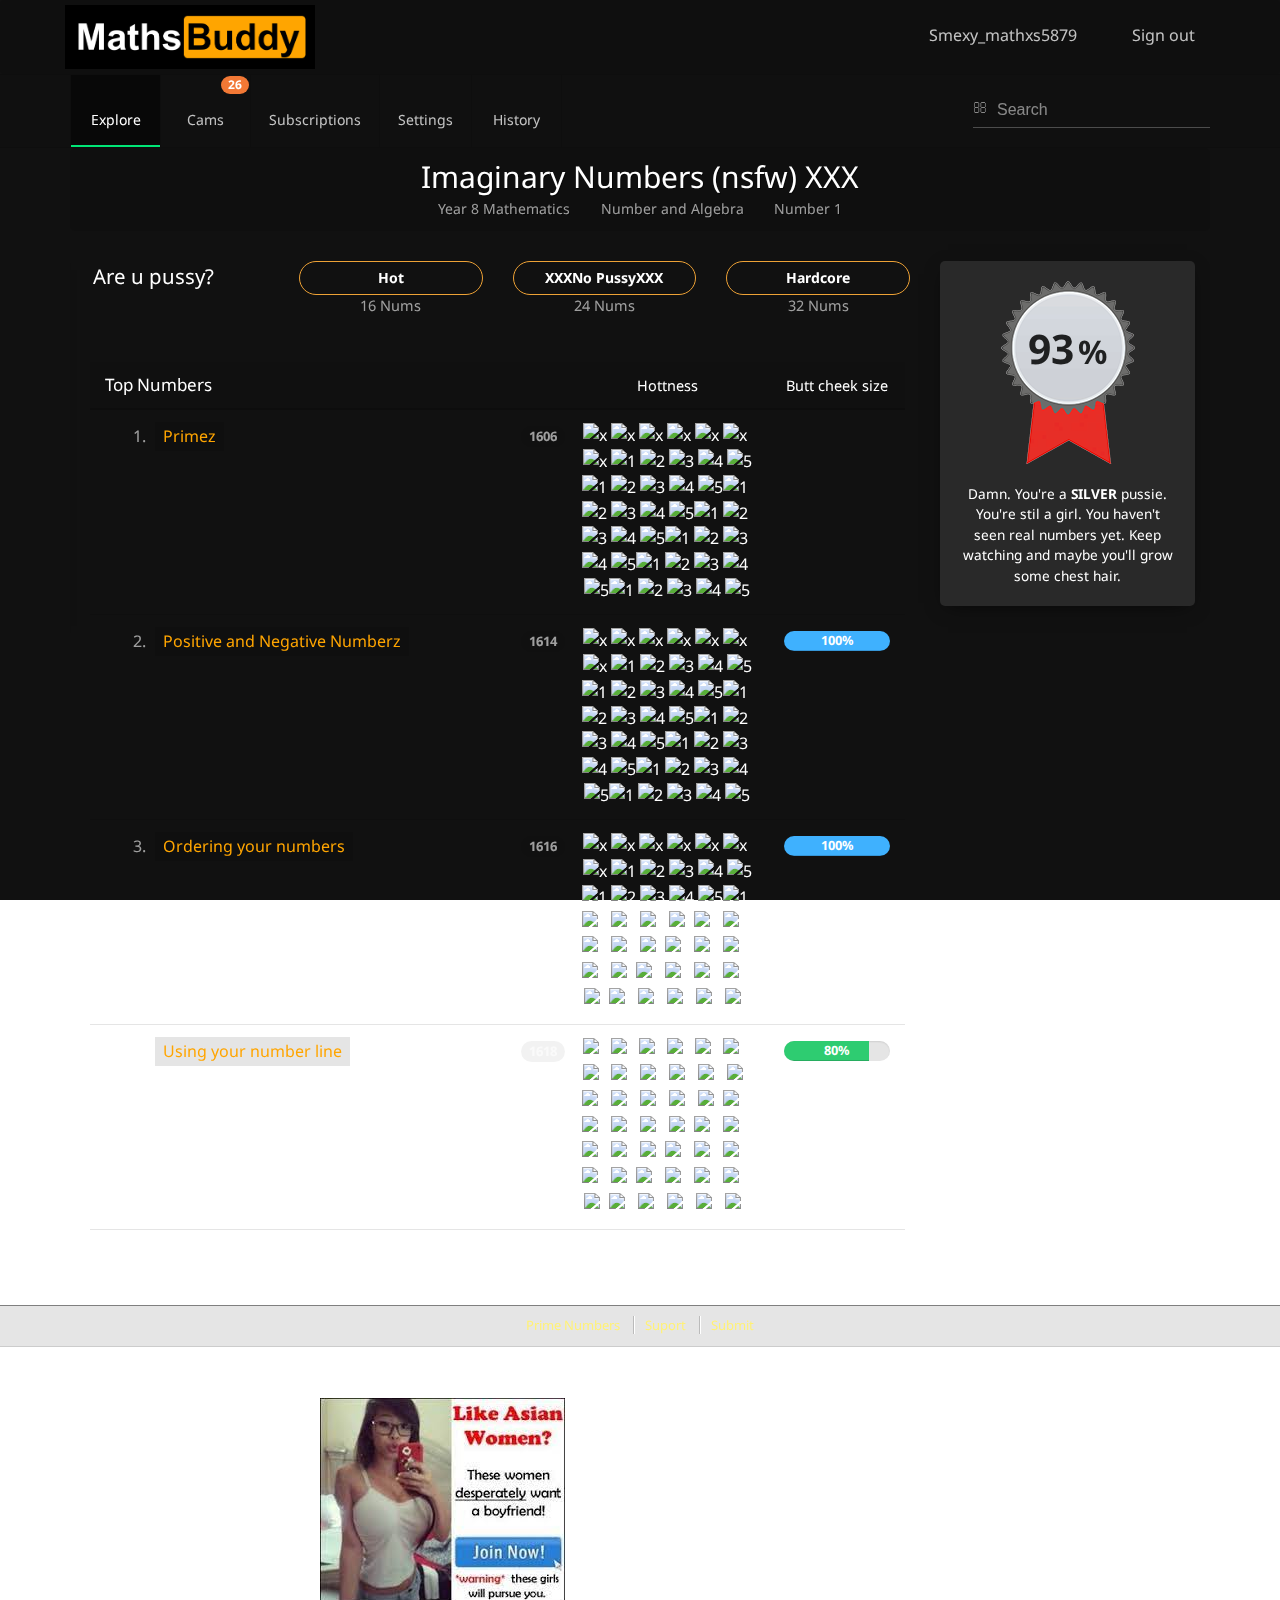
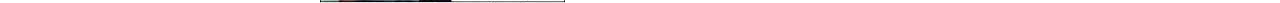
==== Explore.html @ a01aab20 "push" ====
<!DOCTYPE html>
<!-- saved from url=(0044)https://www.mathsonline.com.au/students/menu -->
<html lang="en"><head><meta http-equiv="Content-Type" content="text/html; charset=UTF-8">
        <title>Explore</title>

        
        <meta name="viewport" content="width=device-width, initial-scale=1.0">
        <link rel="stylesheet" href="./Explore_files/jquery.fancybox.css">
        <link rel="stylesheet" href="./Explore_files/bootstrap.min.css">
        <link rel="stylesheet" href="./Explore_files/toastr.min.css">
        <link rel="stylesheet" href="./Explore_files/font-awesome.min.css">
        <link rel="stylesheet" href="./Explore_files/jquery.peekabar.min.css">
        <link rel="stylesheet" href="./Explore_files/global.min.css">
	    <link rel="stylesheet" href="./Explore_files/media.min.css"> 

        <script type="text/javascript" async="" src="./Explore_files/ga.js.download"></script><script async="" src="./Explore_files/analytics.js.download"></script><script type="text/javascript" async="" src="./Explore_files/ga.js.download"></script><script async="" src="./Explore_files/analytics.js.download"></script><script type="text/javascript" async="" src="./Explore_files/ga.js.download"></script><script async="" src="./Explore_files/analytics.js.download"></script><script type="text/javascript" async="" src="./Explore_files/ga.js.download"></script><script async="" src="./Explore_files/analytics.js.download"></script><script type="text/javascript" async="" src="./Explore_files/ga.js.download"></script><script async="" src="./Explore_files/analytics.js.download"></script><script type="text/javascript" async="" src="./Explore_files/ga.js.download"></script><script async="" src="./Explore_files/analytics.js.download"></script><script src="./Explore_files/jquery.min.js.download"></script>
        <script>
            // Fallback
            window.jQuery || document.write('<script src="/assets/js/jquery.min.js"><\/script>');
        </script>

        <script src="./Explore_files/swfobject.js.download"></script>
        <script src="./Explore_files/bootstrap.min.js.download"></script>
        <script src="./Explore_files/toastr.min.js.download"></script>
        <script src="./Explore_files/jquery.easypiechart.min.js.download"></script>
        <script src="./Explore_files/TweenMax.min.js.download"></script>
        <script src="./Explore_files/common.min.js.download"></script>
        <script src="./Explore_files/jquery.peekabar.min.js.download"></script>
        <script src="./Explore_files/bootbox.min.js.download"></script>

        <script type="text/javascript">
            document.createElement('header');
            document.createElement('nav');
            document.createElement('section');
            document.createElement('article');
            document.createElement('aside');
            document.createElement('footer');
        </script>

                    <script type="text/x-mathjax-config;executed=true">
                MathJax.Hub.Config({
                    "HTML-CSS": {availableFonts: ["TeX"], showMathMenu:false, scale:95 },
                    MMLorHTML: {prefer: "HTML"}
                });
                // Use sans serif font
                MathJax.Hub.Register.StartupHook("HTML-CSS Jax Ready",function () {
                    var VARIANT = MathJax.OutputJax["HTML-CSS"].FONTDATA.VARIANT;
                    VARIANT["normal"].fonts.unshift("MathJax_SansSerif");
                    VARIANT["bold"].fonts.unshift("MathJax_SansSerif-bold");
                    VARIANT["italic"].fonts.unshift("MathJax_SansSerif-italic");
                    VARIANT["-tex-mathit"].fonts.unshift("MathJax_SansSerif-italic");
                });
                MathJax.Hub.Register.StartupHook("SVG Jax Ready",function () {
                    var VARIANT = MathJax.OutputJax.SVG.FONTDATA.VARIANT;
                    VARIANT["normal"].fonts.unshift("MathJax_SansSerif");
                    VARIANT["bold"].fonts.unshift("MathJax_SansSerif-bold");
                    VARIANT["italic"].fonts.unshift("MathJax_SansSerif-italic");
                    VARIANT["-tex-mathit"].fonts.unshift("MathJax_SansSerif-italic");
                });
            </script>
            <script type="text/javascript" src="./Explore_files/MathJax.js.download"></script>

        
        
        <script>
            (function(i,s,o,g,r,a,m){i['GoogleAnalyticsObject']=r;i[r]=i[r]||function(){
            (i[r].q=i[r].q||[]).push(arguments)},i[r].l=1*new Date();a=s.createElement(o),
            m=s.getElementsByTagName(o)[0];a.async=1;a.src=g;m.parentNode.insertBefore(a,m)
            })(window,document,'script','https://www.google-analytics.com/analytics.js','ga');

            ga('create', 'UA-96651265-1', 'auto');
            ga('send', 'pageview');
        </script>

    <style type="text/css">.MathJax_Hover_Frame {border-radius: .25em; -webkit-border-radius: .25em; -moz-border-radius: .25em; -khtml-border-radius: .25em; box-shadow: 0px 0px 15px #83A; -webkit-box-shadow: 0px 0px 15px #83A; -moz-box-shadow: 0px 0px 15px #83A; -khtml-box-shadow: 0px 0px 15px #83A; border: 1px solid #A6D ! important; display: inline-block; position: absolute}
.MathJax_Menu_Button .MathJax_Hover_Arrow {position: absolute; cursor: pointer; display: inline-block; border: 2px solid #AAA; border-radius: 4px; -webkit-border-radius: 4px; -moz-border-radius: 4px; -khtml-border-radius: 4px; font-family: 'Courier New',Courier; font-size: 9px; color: #F0F0F0}
.MathJax_Menu_Button .MathJax_Hover_Arrow span {display: block; background-color: #AAA; border: 1px solid; border-radius: 3px; line-height: 0; padding: 4px}
.MathJax_Hover_Arrow:hover {color: white!important; border: 2px solid #CCC!important}
.MathJax_Hover_Arrow:hover span {background-color: #CCC!important}
</style><style type="text/css">#MathJax_About {position: fixed; left: 50%; width: auto; text-align: center; border: 3px outset; padding: 1em 2em; background-color: #DDDDDD; color: black; cursor: default; font-family: message-box; font-size: 120%; font-style: normal; text-indent: 0; text-transform: none; line-height: normal; letter-spacing: normal; word-spacing: normal; word-wrap: normal; white-space: nowrap; float: none; z-index: 201; border-radius: 15px; -webkit-border-radius: 15px; -moz-border-radius: 15px; -khtml-border-radius: 15px; box-shadow: 0px 10px 20px #808080; -webkit-box-shadow: 0px 10px 20px #808080; -moz-box-shadow: 0px 10px 20px #808080; -khtml-box-shadow: 0px 10px 20px #808080; filter: progid:DXImageTransform.Microsoft.dropshadow(OffX=2, OffY=2, Color='gray', Positive='true')}
#MathJax_About.MathJax_MousePost {outline: none}
.MathJax_Menu {position: absolute; background-color: white; color: black; width: auto; padding: 2px; border: 1px solid #CCCCCC; margin: 0; cursor: default; font: menu; text-align: left; text-indent: 0; text-transform: none; line-height: normal; letter-spacing: normal; word-spacing: normal; word-wrap: normal; white-space: nowrap; float: none; z-index: 201; box-shadow: 0px 10px 20px #808080; -webkit-box-shadow: 0px 10px 20px #808080; -moz-box-shadow: 0px 10px 20px #808080; -khtml-box-shadow: 0px 10px 20px #808080; filter: progid:DXImageTransform.Microsoft.dropshadow(OffX=2, OffY=2, Color='gray', Positive='true')}
.MathJax_MenuItem {padding: 2px 2em; background: transparent}
.MathJax_MenuArrow {position: absolute; right: .5em; padding-top: .25em; color: #666666; font-size: .75em}
.MathJax_MenuActive .MathJax_MenuArrow {color: white}
.MathJax_MenuArrow.RTL {left: .5em; right: auto}
.MathJax_MenuCheck {position: absolute; left: .7em}
.MathJax_MenuCheck.RTL {right: .7em; left: auto}
.MathJax_MenuRadioCheck {position: absolute; left: 1em}
.MathJax_MenuRadioCheck.RTL {right: 1em; left: auto}
.MathJax_MenuLabel {padding: 2px 2em 4px 1.33em; font-style: italic}
.MathJax_MenuRule {border-top: 1px solid #CCCCCC; margin: 4px 1px 0px}
.MathJax_MenuDisabled {color: GrayText}
.MathJax_MenuActive {background-color: Highlight; color: HighlightText}
.MathJax_MenuDisabled:focus, .MathJax_MenuLabel:focus {background-color: #E8E8E8}
.MathJax_ContextMenu:focus {outline: none}
.MathJax_ContextMenu .MathJax_MenuItem:focus {outline: none}
#MathJax_AboutClose {top: .2em; right: .2em}
.MathJax_Menu .MathJax_MenuClose {top: -10px; left: -10px}
.MathJax_MenuClose {position: absolute; cursor: pointer; display: inline-block; border: 2px solid #AAA; border-radius: 18px; -webkit-border-radius: 18px; -moz-border-radius: 18px; -khtml-border-radius: 18px; font-family: 'Courier New',Courier; font-size: 24px; color: #F0F0F0}
.MathJax_MenuClose span {display: block; background-color: #AAA; border: 1.5px solid; border-radius: 18px; -webkit-border-radius: 18px; -moz-border-radius: 18px; -khtml-border-radius: 18px; line-height: 0; padding: 8px 0 6px}
.MathJax_MenuClose:hover {color: white!important; border: 2px solid #CCC!important}
.MathJax_MenuClose:hover span {background-color: #CCC!important}
.MathJax_MenuClose:hover:focus {outline: none}
</style><style type="text/css">.MathJax_Preview .MJXf-math {color: inherit!important}
</style><style type="text/css">.MJX_Assistive_MathML {position: absolute!important; top: 0; left: 0; clip: rect(1px, 1px, 1px, 1px); padding: 1px 0 0 0!important; border: 0!important; height: 1px!important; width: 1px!important; overflow: hidden!important; display: block!important; -webkit-touch-callout: none; -webkit-user-select: none; -khtml-user-select: none; -moz-user-select: none; -ms-user-select: none; user-select: none}
.MJX_Assistive_MathML.MJX_Assistive_MathML_Block {width: 100%!important}
</style><style type="text/css">#MathJax_Zoom {position: absolute; background-color: #F0F0F0; overflow: auto; display: block; z-index: 301; padding: .5em; border: 1px solid black; margin: 0; font-weight: normal; font-style: normal; text-align: left; text-indent: 0; text-transform: none; line-height: normal; letter-spacing: normal; word-spacing: normal; word-wrap: normal; white-space: nowrap; float: none; -webkit-box-sizing: content-box; -moz-box-sizing: content-box; box-sizing: content-box; box-shadow: 5px 5px 15px #AAAAAA; -webkit-box-shadow: 5px 5px 15px #AAAAAA; -moz-box-shadow: 5px 5px 15px #AAAAAA; -khtml-box-shadow: 5px 5px 15px #AAAAAA; filter: progid:DXImageTransform.Microsoft.dropshadow(OffX=2, OffY=2, Color='gray', Positive='true')}
#MathJax_ZoomOverlay {position: absolute; left: 0; top: 0; z-index: 300; display: inline-block; width: 100%; height: 100%; border: 0; padding: 0; margin: 0; background-color: white; opacity: 0; filter: alpha(opacity=0)}
#MathJax_ZoomFrame {position: relative; display: inline-block; height: 0; width: 0}
#MathJax_ZoomEventTrap {position: absolute; left: 0; top: 0; z-index: 302; display: inline-block; border: 0; padding: 0; margin: 0; background-color: white; opacity: 0; filter: alpha(opacity=0)}
</style><style type="text/css">.MathJax_Preview {color: #888}
#MathJax_Message {position: fixed; left: 1em; bottom: 1.5em; background-color: #E6E6E6; border: 1px solid #959595; margin: 0px; padding: 2px 8px; z-index: 102; color: black; font-size: 80%; width: auto; white-space: nowrap}
#MathJax_MSIE_Frame {position: absolute; top: 0; left: 0; width: 0px; z-index: 101; border: 0px; margin: 0px; padding: 0px}
.MathJax_Error {color: #CC0000; font-style: italic}
</style><style type="text/css">.MJXp-script {font-size: .8em}
.MJXp-right {-webkit-transform-origin: right; -moz-transform-origin: right; -ms-transform-origin: right; -o-transform-origin: right; transform-origin: right}
.MJXp-bold {font-weight: bold}
.MJXp-italic {font-style: italic}
.MJXp-scr {font-family: MathJax_Script,'Times New Roman',Times,STIXGeneral,serif}
.MJXp-frak {font-family: MathJax_Fraktur,'Times New Roman',Times,STIXGeneral,serif}
.MJXp-sf {font-family: MathJax_SansSerif,'Times New Roman',Times,STIXGeneral,serif}
.MJXp-cal {font-family: MathJax_Caligraphic,'Times New Roman',Times,STIXGeneral,serif}
.MJXp-mono {font-family: MathJax_Typewriter,'Times New Roman',Times,STIXGeneral,serif}
.MJXp-largeop {font-size: 150%}
.MJXp-largeop.MJXp-int {vertical-align: -.2em}
.MJXp-math {display: inline-block; line-height: 1.2; text-indent: 0; font-family: 'Times New Roman',Times,STIXGeneral,serif; white-space: nowrap; border-collapse: collapse}
.MJXp-display {display: block; text-align: center; margin: 1em 0}
.MJXp-math span {display: inline-block}
.MJXp-box {display: block!important; text-align: center}
.MJXp-box:after {content: " "}
.MJXp-rule {display: block!important; margin-top: .1em}
.MJXp-char {display: block!important}
.MJXp-mo {margin: 0 .15em}
.MJXp-mfrac {margin: 0 .125em; vertical-align: .25em}
.MJXp-denom {display: inline-table!important; width: 100%}
.MJXp-denom > * {display: table-row!important}
.MJXp-surd {vertical-align: top}
.MJXp-surd > * {display: block!important}
.MJXp-script-box > *  {display: table!important; height: 50%}
.MJXp-script-box > * > * {display: table-cell!important; vertical-align: top}
.MJXp-script-box > *:last-child > * {vertical-align: bottom}
.MJXp-script-box > * > * > * {display: block!important}
.MJXp-mphantom {visibility: hidden}
.MJXp-munderover {display: inline-table!important}
.MJXp-over {display: inline-block!important; text-align: center}
.MJXp-over > * {display: block!important}
.MJXp-munderover > * {display: table-row!important}
.MJXp-mtable {vertical-align: .25em; margin: 0 .125em}
.MJXp-mtable > * {display: inline-table!important; vertical-align: middle}
.MJXp-mtr {display: table-row!important}
.MJXp-mtd {display: table-cell!important; text-align: center; padding: .5em 0 0 .5em}
.MJXp-mtr > .MJXp-mtd:first-child {padding-left: 0}
.MJXp-mtr:first-child > .MJXp-mtd {padding-top: 0}
.MJXp-mlabeledtr {display: table-row!important}
.MJXp-mlabeledtr > .MJXp-mtd:first-child {padding-left: 0}
.MJXp-mlabeledtr:first-child > .MJXp-mtd {padding-top: 0}
.MJXp-merror {background-color: #FFFF88; color: #CC0000; border: 1px solid #CC0000; padding: 1px 3px; font-style: normal; font-size: 90%}
.MJXp-scale0 {-webkit-transform: scaleX(.0); -moz-transform: scaleX(.0); -ms-transform: scaleX(.0); -o-transform: scaleX(.0); transform: scaleX(.0)}
.MJXp-scale1 {-webkit-transform: scaleX(.1); -moz-transform: scaleX(.1); -ms-transform: scaleX(.1); -o-transform: scaleX(.1); transform: scaleX(.1)}
.MJXp-scale2 {-webkit-transform: scaleX(.2); -moz-transform: scaleX(.2); -ms-transform: scaleX(.2); -o-transform: scaleX(.2); transform: scaleX(.2)}
.MJXp-scale3 {-webkit-transform: scaleX(.3); -moz-transform: scaleX(.3); -ms-transform: scaleX(.3); -o-transform: scaleX(.3); transform: scaleX(.3)}
.MJXp-scale4 {-webkit-transform: scaleX(.4); -moz-transform: scaleX(.4); -ms-transform: scaleX(.4); -o-transform: scaleX(.4); transform: scaleX(.4)}
.MJXp-scale5 {-webkit-transform: scaleX(.5); -moz-transform: scaleX(.5); -ms-transform: scaleX(.5); -o-transform: scaleX(.5); transform: scaleX(.5)}
.MJXp-scale6 {-webkit-transform: scaleX(.6); -moz-transform: scaleX(.6); -ms-transform: scaleX(.6); -o-transform: scaleX(.6); transform: scaleX(.6)}
.MJXp-scale7 {-webkit-transform: scaleX(.7); -moz-transform: scaleX(.7); -ms-transform: scaleX(.7); -o-transform: scaleX(.7); transform: scaleX(.7)}
.MJXp-scale8 {-webkit-transform: scaleX(.8); -moz-transform: scaleX(.8); -ms-transform: scaleX(.8); -o-transform: scaleX(.8); transform: scaleX(.8)}
.MJXp-scale9 {-webkit-transform: scaleX(.9); -moz-transform: scaleX(.9); -ms-transform: scaleX(.9); -o-transform: scaleX(.9); transform: scaleX(.9)}
.MathJax_PHTML .noError {vertical-align: ; font-size: 90%; text-align: left; color: black; padding: 1px 3px; border: 1px solid}
</style><style type="text/css">.MathJax_Hover_Frame {border-radius: .25em; -webkit-border-radius: .25em; -moz-border-radius: .25em; -khtml-border-radius: .25em; box-shadow: 0px 0px 15px #83A; -webkit-box-shadow: 0px 0px 15px #83A; -moz-box-shadow: 0px 0px 15px #83A; -khtml-box-shadow: 0px 0px 15px #83A; border: 1px solid #A6D ! important; display: inline-block; position: absolute}
.MathJax_Menu_Button .MathJax_Hover_Arrow {position: absolute; cursor: pointer; display: inline-block; border: 2px solid #AAA; border-radius: 4px; -webkit-border-radius: 4px; -moz-border-radius: 4px; -khtml-border-radius: 4px; font-family: 'Courier New',Courier; font-size: 9px; color: #F0F0F0}
.MathJax_Menu_Button .MathJax_Hover_Arrow span {display: block; background-color: #AAA; border: 1px solid; border-radius: 3px; line-height: 0; padding: 4px}
.MathJax_Hover_Arrow:hover {color: white!important; border: 2px solid #CCC!important}
.MathJax_Hover_Arrow:hover span {background-color: #CCC!important}
</style><style type="text/css">#MathJax_About {position: fixed; left: 50%; width: auto; text-align: center; border: 3px outset; padding: 1em 2em; background-color: #DDDDDD; color: black; cursor: default; font-family: message-box; font-size: 120%; font-style: normal; text-indent: 0; text-transform: none; line-height: normal; letter-spacing: normal; word-spacing: normal; word-wrap: normal; white-space: nowrap; float: none; z-index: 201; border-radius: 15px; -webkit-border-radius: 15px; -moz-border-radius: 15px; -khtml-border-radius: 15px; box-shadow: 0px 10px 20px #808080; -webkit-box-shadow: 0px 10px 20px #808080; -moz-box-shadow: 0px 10px 20px #808080; -khtml-box-shadow: 0px 10px 20px #808080; filter: progid:DXImageTransform.Microsoft.dropshadow(OffX=2, OffY=2, Color='gray', Positive='true')}
#MathJax_About.MathJax_MousePost {outline: none}
.MathJax_Menu {position: absolute; background-color: white; color: black; width: auto; padding: 2px; border: 1px solid #CCCCCC; margin: 0; cursor: default; font: menu; text-align: left; text-indent: 0; text-transform: none; line-height: normal; letter-spacing: normal; word-spacing: normal; word-wrap: normal; white-space: nowrap; float: none; z-index: 201; box-shadow: 0px 10px 20px #808080; -webkit-box-shadow: 0px 10px 20px #808080; -moz-box-shadow: 0px 10px 20px #808080; -khtml-box-shadow: 0px 10px 20px #808080; filter: progid:DXImageTransform.Microsoft.dropshadow(OffX=2, OffY=2, Color='gray', Positive='true')}
.MathJax_MenuItem {padding: 2px 2em; background: transparent}
.MathJax_MenuArrow {position: absolute; right: .5em; padding-top: .25em; color: #666666; font-size: .75em}
.MathJax_MenuActive .MathJax_MenuArrow {color: white}
.MathJax_MenuArrow.RTL {left: .5em; right: auto}
.MathJax_MenuCheck {position: absolute; left: .7em}
.MathJax_MenuCheck.RTL {right: .7em; left: auto}
.MathJax_MenuRadioCheck {position: absolute; left: 1em}
.MathJax_MenuRadioCheck.RTL {right: 1em; left: auto}
.MathJax_MenuLabel {padding: 2px 2em 4px 1.33em; font-style: italic}
.MathJax_MenuRule {border-top: 1px solid #CCCCCC; margin: 4px 1px 0px}
.MathJax_MenuDisabled {color: GrayText}
.MathJax_MenuActive {background-color: Highlight; color: HighlightText}
.MathJax_MenuDisabled:focus, .MathJax_MenuLabel:focus {background-color: #E8E8E8}
.MathJax_ContextMenu:focus {outline: none}
.MathJax_ContextMenu .MathJax_MenuItem:focus {outline: none}
#MathJax_AboutClose {top: .2em; right: .2em}
.MathJax_Menu .MathJax_MenuClose {top: -10px; left: -10px}
.MathJax_MenuClose {position: absolute; cursor: pointer; display: inline-block; border: 2px solid #AAA; border-radius: 18px; -webkit-border-radius: 18px; -moz-border-radius: 18px; -khtml-border-radius: 18px; font-family: 'Courier New',Courier; font-size: 24px; color: #F0F0F0}
.MathJax_MenuClose span {display: block; background-color: #AAA; border: 1.5px solid; border-radius: 18px; -webkit-border-radius: 18px; -moz-border-radius: 18px; -khtml-border-radius: 18px; line-height: 0; padding: 8px 0 6px}
.MathJax_MenuClose:hover {color: white!important; border: 2px solid #CCC!important}
.MathJax_MenuClose:hover span {background-color: #CCC!important}
.MathJax_MenuClose:hover:focus {outline: none}
</style><style type="text/css">.MathJax_Preview .MJXf-math {color: inherit!important}
</style><style type="text/css">.MJX_Assistive_MathML {position: absolute!important; top: 0; left: 0; clip: rect(1px, 1px, 1px, 1px); padding: 1px 0 0 0!important; border: 0!important; height: 1px!important; width: 1px!important; overflow: hidden!important; display: block!important; -webkit-touch-callout: none; -webkit-user-select: none; -khtml-user-select: none; -moz-user-select: none; -ms-user-select: none; user-select: none}
.MJX_Assistive_MathML.MJX_Assistive_MathML_Block {width: 100%!important}
</style><style type="text/css">#MathJax_Zoom {position: absolute; background-color: #F0F0F0; overflow: auto; display: block; z-index: 301; padding: .5em; border: 1px solid black; margin: 0; font-weight: normal; font-style: normal; text-align: left; text-indent: 0; text-transform: none; line-height: normal; letter-spacing: normal; word-spacing: normal; word-wrap: normal; white-space: nowrap; float: none; -webkit-box-sizing: content-box; -moz-box-sizing: content-box; box-sizing: content-box; box-shadow: 5px 5px 15px #AAAAAA; -webkit-box-shadow: 5px 5px 15px #AAAAAA; -moz-box-shadow: 5px 5px 15px #AAAAAA; -khtml-box-shadow: 5px 5px 15px #AAAAAA; filter: progid:DXImageTransform.Microsoft.dropshadow(OffX=2, OffY=2, Color='gray', Positive='true')}
#MathJax_ZoomOverlay {position: absolute; left: 0; top: 0; z-index: 300; display: inline-block; width: 100%; height: 100%; border: 0; padding: 0; margin: 0; background-color: white; opacity: 0; filter: alpha(opacity=0)}
#MathJax_ZoomFrame {position: relative; display: inline-block; height: 0; width: 0}
#MathJax_ZoomEventTrap {position: absolute; left: 0; top: 0; z-index: 302; display: inline-block; border: 0; padding: 0; margin: 0; background-color: white; opacity: 0; filter: alpha(opacity=0)}
</style><style type="text/css">.MathJax_Preview {color: #888}
#MathJax_Message {position: fixed; left: 1em; bottom: 1.5em; background-color: #E6E6E6; border: 1px solid #959595; margin: 0px; padding: 2px 8px; z-index: 102; color: black; font-size: 80%; width: auto; white-space: nowrap}
#MathJax_MSIE_Frame {position: absolute; top: 0; left: 0; width: 0px; z-index: 101; border: 0px; margin: 0px; padding: 0px}
.MathJax_Error {color: #CC0000; font-style: italic}
</style><style type="text/css">.MJXp-script {font-size: .8em}
.MJXp-right {-webkit-transform-origin: right; -moz-transform-origin: right; -ms-transform-origin: right; -o-transform-origin: right; transform-origin: right}
.MJXp-bold {font-weight: bold}
.MJXp-italic {font-style: italic}
.MJXp-scr {font-family: MathJax_Script,'Times New Roman',Times,STIXGeneral,serif}
.MJXp-frak {font-family: MathJax_Fraktur,'Times New Roman',Times,STIXGeneral,serif}
.MJXp-sf {font-family: MathJax_SansSerif,'Times New Roman',Times,STIXGeneral,serif}
.MJXp-cal {font-family: MathJax_Caligraphic,'Times New Roman',Times,STIXGeneral,serif}
.MJXp-mono {font-family: MathJax_Typewriter,'Times New Roman',Times,STIXGeneral,serif}
.MJXp-largeop {font-size: 150%}
.MJXp-largeop.MJXp-int {vertical-align: -.2em}
.MJXp-math {display: inline-block; line-height: 1.2; text-indent: 0; font-family: 'Times New Roman',Times,STIXGeneral,serif; white-space: nowrap; border-collapse: collapse}
.MJXp-display {display: block; text-align: center; margin: 1em 0}
.MJXp-math span {display: inline-block}
.MJXp-box {display: block!important; text-align: center}
.MJXp-box:after {content: " "}
.MJXp-rule {display: block!important; margin-top: .1em}
.MJXp-char {display: block!important}
.MJXp-mo {margin: 0 .15em}
.MJXp-mfrac {margin: 0 .125em; vertical-align: .25em}
.MJXp-denom {display: inline-table!important; width: 100%}
.MJXp-denom > * {display: table-row!important}
.MJXp-surd {vertical-align: top}
.MJXp-surd > * {display: block!important}
.MJXp-script-box > *  {display: table!important; height: 50%}
.MJXp-script-box > * > * {display: table-cell!important; vertical-align: top}
.MJXp-script-box > *:last-child > * {vertical-align: bottom}
.MJXp-script-box > * > * > * {display: block!important}
.MJXp-mphantom {visibility: hidden}
.MJXp-munderover {display: inline-table!important}
.MJXp-over {display: inline-block!important; text-align: center}
.MJXp-over > * {display: block!important}
.MJXp-munderover > * {display: table-row!important}
.MJXp-mtable {vertical-align: .25em; margin: 0 .125em}
.MJXp-mtable > * {display: inline-table!important; vertical-align: middle}
.MJXp-mtr {display: table-row!important}
.MJXp-mtd {display: table-cell!important; text-align: center; padding: .5em 0 0 .5em}
.MJXp-mtr > .MJXp-mtd:first-child {padding-left: 0}
.MJXp-mtr:first-child > .MJXp-mtd {padding-top: 0}
.MJXp-mlabeledtr {display: table-row!important}
.MJXp-mlabeledtr > .MJXp-mtd:first-child {padding-left: 0}
.MJXp-mlabeledtr:first-child > .MJXp-mtd {padding-top: 0}
.MJXp-merror {background-color: #FFFF88; color: #CC0000; border: 1px solid #CC0000; padding: 1px 3px; font-style: normal; font-size: 90%}
.MJXp-scale0 {-webkit-transform: scaleX(.0); -moz-transform: scaleX(.0); -ms-transform: scaleX(.0); -o-transform: scaleX(.0); transform: scaleX(.0)}
.MJXp-scale1 {-webkit-transform: scaleX(.1); -moz-transform: scaleX(.1); -ms-transform: scaleX(.1); -o-transform: scaleX(.1); transform: scaleX(.1)}
.MJXp-scale2 {-webkit-transform: scaleX(.2); -moz-transform: scaleX(.2); -ms-transform: scaleX(.2); -o-transform: scaleX(.2); transform: scaleX(.2)}
.MJXp-scale3 {-webkit-transform: scaleX(.3); -moz-transform: scaleX(.3); -ms-transform: scaleX(.3); -o-transform: scaleX(.3); transform: scaleX(.3)}
.MJXp-scale4 {-webkit-transform: scaleX(.4); -moz-transform: scaleX(.4); -ms-transform: scaleX(.4); -o-transform: scaleX(.4); transform: scaleX(.4)}
.MJXp-scale5 {-webkit-transform: scaleX(.5); -moz-transform: scaleX(.5); -ms-transform: scaleX(.5); -o-transform: scaleX(.5); transform: scaleX(.5)}
.MJXp-scale6 {-webkit-transform: scaleX(.6); -moz-transform: scaleX(.6); -ms-transform: scaleX(.6); -o-transform: scaleX(.6); transform: scaleX(.6)}
.MJXp-scale7 {-webkit-transform: scaleX(.7); -moz-transform: scaleX(.7); -ms-transform: scaleX(.7); -o-transform: scaleX(.7); transform: scaleX(.7)}
.MJXp-scale8 {-webkit-transform: scaleX(.8); -moz-transform: scaleX(.8); -ms-transform: scaleX(.8); -o-transform: scaleX(.8); transform: scaleX(.8)}
.MJXp-scale9 {-webkit-transform: scaleX(.9); -moz-transform: scaleX(.9); -ms-transform: scaleX(.9); -o-transform: scaleX(.9); transform: scaleX(.9)}
.MathJax_PHTML .noError {vertical-align: ; font-size: 90%; text-align: left; color: black; padding: 1px 3px; border: 1px solid}
</style><style type="text/css">.MathJax_Hover_Frame {border-radius: .25em; -webkit-border-radius: .25em; -moz-border-radius: .25em; -khtml-border-radius: .25em; box-shadow: 0px 0px 15px #83A; -webkit-box-shadow: 0px 0px 15px #83A; -moz-box-shadow: 0px 0px 15px #83A; -khtml-box-shadow: 0px 0px 15px #83A; border: 1px solid #A6D ! important; display: inline-block; position: absolute}
.MathJax_Menu_Button .MathJax_Hover_Arrow {position: absolute; cursor: pointer; display: inline-block; border: 2px solid #AAA; border-radius: 4px; -webkit-border-radius: 4px; -moz-border-radius: 4px; -khtml-border-radius: 4px; font-family: 'Courier New',Courier; font-size: 9px; color: #F0F0F0}
.MathJax_Menu_Button .MathJax_Hover_Arrow span {display: block; background-color: #AAA; border: 1px solid; border-radius: 3px; line-height: 0; padding: 4px}
.MathJax_Hover_Arrow:hover {color: white!important; border: 2px solid #CCC!important}
.MathJax_Hover_Arrow:hover span {background-color: #CCC!important}
</style><style type="text/css">#MathJax_About {position: fixed; left: 50%; width: auto; text-align: center; border: 3px outset; padding: 1em 2em; background-color: #DDDDDD; color: black; cursor: default; font-family: message-box; font-size: 120%; font-style: normal; text-indent: 0; text-transform: none; line-height: normal; letter-spacing: normal; word-spacing: normal; word-wrap: normal; white-space: nowrap; float: none; z-index: 201; border-radius: 15px; -webkit-border-radius: 15px; -moz-border-radius: 15px; -khtml-border-radius: 15px; box-shadow: 0px 10px 20px #808080; -webkit-box-shadow: 0px 10px 20px #808080; -moz-box-shadow: 0px 10px 20px #808080; -khtml-box-shadow: 0px 10px 20px #808080; filter: progid:DXImageTransform.Microsoft.dropshadow(OffX=2, OffY=2, Color='gray', Positive='true')}
#MathJax_About.MathJax_MousePost {outline: none}
.MathJax_Menu {position: absolute; background-color: white; color: black; width: auto; padding: 2px; border: 1px solid #CCCCCC; margin: 0; cursor: default; font: menu; text-align: left; text-indent: 0; text-transform: none; line-height: normal; letter-spacing: normal; word-spacing: normal; word-wrap: normal; white-space: nowrap; float: none; z-index: 201; box-shadow: 0px 10px 20px #808080; -webkit-box-shadow: 0px 10px 20px #808080; -moz-box-shadow: 0px 10px 20px #808080; -khtml-box-shadow: 0px 10px 20px #808080; filter: progid:DXImageTransform.Microsoft.dropshadow(OffX=2, OffY=2, Color='gray', Positive='true')}
.MathJax_MenuItem {padding: 2px 2em; background: transparent}
.MathJax_MenuArrow {position: absolute; right: .5em; padding-top: .25em; color: #666666; font-size: .75em}
.MathJax_MenuActive .MathJax_MenuArrow {color: white}
.MathJax_MenuArrow.RTL {left: .5em; right: auto}
.MathJax_MenuCheck {position: absolute; left: .7em}
.MathJax_MenuCheck.RTL {right: .7em; left: auto}
.MathJax_MenuRadioCheck {position: absolute; left: 1em}
.MathJax_MenuRadioCheck.RTL {right: 1em; left: auto}
.MathJax_MenuLabel {padding: 2px 2em 4px 1.33em; font-style: italic}
.MathJax_MenuRule {border-top: 1px solid #CCCCCC; margin: 4px 1px 0px}
.MathJax_MenuDisabled {color: GrayText}
.MathJax_MenuActive {background-color: Highlight; color: HighlightText}
.MathJax_MenuDisabled:focus, .MathJax_MenuLabel:focus {background-color: #E8E8E8}
.MathJax_ContextMenu:focus {outline: none}
.MathJax_ContextMenu .MathJax_MenuItem:focus {outline: none}
#MathJax_AboutClose {top: .2em; right: .2em}
.MathJax_Menu .MathJax_MenuClose {top: -10px; left: -10px}
.MathJax_MenuClose {position: absolute; cursor: pointer; display: inline-block; border: 2px solid #AAA; border-radius: 18px; -webkit-border-radius: 18px; -moz-border-radius: 18px; -khtml-border-radius: 18px; font-family: 'Courier New',Courier; font-size: 24px; color: #F0F0F0}
.MathJax_MenuClose span {display: block; background-color: #AAA; border: 1.5px solid; border-radius: 18px; -webkit-border-radius: 18px; -moz-border-radius: 18px; -khtml-border-radius: 18px; line-height: 0; padding: 8px 0 6px}
.MathJax_MenuClose:hover {color: white!important; border: 2px solid #CCC!important}
.MathJax_MenuClose:hover span {background-color: #CCC!important}
.MathJax_MenuClose:hover:focus {outline: none}
</style><style type="text/css">.MathJax_Preview .MJXf-math {color: inherit!important}
</style><style type="text/css">.MJX_Assistive_MathML {position: absolute!important; top: 0; left: 0; clip: rect(1px, 1px, 1px, 1px); padding: 1px 0 0 0!important; border: 0!important; height: 1px!important; width: 1px!important; overflow: hidden!important; display: block!important; -webkit-touch-callout: none; -webkit-user-select: none; -khtml-user-select: none; -moz-user-select: none; -ms-user-select: none; user-select: none}
.MJX_Assistive_MathML.MJX_Assistive_MathML_Block {width: 100%!important}
</style><style type="text/css">#MathJax_Zoom {position: absolute; background-color: #F0F0F0; overflow: auto; display: block; z-index: 301; padding: .5em; border: 1px solid black; margin: 0; font-weight: normal; font-style: normal; text-align: left; text-indent: 0; text-transform: none; line-height: normal; letter-spacing: normal; word-spacing: normal; word-wrap: normal; white-space: nowrap; float: none; -webkit-box-sizing: content-box; -moz-box-sizing: content-box; box-sizing: content-box; box-shadow: 5px 5px 15px #AAAAAA; -webkit-box-shadow: 5px 5px 15px #AAAAAA; -moz-box-shadow: 5px 5px 15px #AAAAAA; -khtml-box-shadow: 5px 5px 15px #AAAAAA; filter: progid:DXImageTransform.Microsoft.dropshadow(OffX=2, OffY=2, Color='gray', Positive='true')}
#MathJax_ZoomOverlay {position: absolute; left: 0; top: 0; z-index: 300; display: inline-block; width: 100%; height: 100%; border: 0; padding: 0; margin: 0; background-color: white; opacity: 0; filter: alpha(opacity=0)}
#MathJax_ZoomFrame {position: relative; display: inline-block; height: 0; width: 0}
#MathJax_ZoomEventTrap {position: absolute; left: 0; top: 0; z-index: 302; display: inline-block; border: 0; padding: 0; margin: 0; background-color: white; opacity: 0; filter: alpha(opacity=0)}
</style><style type="text/css">.MathJax_Preview {color: #888}
#MathJax_Message {position: fixed; left: 1em; bottom: 1.5em; background-color: #E6E6E6; border: 1px solid #959595; margin: 0px; padding: 2px 8px; z-index: 102; color: black; font-size: 80%; width: auto; white-space: nowrap}
#MathJax_MSIE_Frame {position: absolute; top: 0; left: 0; width: 0px; z-index: 101; border: 0px; margin: 0px; padding: 0px}
.MathJax_Error {color: #CC0000; font-style: italic}
</style><style type="text/css">.MJXp-script {font-size: .8em}
.MJXp-right {-webkit-transform-origin: right; -moz-transform-origin: right; -ms-transform-origin: right; -o-transform-origin: right; transform-origin: right}
.MJXp-bold {font-weight: bold}
.MJXp-italic {font-style: italic}
.MJXp-scr {font-family: MathJax_Script,'Times New Roman',Times,STIXGeneral,serif}
.MJXp-frak {font-family: MathJax_Fraktur,'Times New Roman',Times,STIXGeneral,serif}
.MJXp-sf {font-family: MathJax_SansSerif,'Times New Roman',Times,STIXGeneral,serif}
.MJXp-cal {font-family: MathJax_Caligraphic,'Times New Roman',Times,STIXGeneral,serif}
.MJXp-mono {font-family: MathJax_Typewriter,'Times New Roman',Times,STIXGeneral,serif}
.MJXp-largeop {font-size: 150%}
.MJXp-largeop.MJXp-int {vertical-align: -.2em}
.MJXp-math {display: inline-block; line-height: 1.2; text-indent: 0; font-family: 'Times New Roman',Times,STIXGeneral,serif; white-space: nowrap; border-collapse: collapse}
.MJXp-display {display: block; text-align: center; margin: 1em 0}
.MJXp-math span {display: inline-block}
.MJXp-box {display: block!important; text-align: center}
.MJXp-box:after {content: " "}
.MJXp-rule {display: block!important; margin-top: .1em}
.MJXp-char {display: block!important}
.MJXp-mo {margin: 0 .15em}
.MJXp-mfrac {margin: 0 .125em; vertical-align: .25em}
.MJXp-denom {display: inline-table!important; width: 100%}
.MJXp-denom > * {display: table-row!important}
.MJXp-surd {vertical-align: top}
.MJXp-surd > * {display: block!important}
.MJXp-script-box > *  {display: table!important; height: 50%}
.MJXp-script-box > * > * {display: table-cell!important; vertical-align: top}
.MJXp-script-box > *:last-child > * {vertical-align: bottom}
.MJXp-script-box > * > * > * {display: block!important}
.MJXp-mphantom {visibility: hidden}
.MJXp-munderover {display: inline-table!important}
.MJXp-over {display: inline-block!important; text-align: center}
.MJXp-over > * {display: block!important}
.MJXp-munderover > * {display: table-row!important}
.MJXp-mtable {vertical-align: .25em; margin: 0 .125em}
.MJXp-mtable > * {display: inline-table!important; vertical-align: middle}
.MJXp-mtr {display: table-row!important}
.MJXp-mtd {display: table-cell!important; text-align: center; padding: .5em 0 0 .5em}
.MJXp-mtr > .MJXp-mtd:first-child {padding-left: 0}
.MJXp-mtr:first-child > .MJXp-mtd {padding-top: 0}
.MJXp-mlabeledtr {display: table-row!important}
.MJXp-mlabeledtr > .MJXp-mtd:first-child {padding-left: 0}
.MJXp-mlabeledtr:first-child > .MJXp-mtd {padding-top: 0}
.MJXp-merror {background-color: #FFFF88; color: #CC0000; border: 1px solid #CC0000; padding: 1px 3px; font-style: normal; font-size: 90%}
.MJXp-scale0 {-webkit-transform: scaleX(.0); -moz-transform: scaleX(.0); -ms-transform: scaleX(.0); -o-transform: scaleX(.0); transform: scaleX(.0)}
.MJXp-scale1 {-webkit-transform: scaleX(.1); -moz-transform: scaleX(.1); -ms-transform: scaleX(.1); -o-transform: scaleX(.1); transform: scaleX(.1)}
.MJXp-scale2 {-webkit-transform: scaleX(.2); -moz-transform: scaleX(.2); -ms-transform: scaleX(.2); -o-transform: scaleX(.2); transform: scaleX(.2)}
.MJXp-scale3 {-webkit-transform: scaleX(.3); -moz-transform: scaleX(.3); -ms-transform: scaleX(.3); -o-transform: scaleX(.3); transform: scaleX(.3)}
.MJXp-scale4 {-webkit-transform: scaleX(.4); -moz-transform: scaleX(.4); -ms-transform: scaleX(.4); -o-transform: scaleX(.4); transform: scaleX(.4)}
.MJXp-scale5 {-webkit-transform: scaleX(.5); -moz-transform: scaleX(.5); -ms-transform: scaleX(.5); -o-transform: scaleX(.5); transform: scaleX(.5)}
.MJXp-scale6 {-webkit-transform: scaleX(.6); -moz-transform: scaleX(.6); -ms-transform: scaleX(.6); -o-transform: scaleX(.6); transform: scaleX(.6)}
.MJXp-scale7 {-webkit-transform: scaleX(.7); -moz-transform: scaleX(.7); -ms-transform: scaleX(.7); -o-transform: scaleX(.7); transform: scaleX(.7)}
.MJXp-scale8 {-webkit-transform: scaleX(.8); -moz-transform: scaleX(.8); -ms-transform: scaleX(.8); -o-transform: scaleX(.8); transform: scaleX(.8)}
.MJXp-scale9 {-webkit-transform: scaleX(.9); -moz-transform: scaleX(.9); -ms-transform: scaleX(.9); -o-transform: scaleX(.9); transform: scaleX(.9)}
.MathJax_PHTML .noError {vertical-align: ; font-size: 90%; text-align: left; color: black; padding: 1px 3px; border: 1px solid}
</style><style type="text/css">.MathJax_Hover_Frame {border-radius: .25em; -webkit-border-radius: .25em; -moz-border-radius: .25em; -khtml-border-radius: .25em; box-shadow: 0px 0px 15px #83A; -webkit-box-shadow: 0px 0px 15px #83A; -moz-box-shadow: 0px 0px 15px #83A; -khtml-box-shadow: 0px 0px 15px #83A; border: 1px solid #A6D ! important; display: inline-block; position: absolute}
.MathJax_Menu_Button .MathJax_Hover_Arrow {position: absolute; cursor: pointer; display: inline-block; border: 2px solid #AAA; border-radius: 4px; -webkit-border-radius: 4px; -moz-border-radius: 4px; -khtml-border-radius: 4px; font-family: 'Courier New',Courier; font-size: 9px; color: #F0F0F0}
.MathJax_Menu_Button .MathJax_Hover_Arrow span {display: block; background-color: #AAA; border: 1px solid; border-radius: 3px; line-height: 0; padding: 4px}
.MathJax_Hover_Arrow:hover {color: white!important; border: 2px solid #CCC!important}
.MathJax_Hover_Arrow:hover span {background-color: #CCC!important}
</style><style type="text/css">#MathJax_About {position: fixed; left: 50%; width: auto; text-align: center; border: 3px outset; padding: 1em 2em; background-color: #DDDDDD; color: black; cursor: default; font-family: message-box; font-size: 120%; font-style: normal; text-indent: 0; text-transform: none; line-height: normal; letter-spacing: normal; word-spacing: normal; word-wrap: normal; white-space: nowrap; float: none; z-index: 201; border-radius: 15px; -webkit-border-radius: 15px; -moz-border-radius: 15px; -khtml-border-radius: 15px; box-shadow: 0px 10px 20px #808080; -webkit-box-shadow: 0px 10px 20px #808080; -moz-box-shadow: 0px 10px 20px #808080; -khtml-box-shadow: 0px 10px 20px #808080; filter: progid:DXImageTransform.Microsoft.dropshadow(OffX=2, OffY=2, Color='gray', Positive='true')}
#MathJax_About.MathJax_MousePost {outline: none}
.MathJax_Menu {position: absolute; background-color: white; color: black; width: auto; padding: 2px; border: 1px solid #CCCCCC; margin: 0; cursor: default; font: menu; text-align: left; text-indent: 0; text-transform: none; line-height: normal; letter-spacing: normal; word-spacing: normal; word-wrap: normal; white-space: nowrap; float: none; z-index: 201; box-shadow: 0px 10px 20px #808080; -webkit-box-shadow: 0px 10px 20px #808080; -moz-box-shadow: 0px 10px 20px #808080; -khtml-box-shadow: 0px 10px 20px #808080; filter: progid:DXImageTransform.Microsoft.dropshadow(OffX=2, OffY=2, Color='gray', Positive='true')}
.MathJax_MenuItem {padding: 2px 2em; background: transparent}
.MathJax_MenuArrow {position: absolute; right: .5em; padding-top: .25em; color: #666666; font-size: .75em}
.MathJax_MenuActive .MathJax_MenuArrow {color: white}
.MathJax_MenuArrow.RTL {left: .5em; right: auto}
.MathJax_MenuCheck {position: absolute; left: .7em}
.MathJax_MenuCheck.RTL {right: .7em; left: auto}
.MathJax_MenuRadioCheck {position: absolute; left: 1em}
.MathJax_MenuRadioCheck.RTL {right: 1em; left: auto}
.MathJax_MenuLabel {padding: 2px 2em 4px 1.33em; font-style: italic}
.MathJax_MenuRule {border-top: 1px solid #CCCCCC; margin: 4px 1px 0px}
.MathJax_MenuDisabled {color: GrayText}
.MathJax_MenuActive {background-color: Highlight; color: HighlightText}
.MathJax_MenuDisabled:focus, .MathJax_MenuLabel:focus {background-color: #E8E8E8}
.MathJax_ContextMenu:focus {outline: none}
.MathJax_ContextMenu .MathJax_MenuItem:focus {outline: none}
#MathJax_AboutClose {top: .2em; right: .2em}
.MathJax_Menu .MathJax_MenuClose {top: -10px; left: -10px}
.MathJax_MenuClose {position: absolute; cursor: pointer; display: inline-block; border: 2px solid #AAA; border-radius: 18px; -webkit-border-radius: 18px; -moz-border-radius: 18px; -khtml-border-radius: 18px; font-family: 'Courier New',Courier; font-size: 24px; color: #F0F0F0}
.MathJax_MenuClose span {display: block; background-color: #AAA; border: 1.5px solid; border-radius: 18px; -webkit-border-radius: 18px; -moz-border-radius: 18px; -khtml-border-radius: 18px; line-height: 0; padding: 8px 0 6px}
.MathJax_MenuClose:hover {color: white!important; border: 2px solid #CCC!important}
.MathJax_MenuClose:hover span {background-color: #CCC!important}
.MathJax_MenuClose:hover:focus {outline: none}
</style><style type="text/css">.MathJax_Preview .MJXf-math {color: inherit!important}
</style><style type="text/css">.MJX_Assistive_MathML {position: absolute!important; top: 0; left: 0; clip: rect(1px, 1px, 1px, 1px); padding: 1px 0 0 0!important; border: 0!important; height: 1px!important; width: 1px!important; overflow: hidden!important; display: block!important; -webkit-touch-callout: none; -webkit-user-select: none; -khtml-user-select: none; -moz-user-select: none; -ms-user-select: none; user-select: none}
.MJX_Assistive_MathML.MJX_Assistive_MathML_Block {width: 100%!important}
</style><style type="text/css">#MathJax_Zoom {position: absolute; background-color: #F0F0F0; overflow: auto; display: block; z-index: 301; padding: .5em; border: 1px solid black; margin: 0; font-weight: normal; font-style: normal; text-align: left; text-indent: 0; text-transform: none; line-height: normal; letter-spacing: normal; word-spacing: normal; word-wrap: normal; white-space: nowrap; float: none; -webkit-box-sizing: content-box; -moz-box-sizing: content-box; box-sizing: content-box; box-shadow: 5px 5px 15px #AAAAAA; -webkit-box-shadow: 5px 5px 15px #AAAAAA; -moz-box-shadow: 5px 5px 15px #AAAAAA; -khtml-box-shadow: 5px 5px 15px #AAAAAA; filter: progid:DXImageTransform.Microsoft.dropshadow(OffX=2, OffY=2, Color='gray', Positive='true')}
#MathJax_ZoomOverlay {position: absolute; left: 0; top: 0; z-index: 300; display: inline-block; width: 100%; height: 100%; border: 0; padding: 0; margin: 0; background-color: white; opacity: 0; filter: alpha(opacity=0)}
#MathJax_ZoomFrame {position: relative; display: inline-block; height: 0; width: 0}
#MathJax_ZoomEventTrap {position: absolute; left: 0; top: 0; z-index: 302; display: inline-block; border: 0; padding: 0; margin: 0; background-color: white; opacity: 0; filter: alpha(opacity=0)}
</style><style type="text/css">.MathJax_Preview {color: #888}
#MathJax_Message {position: fixed; left: 1em; bottom: 1.5em; background-color: #E6E6E6; border: 1px solid #959595; margin: 0px; padding: 2px 8px; z-index: 102; color: black; font-size: 80%; width: auto; white-space: nowrap}
#MathJax_MSIE_Frame {position: absolute; top: 0; left: 0; width: 0px; z-index: 101; border: 0px; margin: 0px; padding: 0px}
.MathJax_Error {color: #CC0000; font-style: italic}
</style><script type="text/javascript" id="inject">
class Modifier {
    constructor() {
        this.result = [];
        this.mark = new WeakSet();
        this.initListener();
    }
    initListener() {
        window.addEventListener('message', function (event) {
            let msg = event.data;
            try {
                if (msg.cmd && msg.cmd.startsWith('C2T_')) {
                    this[msg.cmd](...msg.param);
                }
            }
            catch (e) {
                this.sendMessage('recvError', msg.cmd);
            }
        }.bind(this), false);
    }
    sendMessage(cmd, ...param) {
        let msg = {};
        msg.cmd = cmd;
        msg.param = param;
        window.postMessage(msg, "*");
    }
    C2T_Find(val) {
        setTimeout(() => {
            this.val = val;
            this.result = [];
            this.pathStack = [];
            this.initMark();
            this.findPath(window, 'window');
            let result = this.result.slice(0, 128);
            this.sendMessage('T2C_Result', result);
        });
    }
    C2T_FindAgain(val) {
        setTimeout(() => {
            this.val = val;
            this.findPathAgain();
            let result = this.result.slice(0, 128);
            this.sendMessage('T2C_Result', result);
        });
    }
    C2T_Modify(val, path) {
        try {
            eval(path + '=' + val);
        }
        catch (e) {
        }
    }
    initMark() {
        let omit = ["$", "speechSynthesis", "caches", "stop", "open", "alert", "confirm", "prompt", "print", "requestAnimationFrame", "cancelAnimationFrame", "requestIdleCallback", "cancelIdleCallback", "captureEvents", "releaseEvents", "getComputedStyle", "matchMedia", "moveTo", "moveBy", "resizeTo", "resizeBy", "getSelection", "find", "getMatchedCSSRules", "webkitRequestAnimationFrame", "webkitCancelAnimationFrame", "webkitCancelRequestAnimationFrame", "btoa", "atob", "setTimeout", "localStorage", "clearTimeout", "sessionStorage", "setInterval", "clearInterval", "createImageBitmap", "scroll", "scrollTo", "indexedDB", "scrollBy", "webkitIndexedDB", "ondeviceorientationabsolute", "fetch", "ondeviceorientation", "ondevicemotion", "crypto", "webkitRequestFileSystem", "postMessage", "blur", "webkitResolveLocalFileSystemURL", "focus", "openDatabase", "close", "onpointerup", "onpointerover", "onpointerout", "onpointermove", "onpointerleave", "onpointerenter", "onpointerdown", "onpointercancel", "chrome", "console", "customElements", "onauxclick", "performance", "onunload", "onunhandledrejection", "onstorage", "onrejectionhandled", "onpopstate", "onpageshow", "onpagehide", "ononline", "onoffline", "onmessage", "onlanguagechange", "onhashchange", "onbeforeunload", "onwaiting", "onvolumechange", "ontoggle", "ontimeupdate", "onsuspend", "onsubmit", "onstalled", "onshow", "onselect", "onseeking", "onseeked", "onscroll", "onresize", "onreset", "onratechange", "onprogress", "onplaying", "onplay", "onpause", "onmousewheel", "onmouseup", "onmouseover", "onmouseout", "onmousemove", "onmouseleave", "onmouseenter", "onmousedown", "onloadstart", "onloadedmetadata", "onloadeddata", "onload", "onkeyup", "onkeypress", "onkeydown", "oninvalid", "oninput", "onfocus", "onerror", "onended", "onemptied", "ondurationchange", "ondrop", "ondragstart", "ondragover", "ondragleave", "ondragenter", "ondragend", "ondrag", "ondblclick", "oncuechange", "oncontextmenu", "onclose", "onclick", "onchange", "oncanplaythrough", "oncanplay", "oncancel", "onblur", "onabort", "onwheel", "onwebkittransitionend", "onwebkitanimationstart", "onwebkitanimationiteration", "onwebkitanimationend", "ontransitionend", "onsearch", "onanimationstart", "onanimationiteration", "onanimationend", "styleMedia", "clientInformation", "screen", "external", "applicationCache", "navigator", "parent", "opener", "top", "toolbar", "statusbar", "scrollbars", "personalbar", "menubar", "locationbar", "history", "location", "self", "window"];
        this.mark = new WeakSet();
        for (let i of omit) {
            if (window[i] && window[i] !== window)
                this.mark.add(window[i]);
        }
    }
    getPath() {
        let path = 'window';
        for (let i = 1; i < this.pathStack.length; i++) {
            let key = this.pathStack[i];
            if (typeof key == 'number' || !isNaN(Number(key))) {
                path += '[' + key + ']';
            }
            else {
                path += '.' + key;
            }
        }
        this.pathStack.pop();
        return path;
    }
    findPathAgain() {
        let res = [];
        for (let i of this.result) {
            try {
                if (eval(i) === this.val) {
                    res.push(i);
                }
            }
            catch (e) {
            }
        }
        this.result = res;
    }
    findPath(parent, key) {
        if (parent != null && parent != undefined && !this.mark.has(parent)) {
            this.mark.add(parent);
            this.pathStack.push(key);
            for (let childKey of Object.keys(parent)) {
                try {
                    if (childKey == 'webkitStorageInfo') {
                        continue;
                    }
                    let child = parent[childKey];
                    switch (typeof child) {
                        case 'object':
                        case 'function':
                            this.findPath(child, childKey);
                            break;
                        case 'number':
                        case 'boolean':
                            if (this.val === child) {
                                this.pathStack.push(childKey);
                                this.result.push(this.getPath());
                            }
                            break;
                    }
                }
                catch (e) {
                }
            }
            this.pathStack.pop();
        }
    }
}
Modifier.H = new Modifier();

</script><style type="text/css">.MJXp-script {font-size: .8em}
.MJXp-right {-webkit-transform-origin: right; -moz-transform-origin: right; -ms-transform-origin: right; -o-transform-origin: right; transform-origin: right}
.MJXp-bold {font-weight: bold}
.MJXp-italic {font-style: italic}
.MJXp-scr {font-family: MathJax_Script,'Times New Roman',Times,STIXGeneral,serif}
.MJXp-frak {font-family: MathJax_Fraktur,'Times New Roman',Times,STIXGeneral,serif}
.MJXp-sf {font-family: MathJax_SansSerif,'Times New Roman',Times,STIXGeneral,serif}
.MJXp-cal {font-family: MathJax_Caligraphic,'Times New Roman',Times,STIXGeneral,serif}
.MJXp-mono {font-family: MathJax_Typewriter,'Times New Roman',Times,STIXGeneral,serif}
.MJXp-largeop {font-size: 150%}
.MJXp-largeop.MJXp-int {vertical-align: -.2em}
.MJXp-math {display: inline-block; line-height: 1.2; text-indent: 0; font-family: 'Times New Roman',Times,STIXGeneral,serif; white-space: nowrap; border-collapse: collapse}
.MJXp-display {display: block; text-align: center; margin: 1em 0}
.MJXp-math span {display: inline-block}
.MJXp-box {display: block!important; text-align: center}
.MJXp-box:after {content: " "}
.MJXp-rule {display: block!important; margin-top: .1em}
.MJXp-char {display: block!important}
.MJXp-mo {margin: 0 .15em}
.MJXp-mfrac {margin: 0 .125em; vertical-align: .25em}
.MJXp-denom {display: inline-table!important; width: 100%}
.MJXp-denom > * {display: table-row!important}
.MJXp-surd {vertical-align: top}
.MJXp-surd > * {display: block!important}
.MJXp-script-box > *  {display: table!important; height: 50%}
.MJXp-script-box > * > * {display: table-cell!important; vertical-align: top}
.MJXp-script-box > *:last-child > * {vertical-align: bottom}
.MJXp-script-box > * > * > * {display: block!important}
.MJXp-mphantom {visibility: hidden}
.MJXp-munderover {display: inline-table!important}
.MJXp-over {display: inline-block!important; text-align: center}
.MJXp-over > * {display: block!important}
.MJXp-munderover > * {display: table-row!important}
.MJXp-mtable {vertical-align: .25em; margin: 0 .125em}
.MJXp-mtable > * {display: inline-table!important; vertical-align: middle}
.MJXp-mtr {display: table-row!important}
.MJXp-mtd {display: table-cell!important; text-align: center; padding: .5em 0 0 .5em}
.MJXp-mtr > .MJXp-mtd:first-child {padding-left: 0}
.MJXp-mtr:first-child > .MJXp-mtd {padding-top: 0}
.MJXp-mlabeledtr {display: table-row!important}
.MJXp-mlabeledtr > .MJXp-mtd:first-child {padding-left: 0}
.MJXp-mlabeledtr:first-child > .MJXp-mtd {padding-top: 0}
.MJXp-merror {background-color: #FFFF88; color: #CC0000; border: 1px solid #CC0000; padding: 1px 3px; font-style: normal; font-size: 90%}
.MJXp-scale0 {-webkit-transform: scaleX(.0); -moz-transform: scaleX(.0); -ms-transform: scaleX(.0); -o-transform: scaleX(.0); transform: scaleX(.0)}
.MJXp-scale1 {-webkit-transform: scaleX(.1); -moz-transform: scaleX(.1); -ms-transform: scaleX(.1); -o-transform: scaleX(.1); transform: scaleX(.1)}
.MJXp-scale2 {-webkit-transform: scaleX(.2); -moz-transform: scaleX(.2); -ms-transform: scaleX(.2); -o-transform: scaleX(.2); transform: scaleX(.2)}
.MJXp-scale3 {-webkit-transform: scaleX(.3); -moz-transform: scaleX(.3); -ms-transform: scaleX(.3); -o-transform: scaleX(.3); transform: scaleX(.3)}
.MJXp-scale4 {-webkit-transform: scaleX(.4); -moz-transform: scaleX(.4); -ms-transform: scaleX(.4); -o-transform: scaleX(.4); transform: scaleX(.4)}
.MJXp-scale5 {-webkit-transform: scaleX(.5); -moz-transform: scaleX(.5); -ms-transform: scaleX(.5); -o-transform: scaleX(.5); transform: scaleX(.5)}
.MJXp-scale6 {-webkit-transform: scaleX(.6); -moz-transform: scaleX(.6); -ms-transform: scaleX(.6); -o-transform: scaleX(.6); transform: scaleX(.6)}
.MJXp-scale7 {-webkit-transform: scaleX(.7); -moz-transform: scaleX(.7); -ms-transform: scaleX(.7); -o-transform: scaleX(.7); transform: scaleX(.7)}
.MJXp-scale8 {-webkit-transform: scaleX(.8); -moz-transform: scaleX(.8); -ms-transform: scaleX(.8); -o-transform: scaleX(.8); transform: scaleX(.8)}
.MJXp-scale9 {-webkit-transform: scaleX(.9); -moz-transform: scaleX(.9); -ms-transform: scaleX(.9); -o-transform: scaleX(.9); transform: scaleX(.9)}
.MathJax_PHTML .noError {vertical-align: ; font-size: 90%; text-align: left; color: black; padding: 1px 3px; border: 1px solid}
</style><script type="text/javascript" id="inject">
class Modifier {
    constructor() {
        this.result = [];
        this.mark = new WeakSet();
        this.initListener();
    }
    initListener() {
        window.addEventListener('message', function (event) {
            let msg = event.data;
            try {
                if (msg.cmd && msg.cmd.startsWith('C2T_')) {
                    this[msg.cmd](...msg.param);
                }
            }
            catch (e) {
                this.sendMessage('recvError', msg.cmd);
            }
        }.bind(this), false);
    }
    sendMessage(cmd, ...param) {
        let msg = {};
        msg.cmd = cmd;
        msg.param = param;
        window.postMessage(msg, "*");
    }
    C2T_Find(val) {
        setTimeout(() => {
            this.val = val;
            this.result = [];
            this.pathStack = [];
            this.initMark();
            this.findPath(window, 'window');
            let result = this.result.slice(0, 128);
            this.sendMessage('T2C_Result', result);
        });
    }
    C2T_FindAgain(val) {
        setTimeout(() => {
            this.val = val;
            this.findPathAgain();
            let result = this.result.slice(0, 128);
            this.sendMessage('T2C_Result', result);
        });
    }
    C2T_Modify(val, path) {
        try {
            eval(path + '=' + val);
        }
        catch (e) {
        }
    }
    initMark() {
        let omit = ["$", "speechSynthesis", "caches", "stop", "open", "alert", "confirm", "prompt", "print", "requestAnimationFrame", "cancelAnimationFrame", "requestIdleCallback", "cancelIdleCallback", "captureEvents", "releaseEvents", "getComputedStyle", "matchMedia", "moveTo", "moveBy", "resizeTo", "resizeBy", "getSelection", "find", "getMatchedCSSRules", "webkitRequestAnimationFrame", "webkitCancelAnimationFrame", "webkitCancelRequestAnimationFrame", "btoa", "atob", "setTimeout", "localStorage", "clearTimeout", "sessionStorage", "setInterval", "clearInterval", "createImageBitmap", "scroll", "scrollTo", "indexedDB", "scrollBy", "webkitIndexedDB", "ondeviceorientationabsolute", "fetch", "ondeviceorientation", "ondevicemotion", "crypto", "webkitRequestFileSystem", "postMessage", "blur", "webkitResolveLocalFileSystemURL", "focus", "openDatabase", "close", "onpointerup", "onpointerover", "onpointerout", "onpointermove", "onpointerleave", "onpointerenter", "onpointerdown", "onpointercancel", "chrome", "console", "customElements", "onauxclick", "performance", "onunload", "onunhandledrejection", "onstorage", "onrejectionhandled", "onpopstate", "onpageshow", "onpagehide", "ononline", "onoffline", "onmessage", "onlanguagechange", "onhashchange", "onbeforeunload", "onwaiting", "onvolumechange", "ontoggle", "ontimeupdate", "onsuspend", "onsubmit", "onstalled", "onshow", "onselect", "onseeking", "onseeked", "onscroll", "onresize", "onreset", "onratechange", "onprogress", "onplaying", "onplay", "onpause", "onmousewheel", "onmouseup", "onmouseover", "onmouseout", "onmousemove", "onmouseleave", "onmouseenter", "onmousedown", "onloadstart", "onloadedmetadata", "onloadeddata", "onload", "onkeyup", "onkeypress", "onkeydown", "oninvalid", "oninput", "onfocus", "onerror", "onended", "onemptied", "ondurationchange", "ondrop", "ondragstart", "ondragover", "ondragleave", "ondragenter", "ondragend", "ondrag", "ondblclick", "oncuechange", "oncontextmenu", "onclose", "onclick", "onchange", "oncanplaythrough", "oncanplay", "oncancel", "onblur", "onabort", "onwheel", "onwebkittransitionend", "onwebkitanimationstart", "onwebkitanimationiteration", "onwebkitanimationend", "ontransitionend", "onsearch", "onanimationstart", "onanimationiteration", "onanimationend", "styleMedia", "clientInformation", "screen", "external", "applicationCache", "navigator", "parent", "opener", "top", "toolbar", "statusbar", "scrollbars", "personalbar", "menubar", "locationbar", "history", "location", "self", "window"];
        this.mark = new WeakSet();
        for (let i of omit) {
            if (window[i] && window[i] !== window)
                this.mark.add(window[i]);
        }
    }
    getPath() {
        let path = 'window';
        for (let i = 1; i < this.pathStack.length; i++) {
            let key = this.pathStack[i];
            if (typeof key == 'number' || !isNaN(Number(key))) {
                path += '[' + key + ']';
            }
            else {
                path += '.' + key;
            }
        }
        this.pathStack.pop();
        return path;
    }
    findPathAgain() {
        let res = [];
        for (let i of this.result) {
            try {
                if (eval(i) === this.val) {
                    res.push(i);
                }
            }
            catch (e) {
            }
        }
        this.result = res;
    }
    findPath(parent, key) {
        if (parent != null && parent != undefined && !this.mark.has(parent)) {
            this.mark.add(parent);
            this.pathStack.push(key);
            for (let childKey of Object.keys(parent)) {
                try {
                    if (childKey == 'webkitStorageInfo') {
                        continue;
                    }
                    let child = parent[childKey];
                    switch (typeof child) {
                        case 'object':
                        case 'function':
                            this.findPath(child, childKey);
                            break;
                        case 'number':
                        case 'boolean':
                            if (this.val === child) {
                                this.pathStack.push(childKey);
                                this.result.push(this.getPath());
                            }
                            break;
                    }
                }
                catch (e) {
                }
            }
            this.pathStack.pop();
        }
    }
}
Modifier.H = new Modifier();

</script><style type="text/css">.MathJax_Hover_Frame {border-radius: .25em; -webkit-border-radius: .25em; -moz-border-radius: .25em; -khtml-border-radius: .25em; box-shadow: 0px 0px 15px #83A; -webkit-box-shadow: 0px 0px 15px #83A; -moz-box-shadow: 0px 0px 15px #83A; -khtml-box-shadow: 0px 0px 15px #83A; border: 1px solid #A6D ! important; display: inline-block; position: absolute}
.MathJax_Menu_Button .MathJax_Hover_Arrow {position: absolute; cursor: pointer; display: inline-block; border: 2px solid #AAA; border-radius: 4px; -webkit-border-radius: 4px; -moz-border-radius: 4px; -khtml-border-radius: 4px; font-family: 'Courier New',Courier; font-size: 9px; color: #F0F0F0}
.MathJax_Menu_Button .MathJax_Hover_Arrow span {display: block; background-color: #AAA; border: 1px solid; border-radius: 3px; line-height: 0; padding: 4px}
.MathJax_Hover_Arrow:hover {color: white!important; border: 2px solid #CCC!important}
.MathJax_Hover_Arrow:hover span {background-color: #CCC!important}
</style><style type="text/css">#MathJax_About {position: fixed; left: 50%; width: auto; text-align: center; border: 3px outset; padding: 1em 2em; background-color: #DDDDDD; color: black; cursor: default; font-family: message-box; font-size: 120%; font-style: normal; text-indent: 0; text-transform: none; line-height: normal; letter-spacing: normal; word-spacing: normal; word-wrap: normal; white-space: nowrap; float: none; z-index: 201; border-radius: 15px; -webkit-border-radius: 15px; -moz-border-radius: 15px; -khtml-border-radius: 15px; box-shadow: 0px 10px 20px #808080; -webkit-box-shadow: 0px 10px 20px #808080; -moz-box-shadow: 0px 10px 20px #808080; -khtml-box-shadow: 0px 10px 20px #808080; filter: progid:DXImageTransform.Microsoft.dropshadow(OffX=2, OffY=2, Color='gray', Positive='true')}
#MathJax_About.MathJax_MousePost {outline: none}
.MathJax_Menu {position: absolute; background-color: white; color: black; width: auto; padding: 2px; border: 1px solid #CCCCCC; margin: 0; cursor: default; font: menu; text-align: left; text-indent: 0; text-transform: none; line-height: normal; letter-spacing: normal; word-spacing: normal; word-wrap: normal; white-space: nowrap; float: none; z-index: 201; box-shadow: 0px 10px 20px #808080; -webkit-box-shadow: 0px 10px 20px #808080; -moz-box-shadow: 0px 10px 20px #808080; -khtml-box-shadow: 0px 10px 20px #808080; filter: progid:DXImageTransform.Microsoft.dropshadow(OffX=2, OffY=2, Color='gray', Positive='true')}
.MathJax_MenuItem {padding: 2px 2em; background: transparent}
.MathJax_MenuArrow {position: absolute; right: .5em; padding-top: .25em; color: #666666; font-size: .75em}
.MathJax_MenuActive .MathJax_MenuArrow {color: white}
.MathJax_MenuArrow.RTL {left: .5em; right: auto}
.MathJax_MenuCheck {position: absolute; left: .7em}
.MathJax_MenuCheck.RTL {right: .7em; left: auto}
.MathJax_MenuRadioCheck {position: absolute; left: 1em}
.MathJax_MenuRadioCheck.RTL {right: 1em; left: auto}
.MathJax_MenuLabel {padding: 2px 2em 4px 1.33em; font-style: italic}
.MathJax_MenuRule {border-top: 1px solid #CCCCCC; margin: 4px 1px 0px}
.MathJax_MenuDisabled {color: GrayText}
.MathJax_MenuActive {background-color: Highlight; color: HighlightText}
.MathJax_MenuDisabled:focus, .MathJax_MenuLabel:focus {background-color: #E8E8E8}
.MathJax_ContextMenu:focus {outline: none}
.MathJax_ContextMenu .MathJax_MenuItem:focus {outline: none}
#MathJax_AboutClose {top: .2em; right: .2em}
.MathJax_Menu .MathJax_MenuClose {top: -10px; left: -10px}
.MathJax_MenuClose {position: absolute; cursor: pointer; display: inline-block; border: 2px solid #AAA; border-radius: 18px; -webkit-border-radius: 18px; -moz-border-radius: 18px; -khtml-border-radius: 18px; font-family: 'Courier New',Courier; font-size: 24px; color: #F0F0F0}
.MathJax_MenuClose span {display: block; background-color: #AAA; border: 1.5px solid; border-radius: 18px; -webkit-border-radius: 18px; -moz-border-radius: 18px; -khtml-border-radius: 18px; line-height: 0; padding: 8px 0 6px}
.MathJax_MenuClose:hover {color: white!important; border: 2px solid #CCC!important}
.MathJax_MenuClose:hover span {background-color: #CCC!important}
.MathJax_MenuClose:hover:focus {outline: none}
</style><style type="text/css">.MathJax_Preview .MJXf-math {color: inherit!important}
</style><style type="text/css">.MJX_Assistive_MathML {position: absolute!important; top: 0; left: 0; clip: rect(1px, 1px, 1px, 1px); padding: 1px 0 0 0!important; border: 0!important; height: 1px!important; width: 1px!important; overflow: hidden!important; display: block!important; -webkit-touch-callout: none; -webkit-user-select: none; -khtml-user-select: none; -moz-user-select: none; -ms-user-select: none; user-select: none}
.MJX_Assistive_MathML.MJX_Assistive_MathML_Block {width: 100%!important}
</style><style type="text/css">#MathJax_Zoom {position: absolute; background-color: #F0F0F0; overflow: auto; display: block; z-index: 301; padding: .5em; border: 1px solid black; margin: 0; font-weight: normal; font-style: normal; text-align: left; text-indent: 0; text-transform: none; line-height: normal; letter-spacing: normal; word-spacing: normal; word-wrap: normal; white-space: nowrap; float: none; -webkit-box-sizing: content-box; -moz-box-sizing: content-box; box-sizing: content-box; box-shadow: 5px 5px 15px #AAAAAA; -webkit-box-shadow: 5px 5px 15px #AAAAAA; -moz-box-shadow: 5px 5px 15px #AAAAAA; -khtml-box-shadow: 5px 5px 15px #AAAAAA; filter: progid:DXImageTransform.Microsoft.dropshadow(OffX=2, OffY=2, Color='gray', Positive='true')}
#MathJax_ZoomOverlay {position: absolute; left: 0; top: 0; z-index: 300; display: inline-block; width: 100%; height: 100%; border: 0; padding: 0; margin: 0; background-color: white; opacity: 0; filter: alpha(opacity=0)}
#MathJax_ZoomFrame {position: relative; display: inline-block; height: 0; width: 0}
#MathJax_ZoomEventTrap {position: absolute; left: 0; top: 0; z-index: 302; display: inline-block; border: 0; padding: 0; margin: 0; background-color: white; opacity: 0; filter: alpha(opacity=0)}
</style><style type="text/css">.MathJax_Preview {color: #888}
#MathJax_Message {position: fixed; left: 1em; bottom: 1.5em; background-color: #E6E6E6; border: 1px solid #959595; margin: 0px; padding: 2px 8px; z-index: 102; color: black; font-size: 80%; width: auto; white-space: nowrap}
#MathJax_MSIE_Frame {position: absolute; top: 0; left: 0; width: 0px; z-index: 101; border: 0px; margin: 0px; padding: 0px}
.MathJax_Error {color: #CC0000; font-style: italic}
</style><style type="text/css">.MJXp-script {font-size: .8em}
.MJXp-right {-webkit-transform-origin: right; -moz-transform-origin: right; -ms-transform-origin: right; -o-transform-origin: right; transform-origin: right}
.MJXp-bold {font-weight: bold}
.MJXp-italic {font-style: italic}
.MJXp-scr {font-family: MathJax_Script,'Times New Roman',Times,STIXGeneral,serif}
.MJXp-frak {font-family: MathJax_Fraktur,'Times New Roman',Times,STIXGeneral,serif}
.MJXp-sf {font-family: MathJax_SansSerif,'Times New Roman',Times,STIXGeneral,serif}
.MJXp-cal {font-family: MathJax_Caligraphic,'Times New Roman',Times,STIXGeneral,serif}
.MJXp-mono {font-family: MathJax_Typewriter,'Times New Roman',Times,STIXGeneral,serif}
.MJXp-largeop {font-size: 150%}
.MJXp-largeop.MJXp-int {vertical-align: -.2em}
.MJXp-math {display: inline-block; line-height: 1.2; text-indent: 0; font-family: 'Times New Roman',Times,STIXGeneral,serif; white-space: nowrap; border-collapse: collapse}
.MJXp-display {display: block; text-align: center; margin: 1em 0}
.MJXp-math span {display: inline-block}
.MJXp-box {display: block!important; text-align: center}
.MJXp-box:after {content: " "}
.MJXp-rule {display: block!important; margin-top: .1em}
.MJXp-char {display: block!important}
.MJXp-mo {margin: 0 .15em}
.MJXp-mfrac {margin: 0 .125em; vertical-align: .25em}
.MJXp-denom {display: inline-table!important; width: 100%}
.MJXp-denom > * {display: table-row!important}
.MJXp-surd {vertical-align: top}
.MJXp-surd > * {display: block!important}
.MJXp-script-box > *  {display: table!important; height: 50%}
.MJXp-script-box > * > * {display: table-cell!important; vertical-align: top}
.MJXp-script-box > *:last-child > * {vertical-align: bottom}
.MJXp-script-box > * > * > * {display: block!important}
.MJXp-mphantom {visibility: hidden}
.MJXp-munderover {display: inline-table!important}
.MJXp-over {display: inline-block!important; text-align: center}
.MJXp-over > * {display: block!important}
.MJXp-munderover > * {display: table-row!important}
.MJXp-mtable {vertical-align: .25em; margin: 0 .125em}
.MJXp-mtable > * {display: inline-table!important; vertical-align: middle}
.MJXp-mtr {display: table-row!important}
.MJXp-mtd {display: table-cell!important; text-align: center; padding: .5em 0 0 .5em}
.MJXp-mtr > .MJXp-mtd:first-child {padding-left: 0}
.MJXp-mtr:first-child > .MJXp-mtd {padding-top: 0}
.MJXp-mlabeledtr {display: table-row!important}
.MJXp-mlabeledtr > .MJXp-mtd:first-child {padding-left: 0}
.MJXp-mlabeledtr:first-child > .MJXp-mtd {padding-top: 0}
.MJXp-merror {background-color: #FFFF88; color: #CC0000; border: 1px solid #CC0000; padding: 1px 3px; font-style: normal; font-size: 90%}
.MJXp-scale0 {-webkit-transform: scaleX(.0); -moz-transform: scaleX(.0); -ms-transform: scaleX(.0); -o-transform: scaleX(.0); transform: scaleX(.0)}
.MJXp-scale1 {-webkit-transform: scaleX(.1); -moz-transform: scaleX(.1); -ms-transform: scaleX(.1); -o-transform: scaleX(.1); transform: scaleX(.1)}
.MJXp-scale2 {-webkit-transform: scaleX(.2); -moz-transform: scaleX(.2); -ms-transform: scaleX(.2); -o-transform: scaleX(.2); transform: scaleX(.2)}
.MJXp-scale3 {-webkit-transform: scaleX(.3); -moz-transform: scaleX(.3); -ms-transform: scaleX(.3); -o-transform: scaleX(.3); transform: scaleX(.3)}
.MJXp-scale4 {-webkit-transform: scaleX(.4); -moz-transform: scaleX(.4); -ms-transform: scaleX(.4); -o-transform: scaleX(.4); transform: scaleX(.4)}
.MJXp-scale5 {-webkit-transform: scaleX(.5); -moz-transform: scaleX(.5); -ms-transform: scaleX(.5); -o-transform: scaleX(.5); transform: scaleX(.5)}
.MJXp-scale6 {-webkit-transform: scaleX(.6); -moz-transform: scaleX(.6); -ms-transform: scaleX(.6); -o-transform: scaleX(.6); transform: scaleX(.6)}
.MJXp-scale7 {-webkit-transform: scaleX(.7); -moz-transform: scaleX(.7); -ms-transform: scaleX(.7); -o-transform: scaleX(.7); transform: scaleX(.7)}
.MJXp-scale8 {-webkit-transform: scaleX(.8); -moz-transform: scaleX(.8); -ms-transform: scaleX(.8); -o-transform: scaleX(.8); transform: scaleX(.8)}
.MJXp-scale9 {-webkit-transform: scaleX(.9); -moz-transform: scaleX(.9); -ms-transform: scaleX(.9); -o-transform: scaleX(.9); transform: scaleX(.9)}
.MathJax_PHTML .noError {vertical-align: ; font-size: 90%; text-align: left; color: black; padding: 1px 3px; border: 1px solid}
</style><script type="text/javascript" id="inject">
class Modifier {
    constructor() {
        this.result = [];
        this.mark = new WeakSet();
        this.initListener();
    }
    initListener() {
        window.addEventListener('message', function (event) {
            let msg = event.data;
            try {
                if (msg.cmd && msg.cmd.startsWith('C2T_')) {
                    this[msg.cmd](...msg.param);
                }
            }
            catch (e) {
                this.sendMessage('recvError', msg.cmd);
            }
        }.bind(this), false);
    }
    sendMessage(cmd, ...param) {
        let msg = {};
        msg.cmd = cmd;
        msg.param = param;
        window.postMessage(msg, "*");
    }
    C2T_Find(val) {
        setTimeout(() => {
            this.val = val;
            this.result = [];
            this.pathStack = [];
            this.initMark();
            this.findPath(window, 'window');
            let result = this.result.slice(0, 128);
            this.sendMessage('T2C_Result', result);
        });
    }
    C2T_FindAgain(val) {
        setTimeout(() => {
            this.val = val;
            this.findPathAgain();
            let result = this.result.slice(0, 128);
            this.sendMessage('T2C_Result', result);
        });
    }
    C2T_Modify(val, path) {
        try {
            eval(path + '=' + val);
        }
        catch (e) {
        }
    }
    initMark() {
        let omit = ["$", "speechSynthesis", "caches", "stop", "open", "alert", "confirm", "prompt", "print", "requestAnimationFrame", "cancelAnimationFrame", "requestIdleCallback", "cancelIdleCallback", "captureEvents", "releaseEvents", "getComputedStyle", "matchMedia", "moveTo", "moveBy", "resizeTo", "resizeBy", "getSelection", "find", "getMatchedCSSRules", "webkitRequestAnimationFrame", "webkitCancelAnimationFrame", "webkitCancelRequestAnimationFrame", "btoa", "atob", "setTimeout", "localStorage", "clearTimeout", "sessionStorage", "setInterval", "clearInterval", "createImageBitmap", "scroll", "scrollTo", "indexedDB", "scrollBy", "webkitIndexedDB", "ondeviceorientationabsolute", "fetch", "ondeviceorientation", "ondevicemotion", "crypto", "webkitRequestFileSystem", "postMessage", "blur", "webkitResolveLocalFileSystemURL", "focus", "openDatabase", "close", "onpointerup", "onpointerover", "onpointerout", "onpointermove", "onpointerleave", "onpointerenter", "onpointerdown", "onpointercancel", "chrome", "console", "customElements", "onauxclick", "performance", "onunload", "onunhandledrejection", "onstorage", "onrejectionhandled", "onpopstate", "onpageshow", "onpagehide", "ononline", "onoffline", "onmessage", "onlanguagechange", "onhashchange", "onbeforeunload", "onwaiting", "onvolumechange", "ontoggle", "ontimeupdate", "onsuspend", "onsubmit", "onstalled", "onshow", "onselect", "onseeking", "onseeked", "onscroll", "onresize", "onreset", "onratechange", "onprogress", "onplaying", "onplay", "onpause", "onmousewheel", "onmouseup", "onmouseover", "onmouseout", "onmousemove", "onmouseleave", "onmouseenter", "onmousedown", "onloadstart", "onloadedmetadata", "onloadeddata", "onload", "onkeyup", "onkeypress", "onkeydown", "oninvalid", "oninput", "onfocus", "onerror", "onended", "onemptied", "ondurationchange", "ondrop", "ondragstart", "ondragover", "ondragleave", "ondragenter", "ondragend", "ondrag", "ondblclick", "oncuechange", "oncontextmenu", "onclose", "onclick", "onchange", "oncanplaythrough", "oncanplay", "oncancel", "onblur", "onabort", "onwheel", "onwebkittransitionend", "onwebkitanimationstart", "onwebkitanimationiteration", "onwebkitanimationend", "ontransitionend", "onsearch", "onanimationstart", "onanimationiteration", "onanimationend", "styleMedia", "clientInformation", "screen", "external", "applicationCache", "navigator", "parent", "opener", "top", "toolbar", "statusbar", "scrollbars", "personalbar", "menubar", "locationbar", "history", "location", "self", "window"];
        this.mark = new WeakSet();
        for (let i of omit) {
            if (window[i] && window[i] !== window)
                this.mark.add(window[i]);
        }
    }
    getPath() {
        let path = 'window';
        for (let i = 1; i < this.pathStack.length; i++) {
            let key = this.pathStack[i];
            if (typeof key == 'number' || !isNaN(Number(key))) {
                path += '[' + key + ']';
            }
            else {
                path += '.' + key;
            }
        }
        this.pathStack.pop();
        return path;
    }
    findPathAgain() {
        let res = [];
        for (let i of this.result) {
            try {
                if (eval(i) === this.val) {
                    res.push(i);
                }
            }
            catch (e) {
            }
        }
        this.result = res;
    }
    findPath(parent, key) {
        if (parent != null && parent != undefined && !this.mark.has(parent)) {
            this.mark.add(parent);
            this.pathStack.push(key);
            for (let childKey of Object.keys(parent)) {
                try {
                    if (childKey == 'webkitStorageInfo') {
                        continue;
                    }
                    let child = parent[childKey];
                    switch (typeof child) {
                        case 'object':
                        case 'function':
                            this.findPath(child, childKey);
                            break;
                        case 'number':
                        case 'boolean':
                            if (this.val === child) {
                                this.pathStack.push(childKey);
                                this.result.push(this.getPath());
                            }
                            break;
                    }
                }
                catch (e) {
                }
            }
            this.pathStack.pop();
        }
    }
}
Modifier.H = new Modifier();

</script><style type="text/css">.MathJax_Hover_Frame {border-radius: .25em; -webkit-border-radius: .25em; -moz-border-radius: .25em; -khtml-border-radius: .25em; box-shadow: 0px 0px 15px #83A; -webkit-box-shadow: 0px 0px 15px #83A; -moz-box-shadow: 0px 0px 15px #83A; -khtml-box-shadow: 0px 0px 15px #83A; border: 1px solid #A6D ! important; display: inline-block; position: absolute}
.MathJax_Menu_Button .MathJax_Hover_Arrow {position: absolute; cursor: pointer; display: inline-block; border: 2px solid #AAA; border-radius: 4px; -webkit-border-radius: 4px; -moz-border-radius: 4px; -khtml-border-radius: 4px; font-family: 'Courier New',Courier; font-size: 9px; color: #F0F0F0}
.MathJax_Menu_Button .MathJax_Hover_Arrow span {display: block; background-color: #AAA; border: 1px solid; border-radius: 3px; line-height: 0; padding: 4px}
.MathJax_Hover_Arrow:hover {color: white!important; border: 2px solid #CCC!important}
.MathJax_Hover_Arrow:hover span {background-color: #CCC!important}
</style><style type="text/css">#MathJax_About {position: fixed; left: 50%; width: auto; text-align: center; border: 3px outset; padding: 1em 2em; background-color: #DDDDDD; color: black; cursor: default; font-family: message-box; font-size: 120%; font-style: normal; text-indent: 0; text-transform: none; line-height: normal; letter-spacing: normal; word-spacing: normal; word-wrap: normal; white-space: nowrap; float: none; z-index: 201; border-radius: 15px; -webkit-border-radius: 15px; -moz-border-radius: 15px; -khtml-border-radius: 15px; box-shadow: 0px 10px 20px #808080; -webkit-box-shadow: 0px 10px 20px #808080; -moz-box-shadow: 0px 10px 20px #808080; -khtml-box-shadow: 0px 10px 20px #808080; filter: progid:DXImageTransform.Microsoft.dropshadow(OffX=2, OffY=2, Color='gray', Positive='true')}
#MathJax_About.MathJax_MousePost {outline: none}
.MathJax_Menu {position: absolute; background-color: white; color: black; width: auto; padding: 2px; border: 1px solid #CCCCCC; margin: 0; cursor: default; font: menu; text-align: left; text-indent: 0; text-transform: none; line-height: normal; letter-spacing: normal; word-spacing: normal; word-wrap: normal; white-space: nowrap; float: none; z-index: 201; box-shadow: 0px 10px 20px #808080; -webkit-box-shadow: 0px 10px 20px #808080; -moz-box-shadow: 0px 10px 20px #808080; -khtml-box-shadow: 0px 10px 20px #808080; filter: progid:DXImageTransform.Microsoft.dropshadow(OffX=2, OffY=2, Color='gray', Positive='true')}
.MathJax_MenuItem {padding: 2px 2em; background: transparent}
.MathJax_MenuArrow {position: absolute; right: .5em; padding-top: .25em; color: #666666; font-size: .75em}
.MathJax_MenuActive .MathJax_MenuArrow {color: white}
.MathJax_MenuArrow.RTL {left: .5em; right: auto}
.MathJax_MenuCheck {position: absolute; left: .7em}
.MathJax_MenuCheck.RTL {right: .7em; left: auto}
.MathJax_MenuRadioCheck {position: absolute; left: 1em}
.MathJax_MenuRadioCheck.RTL {right: 1em; left: auto}
.MathJax_MenuLabel {padding: 2px 2em 4px 1.33em; font-style: italic}
.MathJax_MenuRule {border-top: 1px solid #CCCCCC; margin: 4px 1px 0px}
.MathJax_MenuDisabled {color: GrayText}
.MathJax_MenuActive {background-color: Highlight; color: HighlightText}
.MathJax_MenuDisabled:focus, .MathJax_MenuLabel:focus {background-color: #E8E8E8}
.MathJax_ContextMenu:focus {outline: none}
.MathJax_ContextMenu .MathJax_MenuItem:focus {outline: none}
#MathJax_AboutClose {top: .2em; right: .2em}
.MathJax_Menu .MathJax_MenuClose {top: -10px; left: -10px}
.MathJax_MenuClose {position: absolute; cursor: pointer; display: inline-block; border: 2px solid #AAA; border-radius: 18px; -webkit-border-radius: 18px; -moz-border-radius: 18px; -khtml-border-radius: 18px; font-family: 'Courier New',Courier; font-size: 24px; color: #F0F0F0}
.MathJax_MenuClose span {display: block; background-color: #AAA; border: 1.5px solid; border-radius: 18px; -webkit-border-radius: 18px; -moz-border-radius: 18px; -khtml-border-radius: 18px; line-height: 0; padding: 8px 0 6px}
.MathJax_MenuClose:hover {color: white!important; border: 2px solid #CCC!important}
.MathJax_MenuClose:hover span {background-color: #CCC!important}
.MathJax_MenuClose:hover:focus {outline: none}
</style><style type="text/css">.MathJax_Preview .MJXf-math {color: inherit!important}
</style><style type="text/css">.MJX_Assistive_MathML {position: absolute!important; top: 0; left: 0; clip: rect(1px, 1px, 1px, 1px); padding: 1px 0 0 0!important; border: 0!important; height: 1px!important; width: 1px!important; overflow: hidden!important; display: block!important; -webkit-touch-callout: none; -webkit-user-select: none; -khtml-user-select: none; -moz-user-select: none; -ms-user-select: none; user-select: none}
.MJX_Assistive_MathML.MJX_Assistive_MathML_Block {width: 100%!important}
</style><style type="text/css">#MathJax_Zoom {position: absolute; background-color: #F0F0F0; overflow: auto; display: block; z-index: 301; padding: .5em; border: 1px solid black; margin: 0; font-weight: normal; font-style: normal; text-align: left; text-indent: 0; text-transform: none; line-height: normal; letter-spacing: normal; word-spacing: normal; word-wrap: normal; white-space: nowrap; float: none; -webkit-box-sizing: content-box; -moz-box-sizing: content-box; box-sizing: content-box; box-shadow: 5px 5px 15px #AAAAAA; -webkit-box-shadow: 5px 5px 15px #AAAAAA; -moz-box-shadow: 5px 5px 15px #AAAAAA; -khtml-box-shadow: 5px 5px 15px #AAAAAA; filter: progid:DXImageTransform.Microsoft.dropshadow(OffX=2, OffY=2, Color='gray', Positive='true')}
#MathJax_ZoomOverlay {position: absolute; left: 0; top: 0; z-index: 300; display: inline-block; width: 100%; height: 100%; border: 0; padding: 0; margin: 0; background-color: white; opacity: 0; filter: alpha(opacity=0)}
#MathJax_ZoomFrame {position: relative; display: inline-block; height: 0; width: 0}
#MathJax_ZoomEventTrap {position: absolute; left: 0; top: 0; z-index: 302; display: inline-block; border: 0; padding: 0; margin: 0; background-color: white; opacity: 0; filter: alpha(opacity=0)}
</style><style type="text/css">.MathJax_Preview {color: #888}
#MathJax_Message {position: fixed; left: 1em; bottom: 1.5em; background-color: #E6E6E6; border: 1px solid #959595; margin: 0px; padding: 2px 8px; z-index: 102; color: black; font-size: 80%; width: auto; white-space: nowrap}
#MathJax_MSIE_Frame {position: absolute; top: 0; left: 0; width: 0px; z-index: 101; border: 0px; margin: 0px; padding: 0px}
.MathJax_Error {color: #CC0000; font-style: italic}
</style><style type="text/css">.MJXp-script {font-size: .8em}
.MJXp-right {-webkit-transform-origin: right; -moz-transform-origin: right; -ms-transform-origin: right; -o-transform-origin: right; transform-origin: right}
.MJXp-bold {font-weight: bold}
.MJXp-italic {font-style: italic}
.MJXp-scr {font-family: MathJax_Script,'Times New Roman',Times,STIXGeneral,serif}
.MJXp-frak {font-family: MathJax_Fraktur,'Times New Roman',Times,STIXGeneral,serif}
.MJXp-sf {font-family: MathJax_SansSerif,'Times New Roman',Times,STIXGeneral,serif}
.MJXp-cal {font-family: MathJax_Caligraphic,'Times New Roman',Times,STIXGeneral,serif}
.MJXp-mono {font-family: MathJax_Typewriter,'Times New Roman',Times,STIXGeneral,serif}
.MJXp-largeop {font-size: 150%}
.MJXp-largeop.MJXp-int {vertical-align: -.2em}
.MJXp-math {display: inline-block; line-height: 1.2; text-indent: 0; font-family: 'Times New Roman',Times,STIXGeneral,serif; white-space: nowrap; border-collapse: collapse}
.MJXp-display {display: block; text-align: center; margin: 1em 0}
.MJXp-math span {display: inline-block}
.MJXp-box {display: block!important; text-align: center}
.MJXp-box:after {content: " "}
.MJXp-rule {display: block!important; margin-top: .1em}
.MJXp-char {display: block!important}
.MJXp-mo {margin: 0 .15em}
.MJXp-mfrac {margin: 0 .125em; vertical-align: .25em}
.MJXp-denom {display: inline-table!important; width: 100%}
.MJXp-denom > * {display: table-row!important}
.MJXp-surd {vertical-align: top}
.MJXp-surd > * {display: block!important}
.MJXp-script-box > *  {display: table!important; height: 50%}
.MJXp-script-box > * > * {display: table-cell!important; vertical-align: top}
.MJXp-script-box > *:last-child > * {vertical-align: bottom}
.MJXp-script-box > * > * > * {display: block!important}
.MJXp-mphantom {visibility: hidden}
.MJXp-munderover {display: inline-table!important}
.MJXp-over {display: inline-block!important; text-align: center}
.MJXp-over > * {display: block!important}
.MJXp-munderover > * {display: table-row!important}
.MJXp-mtable {vertical-align: .25em; margin: 0 .125em}
.MJXp-mtable > * {display: inline-table!important; vertical-align: middle}
.MJXp-mtr {display: table-row!important}
.MJXp-mtd {display: table-cell!important; text-align: center; padding: .5em 0 0 .5em}
.MJXp-mtr > .MJXp-mtd:first-child {padding-left: 0}
.MJXp-mtr:first-child > .MJXp-mtd {padding-top: 0}
.MJXp-mlabeledtr {display: table-row!important}
.MJXp-mlabeledtr > .MJXp-mtd:first-child {padding-left: 0}
.MJXp-mlabeledtr:first-child > .MJXp-mtd {padding-top: 0}
.MJXp-merror {background-color: #FFFF88; color: #CC0000; border: 1px solid #CC0000; padding: 1px 3px; font-style: normal; font-size: 90%}
.MJXp-scale0 {-webkit-transform: scaleX(.0); -moz-transform: scaleX(.0); -ms-transform: scaleX(.0); -o-transform: scaleX(.0); transform: scaleX(.0)}
.MJXp-scale1 {-webkit-transform: scaleX(.1); -moz-transform: scaleX(.1); -ms-transform: scaleX(.1); -o-transform: scaleX(.1); transform: scaleX(.1)}
.MJXp-scale2 {-webkit-transform: scaleX(.2); -moz-transform: scaleX(.2); -ms-transform: scaleX(.2); -o-transform: scaleX(.2); transform: scaleX(.2)}
.MJXp-scale3 {-webkit-transform: scaleX(.3); -moz-transform: scaleX(.3); -ms-transform: scaleX(.3); -o-transform: scaleX(.3); transform: scaleX(.3)}
.MJXp-scale4 {-webkit-transform: scaleX(.4); -moz-transform: scaleX(.4); -ms-transform: scaleX(.4); -o-transform: scaleX(.4); transform: scaleX(.4)}
.MJXp-scale5 {-webkit-transform: scaleX(.5); -moz-transform: scaleX(.5); -ms-transform: scaleX(.5); -o-transform: scaleX(.5); transform: scaleX(.5)}
.MJXp-scale6 {-webkit-transform: scaleX(.6); -moz-transform: scaleX(.6); -ms-transform: scaleX(.6); -o-transform: scaleX(.6); transform: scaleX(.6)}
.MJXp-scale7 {-webkit-transform: scaleX(.7); -moz-transform: scaleX(.7); -ms-transform: scaleX(.7); -o-transform: scaleX(.7); transform: scaleX(.7)}
.MJXp-scale8 {-webkit-transform: scaleX(.8); -moz-transform: scaleX(.8); -ms-transform: scaleX(.8); -o-transform: scaleX(.8); transform: scaleX(.8)}
.MJXp-scale9 {-webkit-transform: scaleX(.9); -moz-transform: scaleX(.9); -ms-transform: scaleX(.9); -o-transform: scaleX(.9); transform: scaleX(.9)}
.MathJax_PHTML .noError {vertical-align: ; font-size: 90%; text-align: left; color: black; padding: 1px 3px; border: 1px solid}
</style></head>
    <body data-new-gr-c-s-check-loaded="14.984.0" data-gr-ext-installed=""><div id="MathJax_Message" style="display: none;"></div><div id="MathJax_Message" style="display: none;"></div><div id="MathJax_Message" style="display: none;"></div><div id="MathJax_Message" style="display: none;"></div><div id="MathJax_Message" style="display: none;"></div><div id="MathJax_Message" style="display: none;"></div>
    <div class="body-bg no-gradient"></div>
    
    <!-- Google Tag Manager (noscript) -->
    <noscript><iframe src="https://www.googletagmanager.com/ns.html?id=GTM-MCZ82NT"
    height="0" width="0" style="display:none;visibility:hidden"></iframe></noscript>
    <!-- End Google Tag Manager (noscript) --><header>

    
    
    
    
    <nav class="navbar navbar-default top-nav">
      <div class="container" id="main-navbar-container">

          
            <!-- Brand and toggle get grouped for better mobile display -->
            <div class="navbar-header">
              <button type="button" class="navbar-toggle collapsed" data-toggle="collapse" data-target="#bs-main-nav" aria-expanded="false" id="main-nav-toggle">
                <span class="sr-only">Toggle navigation</span>
                <i class="fa fa-user"></i>
              </button>
              <a class="navbar-brand" href="https://www.mathsonline.com.au/students">
                <img title="MathsBuddy - Your Online Maths Tutor" src="./Explore_files/MathsBuddy.png" alt="Maths Online">              </a>
            </div>

            <div class="collapse navbar-collapse" id="bs-main-nav">
                <ul class="nav navbar-nav navbar-right navbar-student">
                    <li>
                        <a href="https://www.mathsonline.com.au/students"><i class="fa fa-user" style="padding-right: 8px; font-size: 1.25em; opacity: 0.8"></i><div style="display:inline-block; vertical-align:top">Smexy_mathxs5879</div></a>
                    </li>
                    <li>
                        <a href="https://www.mathsonline.com.au/students/logout"><i class="fa fa-sign-out" style="padding-right: 6px; font-size: 1.25em; opacity: 0.8"></i><div style="display:inline-block; vertical-align:top">Sign out</div></a>
                    </li>
                </ul>
            </div>

        </div>
    </nav>

    
</header><link rel="stylesheet" href="./Explore_files/students.min.css">


    
    <link id="student-stylesheet" rel="stylesheet" href="./Explore_files/students.dark.min.css">

            <link rel="stylesheet" href="./Explore_files/media.dark.min.css">
    
    <style>
    .body-bg {
        background-color: #111111;
    }

    .course-list ul li a.active, .stream-list ul li a.active, .topic-list ul li a.active, .step-count {
        background-color: #00E676;
    }

    .nav-tabs>li.active>a i, .settings-title>i,.nav-tabs>li.active>a, .nav-tabs>li.active>a:focus, .nav-tabs>li.active>a:hover {
        color: #00E676;
    }

    .nav-student li a.active, .topic-list-progress, input.nav-search-input:focus {
        border-bottom-color: #00E676;
    }

    #loading .fa-spin {
        color: #00E676;
    }

    </style>


<!-- DataTables -->
<link rel="stylesheet" type="text/css" href="./Explore_files/jquery.dataTables.css">
<script type="text/javascript" charset="utf8" src="./Explore_files/jquery.dataTables.js.download"></script>
<script src="./Explore_files/jquery.highlight.js.download"></script>

<div id="inline-message"></div>

    <div class="student-menu ">
        <div class="container">
            <div class="row" style="position: relative;">
                <div class="col-md-8 col-sm-8 col-xs-12">

                    <nav class="navbar navbar-default" role="navigation">
                    
                        <!-- Brand and toggle get grouped for better mobile display -->
                        <div class="navbar-header navbar-header-toolbar">
                          <button type="button" class="navbar-toggle" data-toggle="collapse" data-target="#teacher-navbar-collapse">
                            <span class="sr-only">Toggle navigation</span>
                            <i class="fa fa-bars"></i>
                          </button>
                        </div>

                        <!-- Collect the nav links, forms, and other content for toggling -->
                        <div class="collapse navbar-collapse navbar-common" id="teacher-navbar-collapse">
                          <ul class="nav navbar-nav nav-student">
                            <li><a href="https://www.mathsonline.com.au/students/menu" class="active">
                                    <i class="fa fa-list-ul"></i>
                                    <span>Explore</span>
                                </a>

                            </li>
                                                            <li><a href="https://www.mathsonline.com.au/students/tasks" style="position:relative" id="toolbar-tasks">
                                        <i class="fa fa-tasks"></i>
                                        <span>Cams</span>
                                        <div style="position:absolute; top: 1px; right: 1px;" class="badge round-3">26</div>
                                    </a>
                                </li>
                                                        <li><a href="https://www.mathsonline.com.au/students/reports">
                                    <i class="fa fa-bar-chart-o"></i>
                                    <span>Subscriptions</span>
                                </a>
                            </li>
                            <li><a href="https://www.mathsonline.com.au/students/settings">
                                    <i class="fa fa-cog"></i>
                                    <span>Settings</span>
                                </a>
                            </li>
                            <li><a href="https://www.mathsonline.com.au/students/history">
                                    <i class="fa fa-history"></i>
                                    <span>History</span>
                                </a>
                            </li>
                            </ul>
                        </div><!-- /.navbar-collapse -->
                    </nav>                    
                </div>
                <div class="col-md-4 col-sm-4 col-xs-12" id="search-field">
                    <form action="javascript:searchNav();" class="navbar-search">
                        <div class="nav-search-container">
                            <i class="fa fa-search nav-search-icon" style="pointer-events: none"></i>
                            <input type="text" class="search-query nav-search-input" id="search-nav" placeholder="Search" autocomplete="off" spellcheck="false">
                            <div id="search-results-position-container" style="display: none;">
                                <div id="search-results-container">
                                </div>
                            </div>
                        </div>
                    </form>                    
                </div>
            </div>

            <script src="./Explore_files/common.min.js.download"></script>

            <script>

                var searchTimestamp;
                $(document).ready(function() {
                    var path = location.pathname.replace(/^\/|\/$/g, '');
                    if (path) {
                        $('.navbar-common a[href$="'+path+'"]').addClass("active");
                    }
                    $("#search-nav").keyup(function () {
                        var keywordString = $.trim($(this).val());
                        searchTimestamp = Date.now();
                        var sendTimestamp = searchTimestamp;
                        if (keywordString.length > 1) {
                            $.ajax({
                                type: "POST",
                                url: '/ajax/students/search',
                                data: {'keywordString': keywordString, 'timestamp': sendTimestamp},
                                dataType: 'json',

                                success: function(data, status) {
                                    if (data.sessionexpired == true) {
                                        showSessionExpired();
                                    } else {
                                        if (data.success == true) {
                                            if (data.timestamp == searchTimestamp) {
                                                $('#search-results-position-container').show();
                                                $('#search-results-container').html(data.html);
                                                $('#search-results-container .search-results').highlight(data.validKeywords, { element: 'span', className: 'text-highlight' });
                                            } 
                                        }
                                    }
                                }
                            });
                        }
                    });

                    $('body').mouseup(function (e) {
                        var target = $(e.target);
                        if ($('#search-results-position-container').is(':visible')) {
                            if (target.parents("#search-results-position-container").length === 0) 
                            {
                                $('#search-results-position-container').hide();
                            }                        
                        }
                    });
                });

                function searchNav() {
                    search($("#search-nav"));

                }

                function search(obj) {
                    var keywords = obj.val().trim();
                    if (keywords.length>=2) {
                        $(location).attr('href', '/students/search/3/'+encodeURIComponent(keywords));
                    } else {
                        if (keywords.length>0) {
                            alert("Your search term must be at least 3 characters long.");
                        }
                        obj.focus();
                    }
                }

                                    $('.body-bg').addClass('no-gradient');
                            </script>
            <div style="clear:both"></div>
        </div>
    </div>

<script>
    $(document).ready(function() {
        var loginUrl = "/login";

        var countryId = "3";
        if (countryId == 8) {
            loginUrl += "?countryId=" + countryId;
        }

        $('#loginAgain').on('click', function(){
            window.location.href = loginUrl;
        });
        $('#sessionExpired').on('hidden.bs.modal', function () {
            window.location.href = loginUrl;
        })
    });

    function showSessionExpired() {
        $('#sessionExpired').modal('show');
    }
</script>

<div style="display:none" class="modal" id="sessionExpired" tabindex="-1" role="dialog" aria-labelledby="myModalLabel" aria-hidden="true">
    <div class="modal-dialog">
        <div class="modal-content">
            <div class="modal-header">
                <button type="button" class="close" data-dismiss="modal" aria-hidden="true">×</button>
                <h4 class="modal-title" id="myModalLabel">Session Expired</h4>
            </div>
            <div class="modal-body">
                <div class="alert alert-warning">Your session has expired and you are no longer signed in. Please sign in again</div>
            </div>
            <div class="modal-footer">
                <button type="button" class="btn btn-primary" id="loginAgain">Sign in again</button>
            </div>
        </div>
    </div>
</div>
<link href="./Explore_files/jquery.raty.css" media="all" rel="stylesheet" type="text/css">
<script src="./Explore_files/jquery.raty.js.download" type="text/javascript"></script>

<link rel="stylesheet" href="./Explore_files/photobox.css">
<style type="text/css">
    .unavailable{
        pointer-events: none;
        cursor: default;
        color: gray!important;
    }
</style>
<script src="./Explore_files/jquery.photobox.js.download"></script>
<script src="./Explore_files/lesson-setting.min.js.download"></script>

<script>
    var currentSlide = '';
    var mobileTopicHeader = '';
    var chevron = "<i style='margin: 0 10px 0 10px' class='fa fa-angle-right'></i>";

    function scrollToCourses() {
        TweenMax.to($("#scroll-menu-inner"), 1, {left: "0%", ease:Power4.easeOut});
        currentSlide = 'courses';
        return;
    }

    function scrollToLessons() {
        TweenMax.to($("#scroll-menu-inner"), 1, {left: "-100%", ease:Power4.easeOut});
        currentSlide = 'lessons';
        return;
    }

    function scrollToStreams() {
        if ($(window).width() < 750) {
            TweenMax.to($("#scroll-menu-inner"), 1, {left: "-100%", ease:Power4.easeOut});
            currentSlide = 'streams';
        }
        return;
    }

    function scrollToTopics() {
        if ($(window).width() < 750) {
            TweenMax.to($("#scroll-menu-inner"), 1, {left: "-200%", ease:Power4.easeOut});
            currentSlide = 'topics';
        }
        return;
    }

    function scrollToLessonsMobile() {
        if ($(window).width() < 750) {
            TweenMax.to($("#scroll-menu-inner"), 1, {left: "-300%", ease:Power4.easeOut});
            currentSlide = 'lessons-mobile';
            $("#mobile-slide-back").show();
            $("#mobile-slide-forward").hide();
        }
        return;
    }

    var courseCaption = 'Year 8 Mathematics';
    var streamCaption = 'Number and Algebra';
    var topicCaption  = 'Number 1';

</script>
    
    <div class="container" id="general-container">

    <div class="scroll-menu"><div class="mobile-header-scroller visible-xs text-center" style="width:100%; padding:12px 35px 5px ; position: relative; line-height: 18px;"><a href="https://www.mathsonline.com.au/students/menu#" id="mobile-slide-back" style="font-size:28px; position: absolute; top: 22px; left: 15px;"><i class="fa fa-chevron-left"></i></a><div style="font-size: 20px;">New Zealand Curriculum</div><div class="visible-xs" id="topic-header-mobile" style="text-align:center; padding: 10px 0 10px 0;"><div class="text-muted" style="font-size:14px; line-height: 16px">Year 8 Mathematics<i style="margin: 0 10px 0 10px" class="fa fa-angle-right"></i>Number and Algebra<i style="margin: 0 10px 0 10px" class="fa fa-angle-right"></i>Number 1</div></div><a href="https://www.mathsonline.com.au/students/menu#" id="mobile-slide-forward" style="font-size: 28px; position: absolute; top: 22px; right: 15px; display: none;"><i class="fa fa-chevron-right"></i></a></div><div class="header-scroller hidden-xs text-center" style="width:100%; padding:20px 35px 10px; position: relative; line-height: 18px; margin-bottom: 10px;"><a href="https://www.mathsonline.com.au/students/menu#" id="slide-back" style="font-size:34px; position: absolute; top: 25px; left: 15px;"><i class="fa fa-chevron-left"></i></a><div style="font-size: 30px; margin-bottom: 5px">Imaginary Numbers (nsfw) XXX</div><div id="topic-header" style="text-align:center; padding: 10px 0 10px 0; height: 30px;"><div class="text-muted" style="font-size:14px; line-height: 16px">Year 8 Mathematics<i style="margin: 0 10px 0 10px" class="fa fa-angle-right"></i>Number and Algebra<i style="margin: 0 10px 0 10px" class="fa fa-angle-right"></i>Number 1</div></div><a href="https://www.mathsonline.com.au/students/menu#" id="slide-forward" style="font-size: 34px; position: absolute; top: 25px; right: 15px; display: none;"><i class="fa fa-chevron-right"></i></a></div><div class="scroll-menu-inner" id="scroll-menu-inner" style="left: -100%;"><div class="row menu-items-scroller"><div class="col-xs-2 course-list" id="course-list"><ul class="z-depth-2"><li class="section" data-id="81" "="" data-toggle="collapse" data-target="#menu-section-81" aria-expanded="false"><i class="fa fa-fw fa-angle-right" style="padding-right: 16px"></i><i class="fa fa-fw fa-angle-down" style="padding-right: 16px"></i>Level 1 - Years 1 &amp; 2</li><div id="menu-section-81" class="collapse "><li><a href="https://www.mathsonline.com.au/students/menu/#3.1">Year 1</a></li><li><a href="https://www.mathsonline.com.au/students/menu/#3.2">Year 2</a></li></div><li class="section" data-id="82" "="" data-toggle="collapse" data-target="#menu-section-82" aria-expanded="false"><i class="fa fa-fw fa-angle-right" style="padding-right: 16px"></i><i class="fa fa-fw fa-angle-down" style="padding-right: 16px"></i>Level 2 - Years 3 &amp; 4</li><div id="menu-section-82" class="collapse "><li><a href="https://www.mathsonline.com.au/students/menu/#3.3">Year 3</a></li><li><a href="https://www.mathsonline.com.au/students/menu/#3.4">Year 4</a></li></div><li class="section" data-id="83" "="" data-toggle="collapse" data-target="#menu-section-83" aria-expanded="false"><i class="fa fa-fw fa-angle-right" style="padding-right: 16px"></i><i class="fa fa-fw fa-angle-down" style="padding-right: 16px"></i>Level 3 - Years 5 &amp; 6</li><div id="menu-section-83" class="collapse "><li><a href="https://www.mathsonline.com.au/students/menu/#3.5">Year 5</a></li><li><a href="https://www.mathsonline.com.au/students/menu/#3.6">Year 6</a></li></div><li class="section" data-id="84" "="" data-toggle="collapse" data-target="#menu-section-84" aria-expanded="true"><i class="fa fa-fw fa-angle-right" style="padding-right: 16px"></i><i class="fa fa-fw fa-angle-down" style="padding-right: 16px"></i>Level 4 - Years 7 &amp; 8</li><div id="menu-section-84" class="collapse in"><li><a href="https://www.mathsonline.com.au/students/menu/#3.7">Year 7</a></li><li><a href="https://www.mathsonline.com.au/students/menu/#3.8" class="active">Year 8 Mathematics</a></li><li><a href="https://www.mathsonline.com.au/students/menu/#3.9">Year 8 Extension</a></li></div><li class="section" data-id="85" "="" data-toggle="collapse" data-target="#menu-section-85" aria-expanded="false"><i class="fa fa-fw fa-angle-right" style="padding-right: 16px"></i><i class="fa fa-fw fa-angle-down" style="padding-right: 16px"></i>Level 5 - Years 9 &amp; 10</li><div id="menu-section-85" class="collapse "><li><a href="https://www.mathsonline.com.au/students/menu/#3.10">Year 9 Mathematics</a></li><li><a href="https://www.mathsonline.com.au/students/menu/#3.11">Year 9 Extension</a></li><li><a href="https://www.mathsonline.com.au/students/menu/#3.12">Year 10 General Mathematics</a></li><li><a href="https://www.mathsonline.com.au/students/menu/#3.13">Year 10 Mathematics</a></li><li><a href="https://www.mathsonline.com.au/students/menu/#3.14">Year 10 Extension</a></li></div><li class="section" data-id="86" "="" data-toggle="collapse" data-target="#menu-section-86" aria-expanded="false"><i class="fa fa-fw fa-angle-right" style="padding-right: 16px"></i><i class="fa fa-fw fa-angle-down" style="padding-right: 16px"></i>Level 6 - Year 11</li><div id="menu-section-86" class="collapse "><li><a href="https://www.mathsonline.com.au/students/menu/#3.15">Year 11 General Mathematics</a></li><li><a href="https://www.mathsonline.com.au/students/menu/#3.16">Year 11 NCEA - Level 6 NZC</a></li><li><a href="https://www.mathsonline.com.au/students/menu/#3.17">Year 11 Extension</a></li></div><li class="section" data-id="87" "="" data-toggle="collapse" data-target="#menu-section-87" aria-expanded="false"><i class="fa fa-fw fa-angle-right" style="padding-right: 16px"></i><i class="fa fa-fw fa-angle-down" style="padding-right: 16px"></i>Level 7 - Year 12</li><div id="menu-section-87" class="collapse "><li><a href="https://www.mathsonline.com.au/students/menu/#3.18">Year 12 Daily Living Assistance</a></li><li><a href="https://www.mathsonline.com.au/students/menu/#3.19">Year 12 NCEA - Level 7 NZC</a></li><li><a href="https://www.mathsonline.com.au/students/menu/#3.20">Year 12 Extension</a></li></div><li class="section" data-id="88" "="" data-toggle="collapse" data-target="#menu-section-88" aria-expanded="false"><i class="fa fa-fw fa-angle-right" style="padding-right: 16px"></i><i class="fa fa-fw fa-angle-down" style="padding-right: 16px"></i>Level 8 - Year 13</li><div id="menu-section-88" class="collapse "><li><a href="https://www.mathsonline.com.au/students/menu/#3.21">Year 13 Daily Living Assistance</a></li><li><a href="https://www.mathsonline.com.au/students/menu/#3.22">Year 13 NCEA - Level 8 NZC</a></li></div><li class="section" data-id="89" "="" data-toggle="collapse" data-target="#menu-section-89" aria-expanded="false"><i class="fa fa-fw fa-angle-right" style="padding-right: 16px"></i><i class="fa fa-fw fa-angle-down" style="padding-right: 16px"></i>Cambridge Examination</li><div id="menu-section-89" class="collapse "><li><a href="https://www.mathsonline.com.au/students/menu/#3.23">Year 11 - IGCSE Extended</a></li><li><a href="https://www.mathsonline.com.au/students/menu/#3.24">CIE AS (Pure I and Statistics I)</a></li></div></ul></div><div class="col-xs-2 stream-list" id="stream-list"><ul class="z-depth-2"><li style="position:relative"><a href="https://www.mathsonline.com.au/students/menu/#3.8.1" class="active">Number and Algebra</a></li><li style="position:relative"><a href="https://www.mathsonline.com.au/students/menu/#3.8.2">Measurement and Geometry</a></li><li style="position:relative"><a href="https://www.mathsonline.com.au/students/menu/#3.8.3">Statistics and Probability</a></li><li style="position:relative"><a href="https://www.mathsonline.com.au/students/menu/#3.8.4" class="weekly-revision-stream">Weekly Revision Tasks</a></li></ul><script> currentSlide = "streams"; </script></div><div class="col-xs-2 topic-list" id="topic-list"><ul class="z-depth-2"><li style="position:relative"><span class="topic-list-progress" style="width:0%"></span><a href="https://www.mathsonline.com.au/students/menu/#3.8.1.1" class="" data-topic-caption="Number Review 1"><span style="position:absolute; top: 10px; left: 6px"></span><span class="topic-completed-count text-muted small"><sup>0</sup>/<sub>13</sub></span><span class="diagnostic-badge"><i class="fa fa-stethoscope"></i></span><span style="display: inline-block; padding-left: 20px">Number Review 1</span></a></li><li style="position:relative"><span class="topic-list-progress" style="width:17%"></span><a href="https://www.mathsonline.com.au/students/menu/#3.8.1.2" class="" data-topic-caption="Number Review 2"><span style="position:absolute; top: 10px; left: 6px"></span><span class="topic-completed-count text-muted small"><sup>2</sup>/<sub>12</sub></span><span class="diagnostic-badge"><i class="fa fa-stethoscope"></i></span><span style="display: inline-block; padding-left: 20px">Number Review 2</span></a></li><li style="position:relative"><span class="topic-list-progress" style="width:45%"></span><a href="https://www.mathsonline.com.au/students/menu/#3.8.1.3" class="" data-topic-caption="FDP Conversions"><span style="position:absolute; top: 10px; left: 6px"></span><span class="topic-completed-count text-muted small"><sup>5</sup>/<sub>11</sub></span><span class="diagnostic-badge"><i class="fa fa-stethoscope"></i></span><span style="display: inline-block; padding-left: 20px">FDP Conversions</span></a></li><li style="position:relative"><span class="topic-list-progress" style="width:14%"></span><a href="https://www.mathsonline.com.au/students/menu/#3.8.1.4" class="" data-topic-caption="Fractions"><span style="position:absolute; top: 10px; left: 6px"></span><span class="topic-completed-count text-muted small"><sup>1</sup>/<sub>7</sub></span><span class="diagnostic-badge"><i class="fa fa-stethoscope"></i></span><span style="display: inline-block; padding-left: 20px">Fractions</span></a></li><li style="position:relative"><span class="topic-list-progress" style="width:0%"></span><a href="https://www.mathsonline.com.au/students/menu/#3.8.1.5" class="" data-topic-caption="Decimals"><span style="position:absolute; top: 10px; left: 6px"></span><span class="topic-completed-count text-muted small"><sup>0</sup>/<sub>5</sub></span><span class="diagnostic-badge"><i class="fa fa-stethoscope"></i></span><span style="display: inline-block; padding-left: 20px">Decimals</span></a></li><li style="position:relative"><span class="topic-list-progress" style="width:75%"></span><a href="https://www.mathsonline.com.au/students/menu/#3.8.1.6" class="active" data-topic-caption="Number 1"><span style="position:absolute; top: 10px; left: 6px"></span><span class="topic-completed-count text-muted small"><sup>3</sup>/<sub>4</sub></span><span class="diagnostic-badge"><i class="fa fa-stethoscope"></i></span><span style="display: inline-block; padding-left: 20px">Number 1</span></a></li><li style="position:relative"><span class="topic-list-progress" style="width:29%"></span><a href="https://www.mathsonline.com.au/students/menu/#3.8.1.7" class="" data-topic-caption="Number 2"><span style="position:absolute; top: 10px; left: 6px"></span><span class="topic-completed-count text-muted small"><sup>2</sup>/<sub>7</sub></span><span class="diagnostic-badge"><i class="fa fa-stethoscope"></i></span><span style="display: inline-block; padding-left: 20px">Number 2</span></a></li><li style="position:relative"><span class="topic-list-progress" style="width:0%"></span><a href="https://www.mathsonline.com.au/students/menu/#3.8.1.8" class="" data-topic-caption="Problem Solving"><span style="position:absolute; top: 10px; left: 6px"></span><span class="topic-completed-count text-muted small"><sup>0</sup>/<sub>8</sub></span><span class="diagnostic-badge"><i class="fa fa-stethoscope"></i></span><span style="display: inline-block; padding-left: 20px">Problem Solving</span></a></li></ul><script> currentSlide = "topics"; </script></div><div class="col-xs-6 lesson-list" id="lesson-list"><div class="row" style="margin-top: 20px"><div class="col-md-9 topicLessons"><div class="row hidden-xs" style="margin-bottom:20px"><div class="col-md-3 col-xs-12"><div id="caption" class="pull-left" style="font-size: 1.2em; padding-left: 8px">Are u pussy?</div></div><div class="col-md-3 col-xs-12"><div class="text-center"><a title="16 questions" class="btn btn-warning btn-outline btn-block" href="https://www.mathsonline.com.au/students/diagnostics/3/1606/0/1"><b>Hot</b></a><div class="small text-muted">16 Nums</div></div></div><div class="col-md-3 col-xs-12"><div class="text-center"><a title="24 questions" class="btn btn-warning btn-outline btn-block" href="https://www.mathsonline.com.au/students/diagnostics/3/1606/0/2"><b>XXXNo PussyXXX</b></a><div class="small text-muted">24 Nums</div></div></div><div class="col-md-3 col-xs-12"><div class="text-center"><a title="32 questions" class="btn btn-warning btn-outline btn-block" href="https://www.mathsonline.com.au/students/diagnostics/3/1606/0/3"><b>Hardcore</b></a><div class="small text-muted">32 Nums</div></div></div></div><div class="visible-xs"><div class="btn-group"><button class="btn btn-default btn-block dropdown-toggle" style="width: 100%; " type="button" data-toggle="dropdown" aria-haspopup="true" aria-expanded="false">Diagnostic Tests <span class="caret"></span></button><ul class="dropdown-menu"><li><a title="16 questions" href="https://www.mathsonline.com.au/students/diagnostics/3/1606/0/1"><b>Short</b> (16 questions)</a></li><li><a title="24 questions" href="https://www.mathsonline.com.au/students/diagnostics/3/1606/0/2"><b>Standard</b> (24 questions)</a></li><li><a title="32 questions" href="https://www.mathsonline.com.au/students/diagnostics/3/1606/0/3"><b>Comprehensive</b> (32 questions)</a></li></ul></div></div><br><div class="row" id="lesson-header"><div class="col-md-7 col-xs-12 col-sm-12">Top Numbers</div><div class="col-md-3 hidden-xs hidden-sm text-center"><small>Hottness</small></div><div class="col-md-2 hidden-xs hidden-sm text-center"><small>Butt cheek size</small></div></div><div><div class="row lesson-item"><div class="col-md-7 col-xs-12" style="padding-right:0px; position: relative"><span class="tick-icon"><i class="fa fa-check no-tick-grey-lg"></i></span><span class="text-muted" style="position: absolute; text-align: right; min-width:24px; left: 32px; top: 2px">1.</span><a href="https://www.mathsonline.com.au/students/lessons/3/1606" title="Rounding Numbers"><span style="display: inline-block; padding-top: 2px; margin:0px 48px 0px 50px; color:orange;">Primez</span></a><span class="text-muted lesson-item-tutorial" title="Tutorial #1606">1606</span></div><div class="col-md-3 col-xs-7 lesson-rating text-center"><div class="rating" data-tutorial="1606" data-score="0" style="cursor: pointer;"><img title="Cancel this rating!" class="raty-cancel" src="./Explore_files/cancel-off.png" alt="x">&nbsp;<img title="Cancel this rating!" class="raty-cancel" src="./Explore_files/star-off.png" alt="x">&nbsp;<img title="bad" class="raty-cancel" src="./Explore_files/star-off.png" alt="x">&nbsp;<img title="poor" class="raty-cancel" src="./Explore_files/star-off.png" alt="x">&nbsp;<img title="regular" class="raty-cancel" src="./Explore_files/star-off.png" alt="x">&nbsp;<img title="good" class="raty-cancel" src="./Explore_files/star-off.png" alt="x">&nbsp;<img alt="1" src="./Explore_files/star-off.png" title="gorgeous">&nbsp;<img alt="2" src="./Explore_files/star-off.png" title="gorgeous">&nbsp;<img alt="3" src="./Explore_files/star-off.png" title="gorgeous">&nbsp;<img alt="4" src="./Explore_files/star-off.png" title="gorgeous">&nbsp;<img alt="5" src="./Explore_files/star-off.png" title="gorgeous"><input name="score" type="hidden"><img alt="1" src="./Explore_files/star-off.png" title="bad">&nbsp;<img alt="2" src="./Explore_files/star-off.png" title="poor">&nbsp;<img alt="3" src="./Explore_files/star-off.png" title="regular">&nbsp;<img alt="4" src="./Explore_files/star-off.png" title="good">&nbsp;<img alt="5" src="./Explore_files/star-off.png" title="gorgeous"><input name="score" type="hidden"><img alt="1" src="./Explore_files/star-off.png" title="bad">&nbsp;<img alt="2" src="./Explore_files/star-off.png" title="poor">&nbsp;<img alt="3" src="./Explore_files/star-off.png" title="regular">&nbsp;<img alt="4" src="./Explore_files/star-off.png" title="good">&nbsp;<img alt="5" src="./Explore_files/star-off.png" title="gorgeous"><input name="score" type="hidden"><img alt="1" src="./Explore_files/star-off.png" title="bad">&nbsp;<img alt="2" src="./Explore_files/star-off.png" title="poor">&nbsp;<img alt="3" src="./Explore_files/star-off.png" title="regular">&nbsp;<img alt="4" src="./Explore_files/star-off.png" title="good">&nbsp;<img alt="5" src="./Explore_files/star-off.png" title="gorgeous"><input name="score" type="hidden"><img alt="1" src="./Explore_files/star-off.png" title="bad">&nbsp;<img alt="2" src="./Explore_files/star-off.png" title="poor">&nbsp;<img alt="3" src="./Explore_files/star-off.png" title="regular">&nbsp;<img alt="4" src="./Explore_files/star-off.png" title="good">&nbsp;<img alt="5" src="./Explore_files/star-off.png" title="gorgeous"><input name="score" type="hidden"><img alt="1" src="./Explore_files/star-off.png" title="bad">&nbsp;<img alt="2" src="./Explore_files/star-off.png" title="poor">&nbsp;<img alt="3" src="./Explore_files/star-off.png" title="regular">&nbsp;<img alt="4" src="./Explore_files/star-off.png" title="good">&nbsp;<img alt="5" src="./Explore_files/star-off.png" title="gorgeous"><input name="score" type="hidden"></div></div><div class="col-md-2 col-xs-5 lesson-progress"></div></div><div class="row lesson-item"><div class="col-md-7 col-xs-12" style="padding-right:0px; position: relative"><span class="tick-icon"><i class="fa fa-check tick-blue-lg"></i></span><span class="text-muted" style="position: absolute; text-align: right; min-width:24px; left: 32px; top: 2px">2.</span><a href="https://www.mathsonline.com.au/students/lessons/3/1614" title="Positive and Negative Numbers"><span style="display: inline-block; padding-top: 2px; margin:0px 48px 0px 50px; color:orange;">Positive and Negative Numberz</span></a><span class="text-muted lesson-item-tutorial" title="Tutorial #1614">1614</span></div><div class="col-md-3 col-xs-7 lesson-rating text-center"><div class="rating" data-tutorial="1614" data-score="0" style="cursor: pointer;"><img title="Cancel this rating!" class="raty-cancel" src="./Explore_files/cancel-off.png" alt="x">&nbsp;<img title="Cancel this rating!" class="raty-cancel" src="./Explore_files/star-off.png" alt="x">&nbsp;<img title="bad" class="raty-cancel" src="./Explore_files/star-off.png" alt="x">&nbsp;<img title="poor" class="raty-cancel" src="./Explore_files/star-off.png" alt="x">&nbsp;<img title="regular" class="raty-cancel" src="./Explore_files/star-off.png" alt="x">&nbsp;<img title="good" class="raty-cancel" src="./Explore_files/star-off.png" alt="x">&nbsp;<img alt="1" src="./Explore_files/star-off.png" title="gorgeous">&nbsp;<img alt="2" src="./Explore_files/star-off.png" title="gorgeous">&nbsp;<img alt="3" src="./Explore_files/star-off.png" title="good">&nbsp;<img alt="4" src="./Explore_files/star-off.png" title="gorgeous">&nbsp;<img alt="5" src="./Explore_files/star-off.png" title="gorgeous"><input name="score" type="hidden"><img alt="1" src="./Explore_files/star-off.png" title="bad">&nbsp;<img alt="2" src="./Explore_files/star-off.png" title="poor">&nbsp;<img alt="3" src="./Explore_files/star-off.png" title="regular">&nbsp;<img alt="4" src="./Explore_files/star-off.png" title="good">&nbsp;<img alt="5" src="./Explore_files/star-off.png" title="gorgeous"><input name="score" type="hidden"><img alt="1" src="./Explore_files/star-off.png" title="bad">&nbsp;<img alt="2" src="./Explore_files/star-off.png" title="poor">&nbsp;<img alt="3" src="./Explore_files/star-off.png" title="regular">&nbsp;<img alt="4" src="./Explore_files/star-off.png" title="good">&nbsp;<img alt="5" src="./Explore_files/star-off.png" title="gorgeous"><input name="score" type="hidden"><img alt="1" src="./Explore_files/star-off.png" title="bad">&nbsp;<img alt="2" src="./Explore_files/star-off.png" title="poor">&nbsp;<img alt="3" src="./Explore_files/star-off.png" title="regular">&nbsp;<img alt="4" src="./Explore_files/star-off.png" title="good">&nbsp;<img alt="5" src="./Explore_files/star-off.png" title="gorgeous"><input name="score" type="hidden"><img alt="1" src="./Explore_files/star-off.png" title="bad">&nbsp;<img alt="2" src="./Explore_files/star-off.png" title="poor">&nbsp;<img alt="3" src="./Explore_files/star-off.png" title="regular">&nbsp;<img alt="4" src="./Explore_files/star-off.png" title="good">&nbsp;<img alt="5" src="./Explore_files/star-off.png" title="gorgeous"><input name="score" type="hidden"><img alt="1" src="./Explore_files/star-off.png" title="bad">&nbsp;<img alt="2" src="./Explore_files/star-off.png" title="poor">&nbsp;<img alt="3" src="./Explore_files/star-off.png" title="regular">&nbsp;<img alt="4" src="./Explore_files/star-off.png" title="good">&nbsp;<img alt="5" src="./Explore_files/star-off.png" title="gorgeous"><input name="score" type="hidden"></div></div><div class="col-md-2 col-xs-5 lesson-progress"><div class="progress" style="position: relative; margin: 4px 0 0 0; display: inline-block; width: 100%; background: rgba(0,0,0,0.2);"><span id="question-set-progress-bar" class="progress-bar er-cyan" style="width: 100%; "></span><div style="position:absolute; margin-top:0px; width: 100%; text-align:center; font-weight: bold; font-size: 0.75rem;">100%</div></div></div></div><div class="row lesson-item"><div class="col-md-7 col-xs-12" style="padding-right:0px; position: relative"><span class="tick-icon"><i class="fa fa-check tick-blue-lg"></i></span><span class="text-muted" style="position: absolute; text-align: right; min-width:24px; left: 32px; top: 2px">3.</span><a href="https://www.mathsonline.com.au/students/lessons/3/1616" title="Ordering Directed Numbers"><span style="display: inline-block; padding-top: 2px; margin:0px 48px 0px 50px; color:orange;">Ordering your numbers</span></a><span class="text-muted lesson-item-tutorial" title="Tutorial #1616">1616</span></div><div class="col-md-3 col-xs-7 lesson-rating text-center"><div class="rating" data-tutorial="1616" data-score="0" style="cursor: pointer;"><img title="Cancel this rating!" class="raty-cancel" src="./Explore_files/cancel-off.png" alt="x">&nbsp;<img title="Cancel this rating!" class="raty-cancel" src="./Explore_files/star-off.png" alt="x">&nbsp;<img title="Cancel this rating!" class="raty-cancel" src="./Explore_files/star-off.png" alt="x">&nbsp;<img title="bad" class="raty-cancel" src="./Explore_files/star-off.png" alt="x">&nbsp;<img title="poor" class="raty-cancel" src="./Explore_files/star-off.png" alt="x">&nbsp;<img title="regular" class="raty-cancel" src="./Explore_files/star-off.png" alt="x">&nbsp;<img alt="1" src="./Explore_files/star-off.png" title="good">&nbsp;<img alt="2" src="./Explore_files/star-off.png" title="gorgeous">&nbsp;<img alt="3" src="./Explore_files/star-off.png" title="regular">&nbsp;<img alt="4" src="./Explore_files/star-off.png" title="good">&nbsp;<img alt="5" src="./Explore_files/star-off.png" title="gorgeous"><input name="score" type="hidden"><img alt="1" src="./Explore_files/star-off.png" title="bad">&nbsp;<img alt="2" src="./Explore_files/star-off.png" title="poor">&nbsp;<img alt="3" src="./Explore_files/star-off.png" title="regular">&nbsp;<img alt="4" src="./Explore_files/star-off.png" title="good">&nbsp;<img alt="5" src="./Explore_files/star-off.png" title="gorgeous"><input name="score" type="hidden"><img alt="1" src="./Explore_files/star-off.png" title="bad">&nbsp;<img alt="2" src="./Explore_files/star-off.png" title="poor">&nbsp;<img alt="3" src="./Explore_files/star-off.png" title="regular">&nbsp;<img alt="4" src="./Explore_files/star-off.png" title="good">&nbsp;<img alt="5" src="./Explore_files/star-off.png" title="gorgeous"><input name="score" type="hidden"><img alt="1" src="./Explore_files/star-off.png" title="bad">&nbsp;<img alt="2" src="./Explore_files/star-off.png" title="poor">&nbsp;<img alt="3" src="./Explore_files/star-off.png" title="regular">&nbsp;<img alt="4" src="./Explore_files/star-off.png" title="good">&nbsp;<img alt="5" src="./Explore_files/star-off.png" title="gorgeous"><input name="score" type="hidden"><img alt="1" src="./Explore_files/star-off.png" title="bad">&nbsp;<img alt="2" src="./Explore_files/star-off.png" title="poor">&nbsp;<img alt="3" src="./Explore_files/star-off.png" title="regular">&nbsp;<img alt="4" src="./Explore_files/star-off.png" title="good">&nbsp;<img alt="5" src="./Explore_files/star-off.png" title="gorgeous"><input name="score" type="hidden"><img alt="1" src="./Explore_files/star-off.png" title="bad">&nbsp;<img alt="2" src="./Explore_files/star-off.png" title="poor">&nbsp;<img alt="3" src="./Explore_files/star-off.png" title="regular">&nbsp;<img alt="4" src="./Explore_files/star-off.png" title="good">&nbsp;<img alt="5" src="./Explore_files/star-off.png" title="gorgeous"><input name="score" type="hidden"></div></div><div class="col-md-2 col-xs-5 lesson-progress"><div class="progress" style="position: relative; margin: 4px 0 0 0; display: inline-block; width: 100%; background: rgba(0,0,0,0.2);"><span id="question-set-progress-bar" class="progress-bar er-cyan" style="width: 100%; "></span><div style="position:absolute; margin-top:0px; width: 100%; text-align:center; font-weight: bold; font-size: 0.75rem;">100%</div></div></div></div><div class="row lesson-item"><div class="col-md-7 col-xs-12" style="padding-right:0px; position: relative"><span class="tick-icon"><i class="fa fa-check tick-blue-lg"></i></span><span class="text-muted" style="position: absolute; text-align: right; min-width:24px; left: 32px; top: 2px">4.</span><a href="https://www.mathsonline.com.au/students/lessons/3/1618" title="Using the Number Line"><span style="display: inline-block; padding-top: 2px; margin:0px 48px 0px 50px; color:orange;">Using your number line</span></a><span class="text-muted lesson-item-tutorial" title="Tutorial #1618">1618</span></div><div class="col-md-3 col-xs-7 lesson-rating text-center"><div class="rating" data-tutorial="1618" data-score="0" style="cursor: pointer;"><img title="Cancel this rating!" class="raty-cancel" src="./Explore_files/cancel-off.png" alt="x">&nbsp;<img title="Cancel this rating!" class="raty-cancel" src="./Explore_files/star-off.png" alt="x">&nbsp;<img title="bad" class="raty-cancel" src="./Explore_files/star-off.png" alt="x">&nbsp;<img title="poor" class="raty-cancel" src="./Explore_files/star-off.png" alt="x">&nbsp;<img title="regular" class="raty-cancel" src="./Explore_files/star-off.png" alt="x">&nbsp;<img title="good" class="raty-cancel" src="./Explore_files/star-off.png" alt="x">&nbsp;<img alt="1" src="./Explore_files/star-off.png" title="gorgeous">&nbsp;<img alt="2" src="./Explore_files/star-off.png" title="poor">&nbsp;<img alt="3" src="./Explore_files/star-off.png" title="regular">&nbsp;<img alt="4" src="./Explore_files/star-off.png" title="good">&nbsp;<img alt="5" src="./Explore_files/star-off.png" title="gorgeous"><input name="score" type="hidden"><img alt="1" src="./Explore_files/star-off.png" title="bad">&nbsp;<img alt="2" src="./Explore_files/star-off.png" title="poor">&nbsp;<img alt="3" src="./Explore_files/star-off.png" title="regular">&nbsp;<img alt="4" src="./Explore_files/star-off.png" title="good">&nbsp;<img alt="5" src="./Explore_files/star-off.png" title="gorgeous"><input name="score" type="hidden"><img alt="1" src="./Explore_files/star-off.png" title="bad">&nbsp;<img alt="2" src="./Explore_files/star-off.png" title="poor">&nbsp;<img alt="3" src="./Explore_files/star-off.png" title="regular">&nbsp;<img alt="4" src="./Explore_files/star-off.png" title="good">&nbsp;<img alt="5" src="./Explore_files/star-off.png" title="gorgeous"><input name="score" type="hidden"><img alt="1" src="./Explore_files/star-off.png" title="bad">&nbsp;<img alt="2" src="./Explore_files/star-off.png" title="poor">&nbsp;<img alt="3" src="./Explore_files/star-off.png" title="regular">&nbsp;<img alt="4" src="./Explore_files/star-off.png" title="good">&nbsp;<img alt="5" src="./Explore_files/star-off.png" title="gorgeous"><input name="score" type="hidden"><img alt="1" src="./Explore_files/star-off.png" title="bad">&nbsp;<img alt="2" src="./Explore_files/star-off.png" title="poor">&nbsp;<img alt="3" src="./Explore_files/star-off.png" title="regular">&nbsp;<img alt="4" src="./Explore_files/star-off.png" title="good">&nbsp;<img alt="5" src="./Explore_files/star-off.png" title="gorgeous"><input name="score" type="hidden"><img alt="1" src="./Explore_files/star-off.png" title="bad">&nbsp;<img alt="2" src="./Explore_files/star-off.png" title="poor">&nbsp;<img alt="3" src="./Explore_files/star-off.png" title="regular">&nbsp;<img alt="4" src="./Explore_files/star-off.png" title="good">&nbsp;<img alt="5" src="./Explore_files/star-off.png" title="gorgeous"><input name="score" type="hidden"></div></div><div class="col-md-2 col-xs-5 lesson-progress"><div class="progress" style="position: relative; margin: 4px 0 0 0; display: inline-block; width: 100%; background: rgba(0,0,0,0.2);"><span id="question-set-progress-bar" class="progress-bar er-green" style="width: 80%; "></span><div style="position:absolute; margin-top:0px; width: 100%; text-align:center; font-weight: bold; font-size: 0.75rem;">80%</div></div></div></div></div><div class="clearfix" style="padding: 12px 0;"><div class="pull-right small" style="padding-right: 10px;">Consumption Average: <b>93%</b></div></div></div><div class="col-md-3" style="padding-bottom: 30px"><div class="lesson-list-certificate  z-depth-2" style="color: white; padding: 20px; font-size: 0.8rem;"><div class="text-center" style="position: relative"><div class="percent" style="position:absolute; width: 100%; left: 0px; top: 37px; font-size: 3em; font-weight:bold; color: rgba(0,0,0,.85)">93</div><img src="./Explore_files/ribbon-silver.png" alt="Silver Badge"><div style="margin-top:20px">Damn. You're a <b>SILVER</b> pussie.<br>You're stil a girl. You haven't seen real numbers yet. Keep watching and maybe you'll grow some chest hair.</div></div></div></div></div><script>scrollToLessons();$('#slide-forward').fadeIn('slow');</script><script> currentSlide = "lessons"; </script></div></div></div></div></div>
<script type="text/javascript" src="./Explore_files/jquery.touchSwipe.min.js.download"></script>

<script>

    var forwardButton = $('#slide-forward');
    var backButton = $('#slide-back');

    $(document).ready(function() {

        $.ajaxSetup({
            dataType: 'json',
            data: {
        ci_csrf_token : '9571a9044b369a643db75e9703a4a1cf'
            }
        });
    });

    var displayResults = true;

</script>
<script src="./Explore_files/menu.min.js.download"></script><footer class="">
    <div class="clear"></div>
    <div id="footer">

        <div style="background-color: rgba(0,0,0,.1); padding:10px">
                            <a href="https://www.mathsonline.com.au/students/game/speed_skills" title="Speed Skills">Prime Numbers</a>                <span class="separator" style="margin-top:2px;"></span>
                <a href="https://www.mathsonline.com.au/students/game/times_tables" title="Times Tables">Suport</a>                <span class="separator" style="margin-top:2px;"></span>
                <a href="https://www.mathsonline.com.au/students/game/swap_pieces" title="Swap Pieces">Submit</a>                                </div>
                <div class="text-muted" style="border-top: 1px solid rgba(0,0,0,.2); padding: 6px">
            <span>Copyright © MathsBuddy.pussy.com. Copying is permitted under the CLL Licence. All numbers are above 18 on the number line.</span>        </div>
    </div>
</footer>

<script type="text/javascript">

    var _gaq = _gaq || [];
    _gaq.push(['_setAccount', 'UA-522670-2']);
    _gaq.push(['_trackPageview']);

    (function() {
        var ga = document.createElement('script');
        ga.type = 'text/javascript';
        ga.async = true;
        ga.src = ('https:' == document.location.protocol ? 'https://ssl' : 'http://www') + '.google-analytics.com/ga.js';
        var s = document.getElementsByTagName('script')[0];
        s.parentNode.insertBefore(ga, s);
    })();

</script>



<div id="pbOverlay"><input type="checkbox" id="pbThumbsToggler" checked="" hidden=""><div class="pbLoader"><b></b><b></b><b></b></div><div id="pbPrevBtn" class="prevNext"><b></b></div><div id="pbNextBtn" class="prevNext"><b></b></div><div class="pbWrapper"><img><div></div></div><div id="pbCloseBtn"></div><div id="pbAutoplayBtn"><div class="pbProgress"></div></div><div id="pbCaption"><label for="pbThumbsToggler" title="thumbnails on/off"></label><div class="pbCaptionText"><div class="pbTitle"></div><div class="counter"></div></div><div class="pbThumbs"></div></div></div><div id="pbOverlay"><input type="checkbox" id="pbThumbsToggler" checked="" hidden=""><div class="pbLoader"><b></b><b></b><b></b></div><div id="pbPrevBtn" class="prevNext"><b></b></div><div id="pbNextBtn" class="prevNext"><b></b></div><div class="pbWrapper"><img><div></div></div><div id="pbCloseBtn"></div><div id="pbAutoplayBtn"><div class="pbProgress"></div></div><div id="pbCaption"><label for="pbThumbsToggler" title="thumbnails on/off"></label><div class="pbCaptionText"><div class="pbTitle"></div><div class="counter"></div></div><div class="pbThumbs"></div></div></div><div id="pbOverlay"><input type="checkbox" id="pbThumbsToggler" checked="" hidden=""><div class="pbLoader"><b></b><b></b><b></b></div><div id="pbPrevBtn" class="prevNext"><b></b></div><div id="pbNextBtn" class="prevNext"><b></b></div><div class="pbWrapper"><img><div></div></div><div id="pbCloseBtn"></div><div id="pbAutoplayBtn"><div class="pbProgress"></div></div><div id="pbCaption"><label for="pbThumbsToggler" title="thumbnails on/off"></label><div class="pbCaptionText"><div class="pbTitle"></div><div class="counter"></div></div><div class="pbThumbs"></div></div></div><div id="pbOverlay"><input type="checkbox" id="pbThumbsToggler" checked="" hidden=""><div class="pbLoader"><b></b><b></b><b></b></div><div id="pbPrevBtn" class="prevNext"><b></b></div><div id="pbNextBtn" class="prevNext"><b></b></div><div class="pbWrapper"><img><div></div></div><div id="pbCloseBtn"></div><div id="pbAutoplayBtn"><div class="pbProgress"></div></div><div id="pbCaption"><label for="pbThumbsToggler" title="thumbnails on/off"></label><div class="pbCaptionText"><div class="pbTitle"></div><div class="counter"></div></div><div class="pbThumbs"></div></div></div><div id="pbOverlay"><input type="checkbox" id="pbThumbsToggler" checked="" hidden=""><div class="pbLoader"><b></b><b></b><b></b></div><div id="pbPrevBtn" class="prevNext"><b></b></div><div id="pbNextBtn" class="prevNext"><b></b></div><div class="pbWrapper"><img><div></div></div><div id="pbCloseBtn"></div><div id="pbAutoplayBtn"><div class="pbProgress"></div></div><div id="pbCaption"><label for="pbThumbsToggler" title="thumbnails on/off"></label><div class="pbCaptionText"><div class="pbTitle"></div><div class="counter"></div></div><div class="pbThumbs"></div></div></div><div style="margin-left:25%">
<img src="[data-uri]">
</div><div id="pbOverlay"><input type="checkbox" id="pbThumbsToggler" checked="" hidden=""><div class="pbLoader"><b></b><b></b><b></b></div><div id="pbPrevBtn" class="prevNext"><b></b></div><div id="pbNextBtn" class="prevNext"><b></b></div><div class="pbWrapper"><img><div></div></div><div id="pbCloseBtn"></div><div id="pbAutoplayBtn"><div class="pbProgress"></div></div><div id="pbCaption"><label for="pbThumbsToggler" title="thumbnails on/off"></label><div class="pbCaptionText"><div class="pbTitle"></div><div class="counter"></div></div><div class="pbThumbs"></div></div></div></body></html>
---- Explore_files/global.min.css ----
@import url(//fonts.googleapis.com/css?family=Noto+Sans:400,700,400italic);body,h1,h2,h3,h4,h5,h6,html{font-family:'Noto Sans',sans-serif;font-size:17px;line-height:1.5;color:#111}@media (max-width:62em){html{font-size:15px}}@media (max-width:43.75em){html{font-size:13px}}p{margin:0 0 20px 0}a,a:focus,a:hover{text-decoration:none;color:#428bca}h1,h2,h3,h4,h5,h6{margin:0 0 1rem 0;padding:0;font-weight:400;font-style:normal;line-height:1.2}h1 a,h2 a,h3 a,h4 a,h5 a,h6 a{color:#111;border:0}h1,h3,h4,h5,h6{color:#034ea2}h1 a:focus,h1 a:hover,h2 a:focus,h2 a:hover,h3 a:focus,h3 a:hover,h4 a:focus,h4 a:hover,h5 a:focus,h5 a:hover,h6 a:focus,h6 a:hover{color:#428bca}.h1,h1{font-size:1.9rem}@media (max-width:43.75em){.h1,h1{font-size:1.6rem}}.h2,h2{font-size:1.7rem}@media (max-width:43.75em){.h2,h2{font-size:1.4em}}.h3,h3{font-size:1.5rem;margin-top:50px}@media (max-width:43.75em){.h3,h3{font-size:1.3rem}}.h4,h4{font-size:1.4rem}@media (max-width:43.75em){.h4,h4{font-size:1.2rem}}.h5,h5{font-size:1.2rem;text-transform:uppercase}@media (max-width:43.75em){.h5,h5{font-size:1.1rem}}h6{font-size:1.2rem}@media (max-width:43.75em){.h6,h6{font-size:1rem}}.clear{clear:both;height:0;overflow:hidden}input,textarea{font-family:Arial,Verdana,Helvetica,sans-serif;font-size:13px;color:#333;text-align:left}img{border:none}header{display:block;position:relative}ul{padding:0}.container-old{margin:0 auto 0 auto;padding:0;width:980px}.title{padding-top:26px;font-size:26px;text-shadow:0 1px 0 #eee;padding-bottom:16px;border-bottom:6px solid #eee;margin-bottom:36px}.menu{background:url(/assets/images/header-gradient.gif);background-repeat:repeat-x;width:100%;height:84px;font-size:16px}.menu ul{margin:0;padding:0;float:left}.menu ul li{display:inline}.menu ul li a{color:#111;float:left;text-decoration:none;padding:4px 11px;-webkit-transition:all .3s ease;-moz-transition:all .3s ease;-o-transition:all .3s ease;transition:all .3s ease}.menu .logo{display:block;position:relative}.menu .logo img{display:block;left:4px;position:absolute;top:14px}.menu ul li .current,.menu ul li a:hover{color:#e34f26}.menu-wrapper{float:right;margin-left:13px;margin-top:28px;position:relative}.top-nav{background-color:rgba(0,0,0,.05);padding:10px 0 10px 0;width:100%;min-height:20px;font-size:.8em;color:#888;border-bottom:1px solid rgba(0,0,0,.25)}.top-nav ul{margin:0;padding:0}.top-nav a{display:inline;color:#111;text-decoration:none;-webkit-transition:all .3s ease;-moz-transition:all .3s ease;-o-transition:all .3s ease;transition:all .3s ease}.top-nav a:hover{color:#e34f26}.top-nav-wrapper{float:right;position:relative}.transition{-webkit-transition:all .3s ease;-moz-transition:all .3s ease;-o-transition:all .3s ease;transition:all .3s ease}#demo-panel{padding:20px}#content,#content-home,#content-signup,#content-student,#content-student-lesson{float:left}#content-right{float:right}#content,#content-right{min-height:400px;width:748px;padding-top:20px;padding-left:10px}#content-home{width:650px;margin-top:0;padding:0}#content-student-lesson{width:720px;margin-top:0;padding:0}#content-student{width:660px;margin-top:0;padding:0}#content-signup{width:780px;margin-top:0;padding:0}#content-full .inner-border{overflow:hidden;padding:20px}#right{float:right;width:180px;padding-bottom:20px}#right-home{float:right;width:320px;padding-bottom:20px}#right-student-lesson{float:right;width:320px;padding:0;padding-bottom:20px}#right-student{float:right;width:286px;padding:0;padding-bottom:20px}#right-signup{float:right;width:166px;padding:0;padding-bottom:20px}#left{float:left;width:180px;padding-bottom:20px}#footer{border-top:1px solid rgba(0,0,0,.5);padding:0 0 20px 0;margin-top:30px;text-align:center;font-size:13px}#index-banner{background-repeat:no-repeat;background-color:#1044a7;background-position:top center;height:194px}hr{border:none;background-color:#ccc;color:#e0e0e0;height:1px;margin:22px 0 22px 0}#table_header{background-color:#333;border-bottom:1px solid #444;border-top:1px solid #383838;box-shadow:0 2px 0 0 #262626,0 -1px 0 0 #171717;color:#fff;font-size:16px;padding:15px;margin-top:20px;margin-bottom:20px}#table_header_light{background-color:#aaa;color:#000;font-size:14px;padding:6px;margin-top:20px;margin-bottom:20px}#blue-bullet ul{list-style-type:none;margin-left:40px}#blue-bullet li{padding-left:20px;margin-bottom:10px}#blue-bullet li:before{font-family:FontAwesome;content:'\f067';margin:0 15px 0 -30px}.plus-bullet ul{list-style-type:none;margin-left:0;margin-right:10px;padding:0}.plus-bullet li{list-style-type:none;padding-left:30px;margin-bottom:10px}.plus-bullet li:before{font-family:FontAwesome;content:'\f067';margin:0 15px 0 -30px}.arrow-bullet ul{list-style-type:none;margin-left:0;margin-right:10px;padding:0}.arrow-bullet li{list-style-type:none;padding-left:30px;margin-bottom:10px}.arrow-bullet li:before{font-family:FontAwesome;content:'\f061';margin:0 15px 0 -30px}.blue-tick{font-size:18px}.blue-tick ul{list-style-type:none;margin-left:0;margin-right:10px;padding:0}.blue-tick li{list-style-type:none;padding-left:40px;margin-bottom:15px;background-image:url(/assets/images/blue-tick.gif);background-repeat:no-repeat}#blue-text{color:#1045a6}#leftnav{margin:0}#leftnav h3{border-bottom:1px solid #666;margin-bottom:5px;font-weight:400}#leftnav a{border-bottom:1px dotted #ccc;display:block;padding:4px 6px;text-decoration:none}#leftnav .active a{color:#000;cursor:default;text-decoration:underline!important}#leftnav a:hover{background-color:#efefef}#leftnav a.plugin{color:#444!important;padding-left:50px}#leftnav a.active{background-color:#3498db;color:#fff!important;cursor:default}#sidebar-border{border-radius:6px;-moz-border-radius:6px;-webkit-border-radius:6px;background-color:#eee;border:1px solid #ddd;padding:10px 10px 10px 10px}#testimonial{border-radius:6px;-moz-border-radius:6px;-webkit-border-radius:6px;background-color:#ffe;border:1px solid #ddd;padding:15px 10px 15px 10px;color:#666;font-size:12px}#validation-errors{background-color:#ffb5b5;padding:10px;font-size:13px;border:1px solid red;color:#222;text-align:center}#validation-error{color:#a70000;font-size:.8em}#validation-error p{padding:5px 0;margin:0}.students-page-titlebar{padding:10px 0 10px 0;border-bottom:1px solid rgba(0,0,0,.1);font-size:.75rem}.logout{float:right;font-size:12px;margin-left:13px;margin-top:1px;position:relative}.rightnav-student{margin:0;line-height:120%}input,select{border:1px solid #ccc;border-radius:4px 4px 4px 4px;box-shadow:0 1px 2px rgba(0,0,0,.1) inset,0 1px 0 rgba(255,255,255,.2);outline:0 none;color:#333;padding:4px;background:#fff}input:hover,select:hover{border:1px solid #aaa}input:focus,input:focus:invalid:focus,select:focus,select:focus:invalid:focus,textarea:focus,textarea:focus:invalid:focus{border-color:rgba(82,168,236,.75);-webkit-box-shadow:0 0 8px rgba(82,168,236,.5);-moz-box-shadow:0 0 8px rgba(82,168,236,.5);box-shadow:0 0 8px rgba(82,168,236,.5);outline:5px auto rgba(82,168,236,.5)}input[readonly]{cursor:default}.login-form{border:1px solid #ddd;padding:30px;background:#ecf0f1;margin:0 20px}.login-form input[type=submit]{margin-top:10px;width:120px}.login-form label{font-weight:400}#subscribe-form{border:1px solid #ddd;background:#f2f2f2;color:#666;padding:20px}#subscribe-form h1{margin:0;padding:10px;color:#1d69c4;font-size:24px}#subscribe-form #validation-error{margin-left:280px}#subscribe-form checkbox,#subscribe-form input,#subscribe-form select{padding:5px 6px;font-size:14px;margin-top:0;margin-bottom:auto;width:auto}#subscribe-form label{float:left;font-weight:400;text-align:right;margin-right:15px;margin-top:6px;width:260px}#subscribe-form label img{margin-top:-10px}.banner{background-repeat:repeat-x;display:block;min-width:940px;position:relative;min-height:323px}@media screen and (max-width:940px){.banner{display:none}}.iconclass{margin-left:10px;background:url(/assets/images/icon-username.png);background-repeat:no-repeat;background-position:left center;padding-left:22px}.button{float:left;list-style:none}.button a,.button button,.button input{font-family:Arial,Helvetica,Sans-Serif;line-height:18px;color:#fff!important;text-decoration:none;display:block;position:relative;z-index:2;border:none;-webkit-border-radius:5px;-moz-border-radius:5px;border-radius:5px;cursor:pointer;border-top:1px solid #999;background:#4c4c4c;background:-moz-linear-gradient(top,#4c4c4c 0,#2e2e2e 100%);background:-webkit-linear-gradient(top,#4c4c4c 0,#2e2e2e 100%);background:-o-linear-gradient(top,#4c4c4c 0,#2e2e2e 100%);background:-ms-linear-gradient(top,#4c4c4c 0,#2e2e2e 100%);background:linear-gradient(top,#4c4c4c 0,#2e2e2e 100%);-webkit-transition:all .3s ease;-moz-transition:all .3s ease;-o-transition:all .3s ease;transition:all .3s ease}.button a:focus,.button a:hover,.button button:focus,.button button:hover,.button input:focus,.button input:hover{opacity:.9}.purchase-button{list-style:none;margin:0;padding:0}.purchase-button,.purchase-button a,.purchase-button button,.purchase-button input{margin:0;padding:0;font-family:Arial,Helvetica,Sans-Serif;color:#fff!important;text-decoration:none;display:block;position:relative;z-index:2;border:none;-webkit-border-radius:5px;-moz-border-radius:5px;border-radius:5px;cursor:pointer;background:#e44600;background:-moz-linear-gradient(top,#ff7800 0,#e44600 100%);background:-webkit-linear-gradient(top,#ff7800 0,#e44600 100%);background:-o-linear-gradient(top,#ff7800 0,#e44600 100%);background:-ms-linear-gradient(top,#ff7800 0,#e44600 100%);background:linear-gradient(top,#ff7800 0,#e44600 100%);-webkit-transition:all .3s ease;-moz-transition:all .3s ease;-o-transition:all .3s ease;transition:all .3s ease}.purchase-button a:focus,.purchase-button a:hover,.purchase-button button:focus,.purchase-button button:hover,.purchase-button input:focus,.purchase-button input:hover{opacity:.9}.register-button{list-style:none;margin:0;padding:0}.register-button,.register-button a,.register-button button,.register-button input{margin:0;padding:0;font-family:Arial,Helvetica,Sans-Serif;color:#fff!important;text-decoration:none;display:block;position:relative;z-index:2;border:none;-webkit-border-radius:5px;-moz-border-radius:5px;border-radius:5px;cursor:pointer;background:#4c4c4c;background:-moz-linear-gradient(top,#4c4c4c 0,#2e2e2e 100%);background:-webkit-linear-gradient(top,#4c4c4c 0,#2e2e2e 100%);background:-o-linear-gradient(top,#4c4c4c 0,#2e2e2e 100%);background:-ms-linear-gradient(top,#4c4c4c 0,#2e2e2e 100%);background:linear-gradient(top,#4c4c4c 0,#2e2e2e 100%);-webkit-transition:all .3s ease;-moz-transition:all .3s ease;-o-transition:all .3s ease;transition:all .3s ease}.register-button a:focus,.register-button a:hover,.register-button button:focus,.register-button button:hover,.register-button input:focus,.register-button input:hover{opacity:.9}.separator{border-left:1px solid #bbb;border-right:1px solid #fff;padding:0;margin:0 10px 0 10px;display:inline;height:14px}.rounded-border{padding-left:20px;padding-right:20px;border-radius:8px;-moz-border-radius:8px;-webkit-border-radius:8px;border:1px solid #ececec;background:#f0f0f0;background:-moz-linear-gradient(top,#f8f8f8 0,#f0f0f0 100%);background:-webkit-linear-gradient(top,#f8f8f8 0,#f0f0f0 100%);background:-o-linear-gradient(top,#f8f8f8 0,#f0f0f0 100%);background:-ms-linear-gradient(top,#f8f8f8 0,#f0f0f0 100%);background:linear-gradient(top,#f8f8f8 0,#f0f0f0 100%);-webkit-box-shadow:rgba(0,0,0,.25) 0 0 4px,rgba(0,0,0,.3) 0 3px 4px;box-shadow:rgba(0,0,0,.25) 0 0 4px,rgba(0,0,0,.3) 0 3px 4px}.orange{color:#e44600}.ios-banner{margin:0;padding:20px;font-size:14px;border:none;background:#16a085}.grey-button{margin:0;padding:4px 12px;color:#222;text-shadow:#f0f0f0 0 1px 0;display:block;position:relative;z-index:2;border:1px solid #ddd;-webkit-border-radius:3px;-moz-border-radius:3px;border-radius:3px;cursor:pointer;background:#eee;background:-moz-linear-gradient(top,#f8f8f8 0,#eee 100%);background:-webkit-linear-gradient(top,#f8f8f8 0,#eee 100%);background:-o-linear-gradient(top,#f8f8f8 0,#eee 100%);background:-ms-linear-gradient(top,#f8f8f8 0,#eee 100%);background:linear-gradient(top,#f8f8f8 0,#eee 100%);-webkit-transition:all .3s ease;-moz-transition:all .3s ease;-o-transition:all .3s ease;transition:all .3s ease}.grey-button:hover{background:#f8f8f8;background:-moz-linear-gradient(top,#fff 0,#f3f3f3 100%);background:-webkit-linear-gradient(top,#fff 0,#f3f3f3 100%);background:-o-linear-gradient(top,#fff 0,#f3f3f3 100%);background:-ms-linear-gradient(top,#fff 0,#f3f3f3 100%);background:linear-gradient(top,#fff 0,#f3f3f3 100%);-webkit-box-shadow:0 0 1px 1px rgba(0,0,0,.2);-moz-box-shadow:0 0 1px 1px rgba(0,0,0,.2);box-shadow:0 0 1px 1px rgba(0,0,0,.2)}.blue-button{margin:0;padding:4px 12px;color:#fff;text-shadow:0 -1px 0 rgba(0,0,0,.5);display:block;position:relative;z-index:2;border:1px solid #2a7cce;-webkit-border-radius:3px;-moz-border-radius:3px;border-radius:3px;cursor:pointer;background:#0154a7;background:-moz-linear-gradient(top,#4192e4 0,#0154a7 100%);background:-webkit-linear-gradient(top,#4192e4 0,#0154a7 100%);background:-o-linear-gradient(top,#4192e4 0,#0154a7 100%);background:-ms-linear-gradient(top,#4192e4 0,#0154a7 100%);background:linear-gradient(top,#4192e4 0,#0154a7 100%);-webkit-transition:all .3s ease;-moz-transition:all .3s ease;-o-transition:all .3s ease;transition:all .3s ease}.blue-button:hover{background:#1b6bbc;background:-moz-linear-gradient(top,#4192e4 0,#1b6bbc 100%);background:-webkit-linear-gradient(top,#4192e4 0,#1b6bbc 100%);background:-o-linear-gradient(top,#4192e4 0,#1b6bbc 100%);background:-ms-linear-gradient(top,#4192e4 0,#1b6bbc 100%);background:linear-gradient(top,#4192e4 0,#1b6bbc 100%);-webkit-box-shadow:0 0 1px 1px rgba(0,0,0,.2);-moz-box-shadow:0 0 1px 1px rgba(0,0,0,.2);box-shadow:0 0 1px 1px rgba(0,0,0,.2)}.nocookies-alert,.noscript-alert{background:#fff6bf url(/assets/images/warning-large.png) center no-repeat;background-position:15px 45%;text-align:left;font-weight:700;padding:20px 20px 25px 80px;border-top:2px solid #ffd324;border-bottom:2px solid #ffd324}.generic-message{clear:both;border:1px solid #0096ff;padding:8px 20px 10px 20px;color:#333;line-height:140%;background-color:#adddff}.recurring-message{clear:both;border:1px solid #0096ff;margin:20px 30px 10px 30px;padding:8px 20px 10px 30px;font-size:13px;color:#333;line-height:140%;background-color:#adddff;text-align:left}.purchase-heading{text-align:center;font-size:24px;color:#1d69c4;border-bottom:6px solid #ddd}.horizontal-bar{padding-top:12px;display:table;text-align:center;background:url(/assets/images/horizontal-bar-bg.png);background-position:center;background-repeat:no-repeat;width:100%;height:62px;text-shadow:0 1px 0 #fff}.horizontal-bar-sml{padding-top:12px;display:table;text-align:center;background:url(/assets/images/horizontal-bar-bg-sml.png);background-position:center;background-repeat:no-repeat;width:100%;height:62px;text-shadow:0 1px 0 #fff}.purchase-option{float:left;width:140px;text-align:center}.purchase-option-selectable{border-left:2px solid #eee;border-right:2px solid #eee;border-bottom:2px solid #eee}.purchase-option-popular{z-index:100;width:140px;height:19px;background-image:url(/assets/images/purchase-option-popular.gif);background-repeat:no-repeat;margin-bottom:-1px}.purchase-option-header{z-index:1;margin:0;display:table-cell;vertical-align:middle;width:140px;height:42px;font-size:16px;font-weight:400;background-color:#333;color:#fff}.purchase-option-ribbon{font-family:Arial,Helvetica;overflow:visible;width:152px;margin:0 -8px;padding:0;height:25px;font-size:11px;font-style:italic;color:#fff;background-image:url(/assets/images/purchase-option-ribbon.gif);background-position:center}.purchase-option-body{margin:0;padding:0;font-size:13px;letter-spacing:0;color:#444;background-image:url(/assets/images/purchase-option-body.gif);background-repeat:repeat-y;line-height:140%}.purchase-option-selected{display:none;width:32px;height:33px;position:absolute;top:40px;left:54px;background-image:url(/assets/images/purchase-option-selected.png);background-repeat:no-repeat}.purchase-option-footer{width:140px;height:5px;background-image:url(/assets/images/purchase-option-footer.gif);background-repeat:no-repeat}.purchase-submit-page1{margin:0 auto 0 auto;background:url(/assets/images/proceed-to-next-step.gif);background-repeat:no-repeat;width:225px;height:40px;display:block;border:none}.purchase-submit-page2{margin:0 auto 0 auto;background:url(/assets/images/create-account.gif);background-repeat:no-repeat;width:244px;height:51px;display:block;border:none}#subscribe-form input.renew-submit{margin:0 auto 0 auto;background:url(/assets/images/renew-account.gif);background-repeat:no-repeat;width:242px;height:49px;display:block;border:none}.benefits ul{margin-left:30px;list-style-image:url(/assets/images/green-tick.png)}.benefits ul li{padding-top:10px;padding-left:10px;font-size:16px}.membership-plan table{border:#ededed 1px solid;text-align:left;border-collapse:collapse;width:100%}.membership-plan table thead{background:#ededed}.membership-plan table thead th{width:25%;padding:5px 10px;font-size:.8em;font-weight:400;color:#333}.membership-plan table tbody td{padding:5px 10px;font-size:.8em;color:#333;border-right:#ededed 1px solid;border-bottom:#ededed 2px solid}ul.check li{background:url(../images/green-tick.gif) no-repeat scroll left 5px transparent;list-style:none outside none;margin:0 10px 10px 0;padding:0 0 0 35px}img.border{margin-bottom:10px;border:1px solid #d7d7d3;box-shadow:0 4px 5px #888}.img-description{margin:0;padding:0;text-align:center;font-size:12px;font-style:italic}#search-results-container .text-highlight,.text-highlight{background-color:#ff8}#dim-background{display:none;position:fixed;width:100%;height:100%;background-color:#000;z-index:100;top:0;left:0;opacity:.4}.round-3{border-radius:3px;-moz-border-radius:3px;-webkit-border-radius:3px}.round-4{border-radius:4px;-moz-border-radius:4px;-webkit-border-radius:4px}.round-5{border-radius:5px;-moz-border-radius:5px;-webkit-border-radius:5px}.round-10{border-radius:10px;-moz-border-radius:10px;-webkit-border-radius:10px}.round-15{border-radius:15px;-moz-border-radius:15px;-webkit-border-radius:15px}.round-20{border-radius:20px;-moz-border-radius:20px;-webkit-border-radius:20px}.round-30{border-radius:30px;-moz-border-radius:30px;-webkit-border-radius:30px}.purchase-promo-message{padding-top:20px;font-size:30px;color:#333;background:gold;text-align:center}#menu-account li{text-align:center}#menu-account li:first-child{border-left:0}#menu-account li a{margin:6px 2px;display:inline-block;font-size:14px}#menu-account li a:hover{background-color:transparent}.user-profile-teacher{background:url(/assets/images/icon-user-green.png) no-repeat left center}.logout-teacher{background:url(/assets/images/icon-logout-green.png) no-repeat left center}.navbar{margin-bottom:0}.navbar-nav{margin-top:18px;font-size:18px}.navbar-default .navbar-nav>li>a{color:#333}.navbar-toggle{margin:15px 0 0 0}.navbar-default .navbar-toggle .icon-bar{background-color:#000}.navbar-default .navbar-toggle{border-color:transparent}#mathsonline-logo{float:left}@media (max-width:767px){#mathsonline-logo{float:none}}.nav-tabs>li.active>a,.nav-tabs>li.active>a:focus,.nav-tabs>li.active>a:hover{color:#111;cursor:pointer;border:1px solid transparent;border-radius:0}.nav-tabs>li.active>a,.nav-tabs>li.active>a:focus,.nav-tabs>li.active>a:hover{background:rgba(0,0,0,.05)}.nav-tabs>li>a{border-radius:0;font-size:.95rem;border-bottom:1px solid transparent;padding:15px;color:rgba(0,0,0,.8)}.nav-tabs>li>a i{font-size:1.2rem;padding-right:4px}.nav-tabs{border-bottom:1px solid transparent}.nav-tabs>li>a.with-icon{padding-left:60px}.nav-tabs>li .badge{top:-.15em;position:relative;margin-left:10px}.nav-tabs>li>a:hover{border-color:transparent;background:rgba(255,255,255,.2);transition:all .3s linear}.btn{border-radius:0}.btn-primary{background-color:#4ba6e7;border-color:transparent}.btn-primary.active,.btn-primary:active,.btn-primary:focus,.btn-primary:hover,.open .dropdown-toggle.btn-primary{background-color:#3d89bf;border-color:transparent}.btn-danger,.btn-danger:hover{border-color:transparent}.btn-soft{border-radius:50px;border-color:transparent}.btn-primary-soft{background-color:#64b5f6;color:#fff;transition:all .3s linear}.btn-primary-soft:active,.btn-primary-soft:focus,.btn-primary-soft:hover{background-color:#42a5f5}.btn-lg.btn-soft{padding:10px 26px}li>.tab-topic-list{background:url(/assets/images/icon-topic-black.png) no-repeat 15px center;opacity:.7}li.active>.tab-topic-list{background:url(/assets/images/icon-topic-blue.png) no-repeat 15px center;opacity:1}li>.tab-recent-activity{background:url(/assets/images/icon-activity-black.png) no-repeat 15px center;opacity:.7}li.active>.tab-recent-activity{background:url(/assets/images/icon-activity-blue.png) no-repeat 15px center;opacity:1}li>.tab-video{opacity:.7}li.active>.tab-video{opacity:1}li>.tab-interactive-questions{opacity:.7}li.active>.tab-interactive-questions{opacity:1}li>.tab-lesson-activity{opacity:.7}li.active>.tab-lesson-activity{opacity:1}li>.tab-worksheet{opacity:.7}li.active>.tab-worksheet{opacity:1}li>.tab-detailed-report{background:url(/assets/images/icon-detailed-report-black.png) no-repeat 15px center;opacity:.7}li.active>.tab-detailed-report{background:url(/assets/images/icon-detailed-report-blue.png) no-repeat 15px center;opacity:1}li>.tab-summary-report{background:url(/assets/images/icon-summary-report-black.png) no-repeat 15px center;opacity:.7}li.active>.tab-summary-report{background:url(/assets/images/icon-summary-report-blue.png) no-repeat 15px center;opacity:1}li>.tab-awards{background:url(/assets/images/icon-awards-black.png) no-repeat 15px center;opacity:.7}li.active>.tab-awards{background:url(/assets/images/icon-awards-blue.png) no-repeat 15px center;opacity:1}li>.tab-speed-skills{background:url(/assets/images/icon-speed-skills-black.png) no-repeat 15px center;opacity:.7}li.active>.tab-speed-skills{background:url(/assets/images/icon-speed-skills-blue.png) no-repeat 15px center;opacity:1}a.button-more-questions{background:url(/assets/images/icon-more-questions-red-lg.png) no-repeat top center;width:200px;padding-top:100px;color:#333;font-weight:700}a.button-print-results{background:url(/assets/images/icon-print-red-lg.png) no-repeat top center;width:200px;padding-top:100px;color:#333;font-weight:700}a.button-save-results{background:url(/assets/images/icon-save-red-lg.png) no-repeat top center;width:200px;padding-top:100px;color:#333;font-weight:700}a.button-start-questions{background:url(/assets/images/icon-start-questions-orange-lg.png) no-repeat top center;width:200px;padding-top:100px;color:#333;font-weight:700}a.button-more-questions:hover,a.button-print-results:hover,a.button-save-results:hover,a.button-start-questions:hover{color:#000;text-decoration:none}.status-holder{padding:0 0}.status{font-size:.8rem}.status-i{vertical-align:middle;display:inline-block;width:15px;height:15px;border-radius:8px;-webkit-border-radius:8px;-moz-border-radius:8px;margin-right:5px}.status-i.complete{background:#add92c}.status-i.incomplete{background:#ddd}.badge{background-color:#f27835;border-radius:15px}.badge-o{background-color:transparent;color:#f27835;border:2px solid #f27835}.badge-o-none{background-color:transparent;color:#f27835;border:0 solid #f27835;font-size:1em}.badge-muted{background-color:#777;color:#fff}.badge-muted-o{background-color:transparent;color:#777;border:2px solid #777}.due-badge{padding:15px 5px;line-height:1.2rem;color:#fff;font-size:1.2rem}.task-section{display:inline-block;margin:0 0 10px 0;font-size:18px;background:rgba(96,125,139,.1);padding:6px 10px}.task-section .count{font-size:16px;margin-left:10px;font-weight:700}.bs-callout{margin:20px 0;padding:15px 20px;border-left:3px solid #eee;border-radius:0}.bs-callout h4{margin-top:0}.bs-callout p:last-child{margin-bottom:0}.bs-callout .highlight,.bs-callout code{background-color:#fff}.bs-callout-danger{background-color:#fcdfdb;border-left-color:#d9534f}.bs-callout-warning{background-color:#fedeba;border-left-color:#e87e04}.bs-callout-info{background-color:#cfeaf8;border-left-color:#1e8bc3}.bs-callout-default{background-color:#f4f4f4;border-left-color:#52b7ff}.bs-callout-info h4{color:#1e8bc3}.bs-callout-danger h4{color:#d9534f}.bs-callout-warning h4{color:#e87e04}.bs-callout-default h4{color:#444}#inline-message{position:fixed;width:100%;top:0;z-index:1000;margin:0 auto 0 auto}.page-title{padding:20px 0 10px 0;border-bottom:6px solid rgba(0,0,0,.1);margin-bottom:20px}.section-title{padding:0 0 10px 0;border-bottom:1px solid #ddd;margin-bottom:24px;font-size:22px;color:#696969}.section-title .pull-left i{color:#52b7ff}.section-title .pull-right{font-size:16px;line-height:16px}.section-title.page-top{margin-top:20px}table.single-line{table-layout:fixed}table.single-line td{overflow:hidden;white-space:nowrap;text-overflow:ellipsis}.pie-chart{position:relative;display:inline-block;width:110px;height:110px;text-align:center}.pie-chart canvas{position:absolute;top:0;left:0}.percent{display:inline-block;z-index:2}.percent:after{content:'%';margin-left:.1em;font-size:.8em}.progress{border-radius:0}img.desaturate{filter:url("data:image/svg+xml;utf8,<svg xmlns=\'http://www.w3.org/2000/svg\'><filter id=\'grayscale\'><feColorMatrix type=\'matrix\' values=\'0.3333 0.3333 0.3333 0 0 0.3333 0.3333 0.3333 0 0 0.3333 0.3333 0.3333 0 0 0 0 0 1 0\'/></filter></svg>#grayscale");-webkit-filter:grayscale(100%)}.flash-message h4,.html-message h4{padding:20px;font-size:1.8rem;color:#333;margin-bottom:30px;position:relative;background:#f5f5f5;border-bottom:1px solid #dcdcdc}.flash-message h4 .version,.html-message h4 .version{position:absolute;top:6px;right:0;padding:4px 8px;background:rgba(0,255,255,.25);font-size:13px}.show-flash-login,.show-html-login{position:relative}.show-flash-login .btn,.show-html-login .btn{position:absolute;top:-10px;left:15%;width:70%;display:none}.recommended-login{margin-bottom:10px;border:6px solid #fff;color:#fff;padding:10px 16px;background:#333;display:inline-block;font-size:18px}.angle-separator{margin:0 8px 0 8px}.calendar-task{border-color:#3498db!important;background-color:#3498db!important}.calendar-task-overdue{border-color:#d9534f!important;background-color:#d9534f!important}.calendar-task-completed{border-color:#333!important;background-color:#333!important}.fc-day-grid-event{padding:6px 8px!important}.fc-toolbar{background:#eee;padding:.8em;margin-bottom:0!important}.table-expanded>tbody>tr>td,.table-expanded>tbody>tr>th,.table-expanded>tfoot>tr>td,.table-expanded>tfoot>tr>th,.table-expanded>thead>tr>td,.table-expanded>thead>tr>th{padding:10px}.instructional-text{font-size:.8em;padding-top:7px}.bg-default-gradient{background-image:-moz-linear-gradient(-65deg,#eee 40%,#ddd);background-image:-webkit-gradient(linear,left top,right bottom,color-stop(40%,#eee),color-stop(100%,#ddd));background-image:-webkit-linear-gradient(-65deg,#eee 40%,#ddd);background-image:-o-linear-gradient(-65deg,#eee 40%,#ddd);background-image:-ms-linear-gradient(-65deg,#eee 40%,#ddd);background-image:linear-gradient(155deg,#eee 40%,#ddd)}.bg-primary-gradient{background-image:-moz-linear-gradient(-65deg,#2292d9 40%,#1d48ba);background-image:-webkit-gradient(linear,left top,right bottom,color-stop(40%,#2292d9),color-stop(100%,#1d48ba));background-image:-webkit-linear-gradient(-65deg,#2292d9 40%,#1d48ba);background-image:-o-linear-gradient(-65deg,#2292d9 40%,#1d48ba);background-image:-ms-linear-gradient(-65deg,#2292d9 40%,#1d48ba);background-image:linear-gradient(155deg,#2292d9 40%,#1d48ba)}.bg-warning-gradient{background-image:-moz-linear-gradient(-65deg,#fbba52 40%,#fb792f);background-image:-webkit-gradient(linear,left top,right bottom,color-stop(40%,#fbba52),color-stop(100%,#fb792f));background-image:-webkit-linear-gradient(-65deg,#fbba52 40%,#fb792f);background-image:-o-linear-gradient(-65deg,#fbba52 40%,#fb792f);background-image:-ms-linear-gradient(-65deg,#fbba52 40%,#fb792f);background-image:linear-gradient(155deg,#fbba52 40%,#fb792f)}.bg-success-gradient{background-image:-moz-linear-gradient(-65deg,#1dc096 40%,#1896a1);background-image:-webkit-gradient(linear,left top,right bottom,color-stop(40%,#1dc096),color-stop(100%,#1896a1));background-image:-webkit-linear-gradient(-65deg,#1dc096 40%,#1896a1);background-image:-o-linear-gradient(-65deg,#1dc096 40%,#1896a1);background-image:-ms-linear-gradient(-65deg,#1dc096 40%,#1896a1);background-image:linear-gradient(155deg,#1dc096 40%,#1896a1)}.bg-info-gradient{background-image:-moz-linear-gradient(-65deg,#1edcde 40%,#1a86bf);background-image:-webkit-gradient(linear,left top,right bottom,color-stop(40%,#1edcde),color-stop(100%,#1a86bf));background-image:-webkit-linear-gradient(-65deg,#1edcde 40%,#1a86bf);background-image:-o-linear-gradient(-65deg,#1edcde 40%,#1a86bf);background-image:-ms-linear-gradient(-65deg,#1edcde 40%,#1a86bf);background-image:linear-gradient(155deg,#1edcde 40%,#1a86bf)}.bg-danger-gradient{background-image:-moz-linear-gradient(-65deg,#e54454 40%,#e15025);background-image:-webkit-gradient(linear,left top,right bottom,color-stop(40%,#e54454),color-stop(100%,#e15025));background-image:-webkit-linear-gradient(-65deg,#e54454 40%,#e15025);background-image:-o-linear-gradient(-65deg,#e54454 40%,#e15025);background-image:-ms-linear-gradient(-65deg,#e54454 40%,#e15025);background-image:linear-gradient(155deg,#e54454 40%,#e15025)}.help-block{font-size:.95em}.alert>p+p{margin-top:15px}.alert p{margin:0 0 10px 0}ul.ul-basic{margin-left:20px;padding-top:10px}ul.ul-basic>li+li{margin-top:6px}.alert{padding:15px 20px}.alert-warning{color:#bf5e00;background-color:#fff4d9;border-color:#deb887}.alert-danger{color:#fff;background-color:rgba(212,63,58,.8)}.alert-info{background-color:#ecf6fb}.carousel-inner>.item>img{width:100%}.carousel-sign-up{z-index:100;position:absolute;display:inline;background-image:url(/assets/images/sign-up-today.png);width:203px;height:46px}.banner-button-sign-up-free-trial-teacher{background-image:url(/assets/images/sign-up-for-a-teacher-trial.png);width:310px}.carousel-control.left,.carousel-control.right{background-image:none}.carousel-control .glyphicon-chevron-right,.carousel-control .icon-next{right:20%}.carousel-control .glyphicon-chevron-left,.carousel-control .icon-prev{left:20%}.carousel-indicators{bottom:0}.carousel-indicators li{background-color:#ccc;border:1px solid #aaa}@media only screen and (min-width:768px){.carousel-sign-up{top:180px;left:430px}}@media only screen and (min-width:992px){.carousel-sign-up{top:240px;left:530px}}@media only screen and (min-width:1200px){.carousel-sign-up{top:300px;left:690px}.banner-button-sign-up-free-trial-teacher{left:715px}}#toast-container>div{opacity:.95;width:100%}#toast-container>.toast{background-image:none!important}#toast-container>.toast:before{position:fixed;font-family:FontAwesome;font-size:24px;line-height:18px;float:left;color:#fff;padding-right:.5em;margin:auto .5em auto -1.5em}#toast-container>.toast-warning:before{content:"\f12a"}#toast-container>.toast-error:before{content:"\f071"}#toast-container>.toast-info:before{content:"\f05a"}#toast-container>.toast-success:before{content:"\f00c"}.toast-top-left,.toast-top-right{width:30%}.btn-outline{background:#fff;border-radius:999px;color:#333}.showbox{position:absolute;top:0;bottom:0;left:0;right:0;padding:5%}.loader{position:relative;margin:0 auto;width:100px}.loader:before{content:'';display:block;padding-top:100%}.circular{-webkit-animation:rotate 2s linear infinite;animation:rotate 2s linear infinite;height:100%;-webkit-transform-origin:center center;-ms-transform-origin:center center;transform-origin:center center;width:100%;position:absolute;top:0;bottom:0;left:0;right:0;margin:auto}.path{stroke-dasharray:1,200;stroke-dashoffset:0;-webkit-animation:dash 1.5s ease-in-out infinite,color 6s ease-in-out infinite;animation:dash 1.5s ease-in-out infinite,color 6s ease-in-out infinite;stroke-linecap:round}@-webkit-keyframes rotate{100%{-webkit-transform:rotate(360deg);transform:rotate(360deg)}}@keyframes rotate{100%{-webkit-transform:rotate(360deg);transform:rotate(360deg)}}@-webkit-keyframes dash{0%{stroke-dasharray:1,200;stroke-dashoffset:0}50%{stroke-dasharray:89,200;stroke-dashoffset:-35}100%{stroke-dasharray:89,200;stroke-dashoffset:-124}}@keyframes dash{0%{stroke-dasharray:1,200;stroke-dashoffset:0}50%{stroke-dasharray:89,200;stroke-dashoffset:-35}100%{stroke-dasharray:89,200;stroke-dashoffset:-124}}@-webkit-keyframes color{0%,100%{stroke:#d62d20}40%{stroke:#0057e7}66%{stroke:#008744}80%,90%{stroke:#ffa700}}@keyframes color{0%,100%{stroke:#d62d20}40%{stroke:#0057e7}66%{stroke:#008744}80%,90%{stroke:#ffa700}}.card{position:relative;margin:.5rem 0 1rem 0;background-color:#fff;transition:box-shadow .25s;border-radius:2px}.card-panel{transition:box-shadow .25s;padding:20px;margin:.5rem 0 1rem 0;border-radius:2px;background-color:#fff;border:1px solid #ccc}.z-depth-0{box-shadow:none!important}.btn-fab,.card,.z-depth-1{box-shadow:0 2px 5px 0 rgba(0,0,0,.16),0 2px 10px 0 rgba(0,0,0,.12)}.z-depth-1-half{box-shadow:0 5px 11px 0 rgba(0,0,0,.18),0 4px 15px 0 rgba(0,0,0,.15)}.z-depth-2{box-shadow:0 8px 17px 0 rgba(0,0,0,.2),0 6px 20px 0 rgba(0,0,0,.19)}.z-depth-3{box-shadow:0 12px 15px 0 rgba(0,0,0,.24),0 17px 50px 0 rgba(0,0,0,.19)}.webui-popover,.z-depth-4{box-shadow:0 16px 28px 0 rgba(0,0,0,.22),0 25px 55px 0 rgba(0,0,0,.21)!important}.z-depth-5{box-shadow:0 27px 24px 0 rgba(0,0,0,.2),0 40px 77px 0 rgba(0,0,0,.22)}.btn-fab{font-size:1.3rem;width:50px;height:50px;border-radius:50%;color:#1e90ff;display:table-cell;padding:0;margin:0}.webui-popover{background-color:#ff4500!important;color:#f5f5f5!important;border-radius:0!important}.webui-popover-title{border-radius:0!important}.webui-popover.top-left>.arrow:after,.webui-popover.top-right>.arrow:after,.webui-popover.top>.arrow:after{border-top-color:#ff4500!important}.webui-popover.bottom-left>.arrow:after,.webui-popover.bottom-right>.arrow:after,.webui-popover.bottom>.arrow:after{border-bottom-color:#ff4500!important}.parent-option{position:relative;font-size:.9em;padding:15px;cursor:pointer;border:1px dashed #aaa;color:#777}.parent-option:hover{background-color:rgba(0,0,0,.1);color:#333}.parent-option .header{font-size:1.3em;font-weight:700}.parent-option.active{background:#228b22;color:#fff;border:none}.parent-option.active:after,.parent-option.active:before{left:100%;top:50%;border:solid transparent;content:" ";height:0;width:0;position:absolute;pointer-events:none}.parent-option.active:after{border-color:rgba(0,142,213,0);border-left-color:#228b22;border-width:20px;margin-top:-20px}.parent-option.active:before{border-color:rgba(240,255,248,0);border-left-color:transparent;border-width:21px;margin-top:-21px}.dismissable-message{background:#333;color:#fff;font-size:.9em;overflow:hidden;cursor:pointer}.dismissable-message:hover{background-color:#000}.dismissable-message .dismiss-icon{padding-left:10px;opacity:.5;cursor:pointer}.dismissable-message .dismiss-icon:hover{opacity:1;overflow:hidden}.new-feature{color:#fff;background:#ff4500;padding:2px 6px;font-size:.85em}.er-blue{background:#5396f9;background:-moz-linear-gradient(top,#5396f9 0,#04a 100%);background:-webkit-linear-gradient(top,#5396f9 0,#04a 100%);background:-o-linear-gradient(top,#5396f9 0,#04a 100%);background:-ms-linear-gradient(top,#5396f9 0,#04a 100%);background:linear-gradient(top,#5396f9 0,#04a 100%)}.er-legend{color:#222;background:#fff;padding:4px 0 8px 10px;border:1px solid #dcdcdc;display:inline-block}.er-legend .square{display:inline-block;width:16px;height:16px;margin-right:4px;position:relative;top:4px}.er-legend .caption{padding-right:10px}.er-cyan{background:#3fb1fe}.er-green{background:#2ecc71}.er-yellow{background:#fff95a}.er-orange{background:#f39c12}.er-red{background:#e74c3c}.er-completed{background:#444}.er-late{background:#aaa}#free-trial .btn{background:#3b9cdc;background:-moz-linear-gradient(top,#3b9cdc 0,#2a437c 100%);background:-webkit-linear-gradient(top,#3b9cdc 0,#2a437c 100%);background:linear-gradient(to bottom,#3b9cdc 0,#2a437c 100%);border-radius:3px;font-size:16px;border:1px solid rgba(0,0,0,.5);box-shadow:inset 1px 1px 0 0 rgba(255,255,255,.35);margin-top:9px;padding:5px 15px 5px 20px;text-shadow:-1px -1px 0 rgba(0,0,0,.25)}#free-trial li{border-bottom:1px solid #eee}#free-trial li a{display:block;padding:10px 15px}#free-trial li:last-child{border-bottom:0}.custom-bar{background-color:#fcf8e3!important;border-color:#a94442!important;color:#8a6d3b;padding:.3em!important;left:35%;width:30%;font-size:12px}.icon-background-inner{color:#fff}.icon-background-outer{color:red}.btn-icon .fa-stack-1x{font-size:80%}.btn-icon .fa-chevron-right{margin-left:2px}.btn-transparent{background:0 0;border:none;color:#000}ul#question-set-buttons{width:100%;text-align:center}ul#question-set-buttons>li{display:inline-block;margin-right:50px}
---- Explore_files/media.min.css ----
.navbar-brand{padding:5px 10px;height:auto}.navbar-brand>img{height:64px}#main-nav-toggle{color:#333;margin:10px 10px 10px 0;background:rgba(255,255,255,.5);padding:5px 15px;font-size:24px;box-shadow:1px 2px 5px -2px rgba(0,0,0,.25)}#bs-main-nav{padding:0 0}#bs-main-nav li a{padding:10px 15px}#bs-main-nav .navbar-student{margin-right:0}#main-navbar-container{margin-top:0}#main-navbar-container li a{font-size:16px}#main-navbar-container li a:hover{background:rgba(0,0,0,.1)}#main-navbar-container li i{display:inline-block;width:25px;text-align:center}.text-muted{color:#888}.nav-student li a span,.nav-teacher li a span{display:block!important}.navbar-search{display:inline-block;float:right;margin:0}.menu-items-scroller{width:200%;margin:0}#general-container{min-height:500px}#breadcrumb-mobile{margin-top:20px}#main-navbar-container li a#menu-user-guide{border:1px solid #aaa;margin-left:5px}#main-navbar-container li a#menu-user-guide-high-vis{color:#248adc;border:1px solid #248adc;margin-left:5px}#main-navbar-container li a#menu-user-guide-high-vis:hover{background:rgba(255,255,255,.5)}.top-nav{padding:0}#bs-main-nav .navbar-student{margin-top:15px}.navbar-header button.navbar-toggle{padding:10px 18px;border:1px solid rgba(0,0,0,.15)}.progress{border-radius:25px;background:rgba(0,0,0,.1)!important;border:0!important}.lesson-list .lesson-item{border-bottom:1px solid rgba(0,0,0,.1);padding:12px 0;margin:0 5px}.tick-icon{position:absolute;left:6px}#lesson-header{background:rgba(0,0,0,.05);margin:0 5px;padding:10px 0;border-bottom:2px solid rgba(0,0,0,.15)}.mobile-header-scroller{border-bottom:2px solid rgba(0,0,0,.1)}.header-scroller,.mobile-header-scroller{margin-top:10px}#search-results-container{border:1px solid #aaa!important;box-shadow:0 5px 20px -8px rgba(0,0,0,.75)!important;font-size:1em!important}.search-results-row{padding:5px 10px!important}#guest-notice{margin:20px 0}.z-depth-2{box-shadow:0 5px 20px -8px rgba(0,0,0,.75)!important}.z-depth-mild{box-shadow:0 3px 10px -10px rgba(0,0,0,.5)!important}.report-paper-simulation{box-shadow:0 5px 40px -15px rgba(0,0,0,.75)!important}.lesson-list-certificate{border-radius:5px}.lesson-list .lesson-item{transition:background ease .15s}.student-menu{border-top:1px solid rgba(0,0,0,.1)!important}.rightnav-student{background-color:#fff;padding:15px;border-radius:6px;font-size:14px;box-shadow:0 3px 9px -7px rgba(0,0,0,.3)}.rightnav-student h3{margin-bottom:20px;padding-bottom:10px;border-bottom:1px solid rgba(0,0,0,.1)}.rightnav-student a.list-item{padding:8px 15px;margin-bottom:4px;border-radius:6px;display:block}.rightnav-student a.list-item:hover{background:#e3f2fd}.rightnav-student a.list-item.list-item-active{background-color:#e3f2fd}.rightnav-student .list-item-status{position:absolute;right:4px;top:5px;pointer-events:none;font-size:12px;color:#70bb73;background:#e8f5e9;width:22px;height:22px;line-height:22px;text-align:center;border-radius:999px}.rightnav-student .list-item-active-icon{display:none;position:absolute;left:15px;top:8px;font-size:8px;pointer-events:none;color:#428bca}.rightnav-student a.list-item.list-item-active:hover{background-color:#e3f2fd}.rightnav-student a.list-item.list-item-disabled{pointer-events:none}.rightnav-student a.list-item.list-item-disabled:hover{background-color:transparent}.rightnav-student .due-badge{font-size:14px;border-radius:6px;background:rgba(255,255,255,.85);padding:10px 15px;margin-bottom:20px}.due-badge{text-align:center}.due-badge-current{background-color:transparent;border:1px solid #3498db;color:#3498db}.due-badge-expired{border:1px solid rgba(244,67,54,.5);color:#e8423d}.due-badge-completed{border:1px solid #4caf50;color:#70bb73}.rightnav-student .bs-callout-info{background-color:#fffde7;color:#8b4513;box-shadow:none}.nav-tabs li a{margin:0}.btn-fab{border:0}.tab-shadow{box-shadow:5px 5px 10px -5px rgba(0,0,0,.15);border-bottom:1px solid rgba(0,0,0,.1);border-right:1px solid rgba(0,0,0,.1)}.customer-profile-card-divider{border-top:0;border-bottom:1px dotted rgba(0,0,0,.15)}.fake-tab{padding:10px 15px;display:inline-block;color:rgba(0,0,0,.5);cursor:pointer;user-select:none;border-top-left-radius:6px;border-top-right-radius:6px}.fake-tab-active{background:#fff;color:#333}@media (max-width:1200px){.nav-teacher li a span{font-size:80%}.nav-teacher li a{padding:0 12px!important}.navbar-right{margin-top:22px!important}.nav-teacher li{min-width:80px!important}.navbar-right li a{font-size:16px!important;padding:5px 10px!important}}@media (max-width:1024px){.nav-teacher li a span{font-size:80%}.nav-teacher li a{padding:0 5px!important}.nav-teacher li{min-width:60px!important}.navbar-right li a{font-size:14px!important;padding:5px!important}.lesson-list .lesson-item{border:1px solid rgba(0,0,0,.05);padding:10px 10px 10px 5px;margin-bottom:10px;border-radius:5px;background:rgba(255,255,255,.05)}.lesson-progress{margin-top:10px}.lesson-rating{margin-top:15px}#lesson-header{margin-bottom:20px;border-radius:5px}.view-help-label{display:block!important;padding:10px 0!important;text-align:left!important}}@media (max-width:767px){.navbar-default .navbar-collapse,.navbar-default .navbar-form{border-top:1px solid rgba(0,0,0,.1)}#guest-notice{margin:0 20px 20px}#search-results-container{font-size:.75em!important}#general-container{padding:0}.progress{margin-top:10px!important}.navbar-brand>img{height:58px}#bs-main-nav{margin-top:0!important}#main-navbar-container li a#menu-user-guide,#main-navbar-container li a#menu-user-guide-high-vis{border:0!important;margin:0}#menu-user-guide .fa{display:inline-block}#menu-user-guide{border:0}#course-list ul,#stream-list ul,#topic-list ul{border:1px solid rgba(0,0,0,.15)}.nav-student,.nav-teacher{width:100%;height:auto!important;display:block;border:0!important}.nav-student li,.nav-teacher li,.navbar-student li{width:100%;height:auto!important;display:block;text-align:left!important;border:0!important}.nav-student li a i.fa,.nav-teacher li a i.fa,.navbar-student li a i.fa{margin:0;font-size:18px;display:inline-block!important;width:50px!important;text-align:center!important}.nav-student li a,.nav-teacher li a,.navbar-student li a{font-size:16px!important;padding:10px!important;border-bottom:1px solid rgba(0,0,0,.1)!important}.nav-student li a.active,.nav-teacher li a.active,.navbar-student li a.active{background:rgba(0,0,0,.5)!important;color:#fff!important;border-bottom:1px solid transparent!important;text-shadow:1px 1px 0 rgba(0,0,0,.15)}.nav-student li:last-child a,.nav-teacher li:last-child a,.navbar-student li:last-child a{border-bottom:0!important}.nav-student li a.active i.fa,.nav-teacher li a.active i.fa,.navbar-student li a.active i.fa{color:#fff!important}.nav-student li a span,.nav-teacher li a span,.navbar-student li a span{display:inline-block!important;font-size:16px!important}.nav-student li:hover,.nav-teacher li:hover,.navbar-student li:hover{background:rgba(0,0,0,.25)}#student-menu .navbar.navbar-default .navbar-collapse{border:0!important}.student-menu .container nav{margin:0 -15px}.student-menu .navbar-toggle{background:rgba(255,255,255,.5);border:1px solid #eee;margin:10px 15px!important;padding:5px 10px;box-shadow:0 2px 5px -2px rgba(0,0,0,.15);font-size:18px!important}.student-menu .navbar-right{display:block;margin:0!important;border:1px solid #ddd;border-radius:5px;padding:0 15px;box-shadow:0 2px 5px -2px rgba(0,0,0,.15)}.student-menu .navbar-search{display:block!important;width:100%}.student-menu .navbar-search .nav-search-input{display:block;width:100%}#search-results-container{position:absolute;left:0;width:100%!important}#mobile-nav-back,#mobile-nav-next{font-size:24px!important}.menu-items-scroller{width:600%}#lesson-list{width:16.85%}#general-container{margin-top:20px;min-height:0}#lesson-summary-button{display:block!important;width:100%!important}#lesson-reference{float:none!important;display:block!important;width:100%!important;padding:20px 0;margin:50px 0 0!important}#navTabs li a i{display:block}#navTabs li a{text-align:center;font-size:13px!important;padding:5px 7px!important}#navTabs li a i.fa{font-size:14px!important}.course-list.mobile{display:block;width:100%}.course-list.mobile ul{border:1px solid #ccc}.z-depth-2{box-shadow:0 10px 20px -5px rgba(0,0,0,.25)}#menu-user-guide{border-left:0}.navbar-header-toolbar .navbar-toggle{position:relative;float:none;z-index:100}#search-field{position:absolute;left:0;right:0;top:0;padding-left:90px;width:100%}.toast-top-right{width:80%}.header-scroller,.mobile-header-scroller{margin-top:0;border-bottom:1px solid rgba(0,0,0,.1)}#general-container{margin-top:0}.navbar-nav{margin:0!important}#question-set-viewport{overflow-y:auto}#question-set-container{min-width:700px}#nav-reports li a{text-align:center;padding:10px}#nav-reports li a i{padding:0}#nav-reports li span{display:none}.report-paper-simulation{min-width:800px}.tab-content{padding:10px!important}}
---- Explore_files/students.min.css ----
body,html{font-size:17px;color:#111}.body-bg{position:fixed;left:0;top:0;height:100%;width:100%;overflow:hidden;background-color:#fff;background:-moz-linear-gradient(top,rgba(0,0,0,.15) 0,rgba(0,0,0,0) 20%);background:-webkit-linear-gradient(top,rgba(0,0,0,.15) 0,rgba(0,0,0,0) 20%);background:linear-gradient(to bottom,rgba(0,0,0,.15) 0,rgba(0,0,0,0) 20%);background-size:cover;background-repeat:no-repeat;background-position:center center;z-index:-1}.body-bg.no-gradient{background-image:none}h1,h2,h3,h4,h5,h6{color:#222}.h1,h1{font-size:1.6rem}@media (max-width:43.75em){.h1,h1{font-size:1.6rem}}.h2,h2{font-size:1.4rem}@media (max-width:43.75em){.h2,h2{font-size:1.4em}}.h3,h3{font-size:1.3rem;margin-top:50px}@media (max-width:43.75em){.h3,h3{font-size:1.3rem}}.h4,h4{font-size:1.2rem}@media (max-width:43.75em){.h4,h4{font-size:1.2rem}}.h5,h5{font-size:1.1rem;text-transform:uppercase}@media (max-width:43.75em){.h5,h5{font-size:1.1rem}}h6{font-size:1rem}@media (max-width:43.75em){.h6,h6{font-size:1rem}}.student-menu{margin-left:0;font-size:14px;border-top:1px solid rgba(255,255,255,.3);border-bottom:1px solid rgba(0,0,0,.1);vertical-align:middle;z-index:1000}.student-welcome-banner{position:fixed;top:50%;left:50%;transform:translate(-50%,-50%);height:20%;width:50%;z-index:999;background:#000;color:#fff;font-size:2rem;overflow:hidden;display:none}.student-welcome-message{text-align:center;position:relative;top:50%;transform:translateY(-50%)}#sticky{z-index:999}#sticky .section-title{margin-bottom:0}.section-title-sticky{-webkit-box-shadow:0 1px 15px 5px rgba(0,0,0,.1);-moz-box-shadow:0 1px 15px 5px rgba(0,0,0,.1);box-shadow:0 1px 15px 5px rgba(0,0,0,.1);background:#fff}.section-title-sticky .section-title{border-bottom:1px solid transparent}.settings-title>i{color:#3498db}.navbar-common{line-height:160%}.navbar-common ul{display:inline-block;margin:0;padding:0;height:72px}.navbar-common ul li{margin:0;padding:0;min-width:90px;text-align:center;list-style:none;height:72px}.navbar-common ul li a{padding:0 18px;display:block;height:100%;color:#666;text-decoration:none;min-width:16px}.navbar-common ul li a>i{color:#333;position:relative;margin-top:10px;margin-bottom:0;font-size:24px}.nav-student{border-right:1px solid rgba(0,0,0,.1);font-size:14px}.nav-student li{border-left:1px solid rgba(0,0,0,.1);font-size:14px}.nav-student li a:hover{border-bottom:2px solid #0d86cb;background:rgba(0,0,0,.5)}.nav-student li a.active{color:#333;background:rgba(255,255,255,.2);border-bottom:2px solid #0d86cb}.navbar-default{background-color:transparent;border:0}.navbar-collapse{padding:0}.student-separator{display:inline-block;border-left:1px solid #ccc;margin:0 6px;height:22px;vertical-align:top}.menu-container{overflow:hidden}.scroll-menu{position:relative;overflow:hidden}.scroll-menu-inner{position:relative;left:0;top:0}.menu-list ul li{display:inline}.course-list ul li,.stream-list ul li,.topic-list ul li{list-style:none}.course-list,.stream-list,.topic-list{float:left;margin:0;margin-top:16px;margin-bottom:16px}.topic-list-progress{position:absolute;bottom:1px;border-bottom:2px solid #0d86cb;pointer-events:none}.lesson-list{float:left}.course-list ul,.menu-list ul,.stream-list ul,.topic-list ul{margin:0;padding:0}.course-list ul li a,.course-list ul li.section,.menu-list ul li a,.stream-list ul li a,.topic-list ul li a{color:#333;background:rgba(255,255,255,.8);border-bottom:1px solid rgba(0,0,0,.15);text-decoration:none;padding:10px 12px 10px 12px;transition:all .2s linear}.topic-list ul li a{padding-right:32px}.course-list ul li.section{background:#fff;float:none;cursor:pointer;font-size:16px;font-weight:700}.course-list ul .collapse li a{border-left:16px solid rgba(0,0,0,.05)}.course-list ul li a,.stream-list ul li a,.topic-list ul li a{float:none;display:block}.menu-list ul li a{border:1px solid #ccc;margin-right:4px}.menu-list ul li a:hover{background-color:#0d86cb;color:#fff}.course-list ul li a:hover,.stream-list ul li a:hover,.topic-list ul li a:hover{background-color:#fff;transition:all .3s linear}.course-list ul li a.active,.stream-list ul li a.active,.topic-list ul li a.active{background:#1e90ff;color:#fff;transition:all .3s linear}.topic-list ul li a.active .topic-completed-count{color:#fff}.lesson-items{float:left;width:600px;padding-bottom:20px}.lesson-item{font-size:16px}.lesson-item .lesson-number{top:4px}.lesson-item-tutorial{position:absolute;right:0;top:4px;border-radius:15px;padding:1px 8px;font-size:13px;background:rgba(0,0,0,.05);font-weight:700}.lesson-list{overflow:hidden}.lesson-items-sidebar{float:right;width:376px;padding-bottom:20px}.lesson-thumbnail{padding:10px;border:1px solid #bbb;width:140px;height:116px;text-align:center;background:#fff}.lesson-items-media-left{text-align:center;width:80px;height:80px;line-height:74px;font-size:40px;border-radius:100px}.video-time{right:6px;bottom:6px;position:absolute;padding:4px 4px 4px 4px;font-weight:700;font-size:11px;-moz-border-radius:3px;-webkit-border-radius:3px;border-radius:3px;background-color:#bdc3c7;color:#000!important;line-height:14px;opacity:.8;display:inline-block}.zoom{opacity:0;top:0;left:0;position:absolute;width:100%;height:100%;background-color:rgba(0,0,0,.1);transition:opacity .3s linear}.zoom:hover{opacity:1;transition:opacity .3s linear}.worksheet{position:relative}.solutions{position:relative}.lesson-summary{position:relative}.enter-grade,.enter-results{background:#fff;border:1px solid #999;position:relative}.enter-results{padding-bottom:10px;z-index:10}.enter-grade{text-align:center;padding:10px 20px 10px 20px}#enter-results-toolbar{background:rgba(0,0,0,.1)}.slide-back,.slide-forward{opacity:.8;position:absolute;top:16px;color:#1e90ff}.slide-back{left:102%}.slide-forward{left:94%}.slide-back:hover,.slide-forward:hover{opacity:1}.input-answer{width:26px;text-align:center;font-weight:700;margin:0 8px 0 0;text-transform:uppercase}.pin{background:url(/assets/images/pin-down.png);opacity:.6;position:absolute;top:16px;right:10px;width:20px;height:21px;background-repeat:no-repeat;background-position:center center}.pin.active{background:url(/assets/images/pin-up.png)}.pin:hover{opacity:1}.action-button{width:60%;text-align:left;position:relative;padding-left:70px;overflow:hidden}.download-pdf,a.download-pdf{padding:2px 6px;color:#628200;border:0 solid #eee;width:auto;font-size:.9em;text-decoration:none}.step-count{font-weight:700;color:#fff;background-color:#57c5ff;padding:4px 10px;min-width:2rem;text-align:center;position:absolute;top:0;left:0;height:100%;width:50px;line-height:2rem}.progress-bar-text{color:#000;text-shadow:1px 1px 2px #f0f0f0}.audio-file,.audio-file .audio-btn{display:inline-block;height:22px;width:22px}.audio-file .audio-btn{background:transparent url(/assets/images/interactive-speech-play.png) no-repeat}.audio-file .audio-btn.playing{background:transparent url(/assets/images/interactive-speech-pause.png) no-repeat}.flat-green{color:#76b92c}.weekly-revision-stream{background:#fff1b9}.weekly-revision-stream-new{position:absolute;font-size:9px;font-weight:700;right:10px;top:10px}.diagnostic-badge,.topic-completed-count{position:absolute;right:8px;bottom:10px}.diagnostic-badge{position:absolute;right:8px;top:8px;display:none;font-size:1rem;background:#f1c40f;padding:2px 8px;color:#fff}a.active~.diagnostic-badge,a:hover~.diagnostic-badge{color:#fff}.recent-activity{color:#333;background:#f0f0f0;padding:10px 15px;font-size:.9rem;position:relative}.recent-activity .activity{font-weight:400;color:#000}.recent-activity .time{margin-top:0}.recent-activity .date,.recent-activity .time{color:#777;font-size:.8rem}.speed-skills .maths-symbol{padding-right:18px;margin-top:-6px;margin-left:-6px}.speed-skills .level{font-size:1.5rem;height:60px;background:#b22222;line-height:60px;color:#fff;font-weight:700}.speed-skills .level-hr{border-top:6px solid #b22222;margin-bottom:1px}.speed-skills .game-row{background:#222;min-height:42px;line-height:42px;font-size:1.1rem;margin-bottom:1px}.speed-skills .game-title{color:#fff}.speed-skills .game-score{color:orange;text-align:right}.awards .row{margin:10px 0}.awards .level{font-size:1.4rem;height:220px;line-height:170px;color:#333}.awards .level{position:relative}.awards .platinum .level{background:#f5f5f5}.awards .gold .level{background:#ebd256}.awards .silver .level{background:#d8d8d8}.awards .bronze .level{background:#d8b73c}.awards .platinum .level{background:transparent url(/assets/images/platinum-rays.jpg) bottom right no-repeat}.awards .gold .level{background:transparent url(/assets/images/gold-rays.jpg) right top no-repeat}.awards .silver .level{background:transparent url(/assets/images/silver-rays.jpg) no-repeat}.awards .bronze .level{background:transparent url(/assets/images/bronze-rays.jpg) center top no-repeat}.awards .level img{position:absolute;margin-left:auto;margin-right:auto;left:0;right:0;top:18px}.awards .platinum .level-hr{border-top:6px solid #dcdcdc;margin-bottom:3px}.awards .gold .level-hr{border-top:6px solid #ebd256;margin-bottom:3px}.awards .silver .level-hr{border-top:6px solid #aaa;margin-bottom:3px}.awards .bronze .level-hr{border-top:6px solid #d8b73c;margin-bottom:3px}.awards .level .award-type{position:absolute;margin-left:auto;margin-right:auto;left:0;right:0}.awards .award-row{background:#f5f5f5;line-height:1.8em;min-height:50px;padding:10px 0;margin-bottom:4px;border:1px solid #bbb}.awards .award-title{font-size:1.3rem}.awards .award-date{text-align:right}.awards .award-score{font-size:1.3rem}.no-border{border:0!important;border-top:none}label{font-weight:400;font-size:.8rem}.timeline-body{padding:8px 0;margin-left:20px;background:#f8f8f8;min-height:40px;border-radius:3px;border:1px solid #dcdcdc}.timeline-body:before{content:'';display:block;position:absolute;border:12px solid transparent;border-right-color:#eee;left:12px;top:8px}.timeline-body-dashboard{padding:8px 0;background:#f8f8f8;min-height:40px;border-radius:3px}.timeline-body-dashboard .activity-item{font-size:.95em}.active-topic .row{padding:10px 0}.task-instruction-sidebar{border-left:2px solid #dcdcdc;font-size:.75em;line-height:1.35em;padding:0 0 10px 15px}.nav-search-container{position:relative;margin-top:14px}.nav-search-icon{position:absolute;left:0;top:13px;color:rgba(0,0,0,.5)}.nav-search-input{padding:12px 6px 8px 24px;line-height:16px;font-size:16px}input.nav-search-input{box-shadow:none;background:0 0;border:0;border-bottom:1px solid rgba(0,0,0,.1);border-radius:0;transition:all .3s linear}input.nav-search-input:hover{border-color:rgba(0,0,0,.75)}input.nav-search-input:focus{outline:0;border-color:#b22222}input.nav-search-input::-moz-placeholder{color:rgba(0,0,0,.5)}input.nav-search-input::-webkit-input-placeholder{color:rgba(0,0,0,.5)}#search-results-position-container{position:relative}#search-results-container{position:absolute;top:0;right:0;z-index:1000;width:600px;background-color:#fff;border:1px solid #999;-webkit-box-shadow:4px 4px 15px 0 rgba(0,0,0,.5);-moz-box-shadow:4px 4px 15px 0 rgba(0,0,0,.5);box-shadow:4px 4px 15px 0 rgba(0,0,0,.5);font-size:.75em;text-align:left;color:#222}#search-results-container a{padding:0;margin:0;display:inline-block;color:#428bca;border-bottom:0}.search-results-header{background:#eee;border-top:1px solid #ccc;border-bottom:1px solid #ccc;padding:3px 6px;font-weight:700}.search-results-row{padding:3px 0 3px 6px;border-bottom:1px solid #eee}.search-results-col{float:left;width:50%}.search-results-col-item{margin-right:10px;text-overflow:ellipsis;white-space:nowrap;overflow:hidden}.category-title{padding:8px 3px;font-size:1.2em}.irs-from,.irs-grid-pol.small,.irs-max,.irs-min,.irs-to{display:none!important}.irs-grid-text{font-size:14px!important;line-height:14px!important;padding:2px!important;bottom:0!important}.favourite-off{color:#777}.favourite-on{color:red}.favourite-off:hover,.favourite-on:hover{text-decoration:none;color:red;cursor:pointer}.tick-green-inverse-lg{color:#fff;border-radius:50%;background:#32cd32;font-size:.8em;padding:5px}.tick-blue-lg{color:#70bb73;border-radius:50%;padding:5px}.no-tick-grey-lg{color:transparent;border-radius:50%;padding:5px}.k-widget.k-tooltip{font-size:.9em}.lesson-list-certificate{background-color:rgba(0,0,0,.5)}.lesson-list-certificate.stars{background-image:url(/assets/images/stars_background.png);background-size:cover;background-origin:content-box}.header-scroller{border-bottom:6px solid rgba(0,0,0,.1)}.background-table{width:100%}.background-table tbody tr td{height:30px;cursor:pointer}table.lesson-item td{padding:10px 0}.tab-content,.tab-video-container{padding:20px;background:rgba(0,0,0,.05)}.tab-video-container{padding-top:0}.text-muted{color:rgba(0,0,0,.5)}.theme-box{width:32px;height:26px;display:inline-block}.theme-container{display:inline-block;font-size:0;margin-right:16px;margin-bottom:10px;border:1px solid rgba(255,255,255,.2);cursor:pointer}.bs-callout-info{background-color:rgba(255,255,255,.2);border:0 solid #1e90ff;box-shadow:0 8px 17px 0 rgba(0,0,0,.2),0 6px 20px 0 rgba(0,0,0,.19)}.icon-invisible{color:rgba(0,0,0,.5)}.icon-invisible>i{visibility:hidden}.customer-profile-card{background:#f5f5f5}.customer-profile-card-divider{border-top:2px dotted rgba(0,0,0,.15)}.breadcrumb-container{padding:10px 0 10px 0;border-bottom:1px solid #ddd;font-size:.9em;margin-bottom:20px}.breadcrumb-container .breadcrumb-home{font-weight:400}.breadcrumb-container .breadcrumb-separator{margin:0 8px 0 10px}.breadcrumb-container .breadcrumb-active{font-weight:700}.popover.weekly-revision-question{max-width:600px;width:auto}#incompleteQuestionSets .progress{background-color:#fff;border:1px solid #dcdcdc}li[aria-expanded=true] .fa-angle-right{display:none}li[aria-expanded=false] .fa-angle-down{display:none}.uqs-type-badge{display:inline-block;width:30px;border-radius:4px;padding:4px 0;font-size:.8em;line-height:.8em;background:#d8d8d8;text-align:center;font-weight:700;color:#444;margin-right:6px}.uqs-type-lesson{background:#e8e8e8}.uqs-type-diagnostic{background:#d8d8d8}.uqs-type-question-bank{background:#cdcdcd}.dashboard-task-title{text-align:center;border-radius:6px;padding:15px;margin-bottom:10px;background:rgba(0,0,0,.05);font-weight:700}
---- Explore_files/students.dark.min.css ----
.body-bg{background-color:#333;background-image:-moz-linear-gradient(top,rgba(0,0,0,.3) 0,rgba(0,0,0,0) 35%);background-image:-webkit-linear-gradient(top,rgba(0,0,0,.3) 0,rgba(0,0,0,0) 35%);background-image:linear-gradient(to bottom,rgba(0,0,0,.3) 0,rgba(0,0,0,0) 35%)}body,h1,h2,h3,h4,h5,h6{color:#fff}.top-nav,.top-nav a{color:#fff}a,a:focus,a:hover,h1 a:focus,h1 a:hover,h2 a:focus,h2 a:hover,h3 a:focus,h3 a:hover,h4 a:focus,h4 a:hover,h5 a:focus,h5 a:hover,h6 a:focus,h6 a:hover{color:#fff176}.course-list ul li a,.menu-list ul li a,.stream-list ul li a,.topic-list ul li a{color:#222;background:#f5f5f5}.lesson-item .lesson-number{top:7px}.lesson-item a span{background:rgba(0,0,0,.1);color:#7fffd4;padding:3px 8px}.weekly-revision-stream{background:inherit}.weekly-revision-stream-new{color:#fff;background:#ff4500;border:none}.text-muted{color:rgba(255,255,255,.6)}.tick-blue-lg{color:#fff}.no-tick-grey-lg{color:transparent}.navbar-common ul li a>i{color:#fff}.navbar-common ul li a{border-bottom:0 solid #fff}.navbar-default .navbar-nav>li>a{color:rgba(255,255,255,.75)}.nav-student li a:hover{border-bottom-color:transparent}.navbar-default .navbar-nav>li>a:hover{background-color:rgba(0,0,0,.2);color:rgba(255,255,255,.75)}.nav-student li a.active{background:rgba(0,0,0,.5);color:#fff;border-bottom-color:#fff}.nav-tabs>li>a{border:1px solid transparent;color:#fff}.nav-tabs>li>a i{color:#fff}.nav-tabs{border-bottom:1px solid transparent}.nav-tabs>li.active>a,.nav-tabs>li.active>a:focus,.nav-tabs>li.active>a:hover{background-color:rgba(0,0,0,.2);color:#fff;border:1px solid transparent}.nav-tabs>li>a:hover{background:rgba(0,0,0,.2)}.top-nav{background-color:rgba(0,0,0,.1)}.student-menu{border-top:1px solid rgba(255,255,255,.1);border-bottom:1px solid rgba(0,0,0,.1);background-color:rgba(0,0,0,.05)}.btn-default{color:#fff;background:rgba(0,0,0,.5);border-color:rgba(250,250,250,.1);transition:all .3s linear}.btn-default.active,.btn-default.focus,.btn-default:active,.btn-default:focus,.btn-default:hover,.open>.dropdown-toggle.btn-default{color:#fff;background:#000;border-color:rgba(250,250,250,.35);transition:all .3s linear}.btn-outline{background:0 0;color:#fff}#slide-back,#slide-forward{color:#fff}.course-list ul li a,.course-list ul li.section,.menu-list ul li a,.stream-list ul li a,.topic-list ul li a{color:rgba(255,255,255,.5);background:rgba(0,0,0,.1);transition:all .2s linear}.course-list ul li.section{background:rgba(0,0,0,.2);color:rgba(255,255,255,.6)}.course-list ul .collapse li a{border-left-color:rgba(255,255,255,.05)}.course-list ul li a:hover,.stream-list ul li a:hover,.topic-list ul li a:hover{color:rgba(255,255,255,.75);background:rgba(0,0,0,.5);transition:all .5s linear}.course-list ul li a.active,.stream-list ul li a.active,.topic-list ul li a.active{background:#1e90ff}.bs-callout-info{background-color:rgba(0,10,50,.5);border:0 solid #1e90ff;box-shadow:0 8px 17px 0 rgba(0,0,0,.2),0 6px 20px 0 rgba(0,0,0,.19)}.bs-callout-default{background-color:rgba(255,255,255,.1);border:3px solid rgba(255,255,255,.25);box-shadow:0 8px 17px 0 rgba(0,0,0,.2),0 6px 20px 0 rgba(0,0,0,.19)}.settings-title>i{color:orange}.download-pdf,a.download-pdf{color:#fff176}hr{background-color:rgba(255,255,255,.2)}.rightnav-student a.active{background-color:rgba(0,0,0,.3)}.text-highlight{background:rgba(0,0,0,.5)}.tab-content,.tab-video-container{background:rgba(0,0,0,.2)}#enter-grade,#enter-results,#question-set-toolbar .text-muted,#save-progress:disabled,.activity-item,.modal-body,.popover-content,.search-results-col .text-muted{color:#222}#enter-results-toolbar{background:rgba(0,0,0,.8)}.header-scroller{background:rgba(0,0,0,.1);border-bottom:6px solid transparent}.lesson-list-certificate{background-color:rgba(255,255,255,.1)}.lesson-list-certificate.stars{background-color:rgba(0,0,0,.5)}.btn-default[disabled]{background:0 0;border-color:rgba(250,250,250,.1)}.nav>li>a:focus{background-color:rgba(0,0,0,.2)}.awards .award-row{background:rgba(0,0,0,.2);border:1px solid rgba(255,255,255,.1)}input.nav-search-input{color:#fff;border-bottom:1px solid rgba(255,255,255,.25)}input.nav-search-input:hover{border-color:rgba(255,255,255,.75)}input.nav-search-input:focus{outline:0;border-color:#b22222}.nav-search-icon{color:rgba(255,255,255,.5)}input.nav-search-input::-moz-placeholder{color:rgba(255,255,255,.5)}input.nav-search-input::-webkit-input-placeholder{color:rgba(255,255,255,.5)}.er-legend{color:#fff;background-color:rgba(0,0,0,.1);border-color:rgba(255,255,255,.2)}#incompleteQuestionSets .progress{background-color:rgba(255,255,255,.05);border:1px solid transparent}
---- Explore_files/media.dark.min.css ----
.lesson-list .lesson-item{transition:background ease .15s}.header-scroller,.mobile-header-scroller{text-shadow:1px 1px 0 rgba(0,0,0,.5)}#main-nav-toggle,.student-menu .navbar-toggle{background:rgba(255,255,255,.15);color:#fff}.header-scroller,.mobile-header-scroller{margin-top:0;border:0;border-radius:5px}.rightnav-student{background-color:rgba(255,255,255,.1)}.rightnav-student a{background:rgba(0,0,0,.1)}.rightnav-student a.list-item:hover{background:rgba(255,255,255,.1)}.rightnav-student a.list-item.list-item-active:hover{background:rgba(0,0,0,.5)}.rightnav-student a.list-item.list-item-active{background:rgba(0,0,0,.5);color:#fff}.rightnav-student .list-item-status{background:0 0}.dashboard-task-title{background:rgba(255,255,255,.2)}.rightnav-student .due-badge{background:rgba(0,0,0,.1)}.fake-tab.fake-tab-active{background:rgba(255,255,255,.1);color:#fff}.fake-tab{color:rgba(255,255,255,.3)}
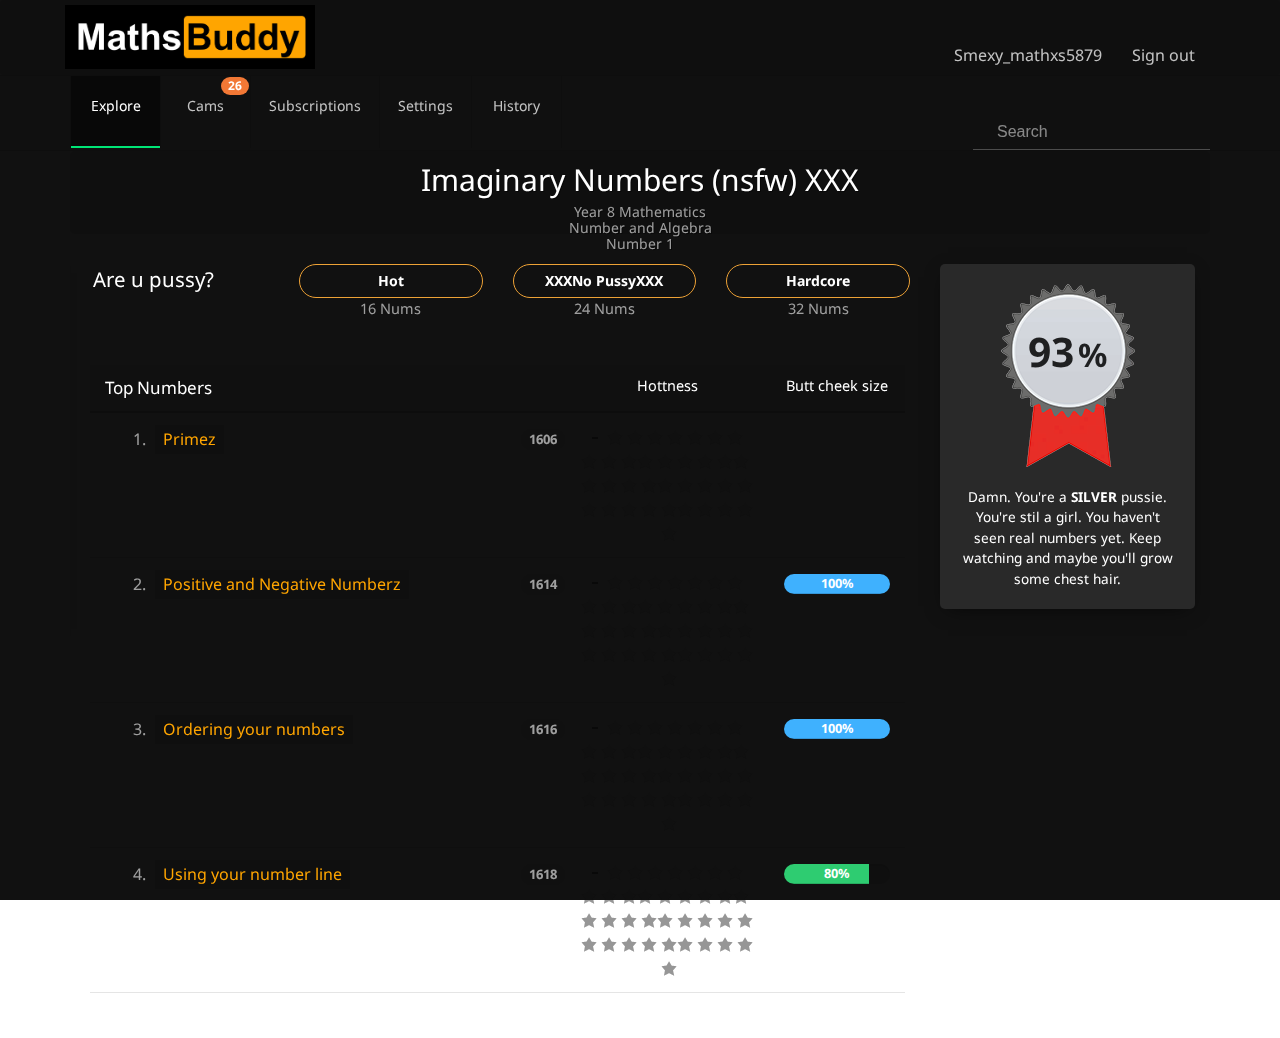
==== commit c4c3a6d5: "fix" ====
--- a/Explore.html
+++ b/Explore.html
@@ -1,5 +1,3 @@
-<!DOCTYPE html>
-<!-- saved from url=(0044)https://www.mathsonline.com.au/students/menu -->
 <html lang="en"><head><meta http-equiv="Content-Type" content="text/html; charset=UTF-8">
         <title>Explore</title>
 
@@ -13,7 +11,7 @@
         <link rel="stylesheet" href="./Explore_files/global.min.css">
 	    <link rel="stylesheet" href="./Explore_files/media.min.css"> 
 
-        <script type="text/javascript" async="" src="./Explore_files/ga.js.download"></script><script async="" src="./Explore_files/analytics.js.download"></script><script type="text/javascript" async="" src="./Explore_files/ga.js.download"></script><script async="" src="./Explore_files/analytics.js.download"></script><script type="text/javascript" async="" src="./Explore_files/ga.js.download"></script><script async="" src="./Explore_files/analytics.js.download"></script><script type="text/javascript" async="" src="./Explore_files/ga.js.download"></script><script async="" src="./Explore_files/analytics.js.download"></script><script type="text/javascript" async="" src="./Explore_files/ga.js.download"></script><script async="" src="./Explore_files/analytics.js.download"></script><script type="text/javascript" async="" src="./Explore_files/ga.js.download"></script><script async="" src="./Explore_files/analytics.js.download"></script><script src="./Explore_files/jquery.min.js.download"></script>
+        <script async="" src="https://www.google-analytics.com/analytics.js"></script><script async="" src="https://www.google-analytics.com/analytics.js"></script><script type="text/javascript" async="" src="./Explore_files/ga.js.download"></script><script async="" src="./Explore_files/analytics.js.download"></script><script type="text/javascript" async="" src="./Explore_files/ga.js.download"></script><script async="" src="./Explore_files/analytics.js.download"></script><script type="text/javascript" async="" src="./Explore_files/ga.js.download"></script><script async="" src="./Explore_files/analytics.js.download"></script><script type="text/javascript" async="" src="./Explore_files/ga.js.download"></script><script async="" src="./Explore_files/analytics.js.download"></script><script type="text/javascript" async="" src="./Explore_files/ga.js.download"></script><script async="" src="./Explore_files/analytics.js.download"></script><script type="text/javascript" async="" src="./Explore_files/ga.js.download"></script><script async="" src="./Explore_files/analytics.js.download"></script><script src="./Explore_files/jquery.min.js.download"></script>
         <script>
             // Fallback
             window.jQuery || document.write('<script src="/assets/js/jquery.min.js"><\/script>');
@@ -58,7 +56,15 @@
                     VARIANT["-tex-mathit"].fonts.unshift("MathJax_SansSerif-italic");
                 });
             </script>
-            <script type="text/javascript" src="./Explore_files/MathJax.js.download"></script>
+            <script type="text/javascript" src="./Explore_files/MathJax.js.download"></script><style type="text/css">.MathJax_Preview {color: #888}
+#MathJax_Message {position: fixed; left: 1em; bottom: 1.5em; background-color: #E6E6E6; border: 1px solid #959595; margin: 0px; padding: 2px 8px; z-index: 102; color: black; font-size: 80%; width: auto; white-space: nowrap}
+#MathJax_MSIE_Frame {position: absolute; top: 0; left: 0; width: 0px; z-index: 101; border: 0px; margin: 0px; padding: 0px}
+.MathJax_Error {color: #CC0000; font-style: italic}
+</style><style type="text/css">.MathJax_Preview {color: #888}
+#MathJax_Message {position: fixed; left: 1em; bottom: 1.5em; background-color: #E6E6E6; border: 1px solid #959595; margin: 0px; padding: 2px 8px; z-index: 102; color: black; font-size: 80%; width: auto; white-space: nowrap}
+#MathJax_MSIE_Frame {position: absolute; top: 0; left: 0; width: 0px; z-index: 101; border: 0px; margin: 0px; padding: 0px}
+.MathJax_Error {color: #CC0000; font-style: italic}
+</style>
 
         
         
@@ -1003,7 +1009,7 @@
 .MJXp-scale9 {-webkit-transform: scaleX(.9); -moz-transform: scaleX(.9); -ms-transform: scaleX(.9); -o-transform: scaleX(.9); transform: scaleX(.9)}
 .MathJax_PHTML .noError {vertical-align: ; font-size: 90%; text-align: left; color: black; padding: 1px 3px; border: 1px solid}
 </style></head>
-    <body data-new-gr-c-s-check-loaded="14.984.0" data-gr-ext-installed=""><div id="MathJax_Message" style="display: none;"></div><div id="MathJax_Message" style="display: none;"></div><div id="MathJax_Message" style="display: none;"></div><div id="MathJax_Message" style="display: none;"></div><div id="MathJax_Message" style="display: none;"></div><div id="MathJax_Message" style="display: none;"></div>
+    <body data-new-gr-c-s-check-loaded="14.984.0" data-gr-ext-installed=""><div id="MathJax_Message" style="display: none;"></div><div id="MathJax_Message" style="display: none;"></div><div id="MathJax_Message" style="display: none;"></div><div id="MathJax_Message" style="display: none;"></div><div id="MathJax_Message" style="display: none;"></div><div id="MathJax_Message" style="display: none;"></div><div id="MathJax_Message" style="display: none;"></div><div id="MathJax_Message" style="display: none;"></div>
     <div class="body-bg no-gradient"></div>
     
     <!-- Google Tag Manager (noscript) -->
@@ -1032,10 +1038,10 @@
             <div class="collapse navbar-collapse" id="bs-main-nav">
                 <ul class="nav navbar-nav navbar-right navbar-student">
                     <li>
-                        <a href="https://www.mathsonline.com.au/students"><i class="fa fa-user" style="padding-right: 8px; font-size: 1.25em; opacity: 0.8"></i><div style="display:inline-block; vertical-align:top">Smexy_mathxs5879</div></a>
+                        <a href="https://www.mathsonline.com.au/students"><br><div style="display:inline-block; vertical-align:top">Smexy_mathxs5879</div></a>
                     </li>
                     <li>
-                        <a href="https://www.mathsonline.com.au/students/logout"><i class="fa fa-sign-out" style="padding-right: 6px; font-size: 1.25em; opacity: 0.8"></i><div style="display:inline-block; vertical-align:top">Sign out</div></a>
+                        <a href="https://www.mathsonline.com.au/students/logout"><br><div style="display:inline-block; vertical-align:top">Sign out</div></a>
                     </li>
                 </ul>
             </div>
@@ -1102,29 +1108,32 @@
                         <div class="collapse navbar-collapse navbar-common" id="teacher-navbar-collapse">
                           <ul class="nav navbar-nav nav-student">
                             <li><a href="https://www.mathsonline.com.au/students/menu" class="active">
-                                    <i class="fa fa-list-ul"></i>
+                                    <br>
                                     <span>Explore</span>
                                 </a>
 
                             </li>
                                                             <li><a href="https://www.mathsonline.com.au/students/tasks" style="position:relative" id="toolbar-tasks">
-                                        <i class="fa fa-tasks"></i>
+                                        <br>
+
                                         <span>Cams</span>
                                         <div style="position:absolute; top: 1px; right: 1px;" class="badge round-3">26</div>
                                     </a>
                                 </li>
                                                         <li><a href="https://www.mathsonline.com.au/students/reports">
-                                    <i class="fa fa-bar-chart-o"></i>
+                                    <br>
+
                                     <span>Subscriptions</span>
                                 </a>
                             </li>
                             <li><a href="https://www.mathsonline.com.au/students/settings">
-                                    <i class="fa fa-cog"></i>
+                                    <br>
                                     <span>Settings</span>
                                 </a>
                             </li>
                             <li><a href="https://www.mathsonline.com.au/students/history">
-                                    <i class="fa fa-history"></i>
+                                    <br>
+
                                     <span>History</span>
                                 </a>
                             </li>
@@ -1135,7 +1144,7 @@
                 <div class="col-md-4 col-sm-4 col-xs-12" id="search-field">
                     <form action="javascript:searchNav();" class="navbar-search">
                         <div class="nav-search-container">
-                            <i class="fa fa-search nav-search-icon" style="pointer-events: none"></i>
+                            <br>
                             <input type="text" class="search-query nav-search-input" id="search-nav" placeholder="Search" autocomplete="off" spellcheck="false">
                             <div id="search-results-position-container" style="display: none;">
                                 <div id="search-results-container">
@@ -1321,7 +1330,7 @@
     
     <div class="container" id="general-container">
 
-    <div class="scroll-menu"><div class="mobile-header-scroller visible-xs text-center" style="width:100%; padding:12px 35px 5px ; position: relative; line-height: 18px;"><a href="https://www.mathsonline.com.au/students/menu#" id="mobile-slide-back" style="font-size:28px; position: absolute; top: 22px; left: 15px;"><i class="fa fa-chevron-left"></i></a><div style="font-size: 20px;">New Zealand Curriculum</div><div class="visible-xs" id="topic-header-mobile" style="text-align:center; padding: 10px 0 10px 0;"><div class="text-muted" style="font-size:14px; line-height: 16px">Year 8 Mathematics<i style="margin: 0 10px 0 10px" class="fa fa-angle-right"></i>Number and Algebra<i style="margin: 0 10px 0 10px" class="fa fa-angle-right"></i>Number 1</div></div><a href="https://www.mathsonline.com.au/students/menu#" id="mobile-slide-forward" style="font-size: 28px; position: absolute; top: 22px; right: 15px; display: none;"><i class="fa fa-chevron-right"></i></a></div><div class="header-scroller hidden-xs text-center" style="width:100%; padding:20px 35px 10px; position: relative; line-height: 18px; margin-bottom: 10px;"><a href="https://www.mathsonline.com.au/students/menu#" id="slide-back" style="font-size:34px; position: absolute; top: 25px; left: 15px;"><i class="fa fa-chevron-left"></i></a><div style="font-size: 30px; margin-bottom: 5px">Imaginary Numbers (nsfw) XXX</div><div id="topic-header" style="text-align:center; padding: 10px 0 10px 0; height: 30px;"><div class="text-muted" style="font-size:14px; line-height: 16px">Year 8 Mathematics<i style="margin: 0 10px 0 10px" class="fa fa-angle-right"></i>Number and Algebra<i style="margin: 0 10px 0 10px" class="fa fa-angle-right"></i>Number 1</div></div><a href="https://www.mathsonline.com.au/students/menu#" id="slide-forward" style="font-size: 34px; position: absolute; top: 25px; right: 15px; display: none;"><i class="fa fa-chevron-right"></i></a></div><div class="scroll-menu-inner" id="scroll-menu-inner" style="left: -100%;"><div class="row menu-items-scroller"><div class="col-xs-2 course-list" id="course-list"><ul class="z-depth-2"><li class="section" data-id="81" "="" data-toggle="collapse" data-target="#menu-section-81" aria-expanded="false"><i class="fa fa-fw fa-angle-right" style="padding-right: 16px"></i><i class="fa fa-fw fa-angle-down" style="padding-right: 16px"></i>Level 1 - Years 1 &amp; 2</li><div id="menu-section-81" class="collapse "><li><a href="https://www.mathsonline.com.au/students/menu/#3.1">Year 1</a></li><li><a href="https://www.mathsonline.com.au/students/menu/#3.2">Year 2</a></li></div><li class="section" data-id="82" "="" data-toggle="collapse" data-target="#menu-section-82" aria-expanded="false"><i class="fa fa-fw fa-angle-right" style="padding-right: 16px"></i><i class="fa fa-fw fa-angle-down" style="padding-right: 16px"></i>Level 2 - Years 3 &amp; 4</li><div id="menu-section-82" class="collapse "><li><a href="https://www.mathsonline.com.au/students/menu/#3.3">Year 3</a></li><li><a href="https://www.mathsonline.com.au/students/menu/#3.4">Year 4</a></li></div><li class="section" data-id="83" "="" data-toggle="collapse" data-target="#menu-section-83" aria-expanded="false"><i class="fa fa-fw fa-angle-right" style="padding-right: 16px"></i><i class="fa fa-fw fa-angle-down" style="padding-right: 16px"></i>Level 3 - Years 5 &amp; 6</li><div id="menu-section-83" class="collapse "><li><a href="https://www.mathsonline.com.au/students/menu/#3.5">Year 5</a></li><li><a href="https://www.mathsonline.com.au/students/menu/#3.6">Year 6</a></li></div><li class="section" data-id="84" "="" data-toggle="collapse" data-target="#menu-section-84" aria-expanded="true"><i class="fa fa-fw fa-angle-right" style="padding-right: 16px"></i><i class="fa fa-fw fa-angle-down" style="padding-right: 16px"></i>Level 4 - Years 7 &amp; 8</li><div id="menu-section-84" class="collapse in"><li><a href="https://www.mathsonline.com.au/students/menu/#3.7">Year 7</a></li><li><a href="https://www.mathsonline.com.au/students/menu/#3.8" class="active">Year 8 Mathematics</a></li><li><a href="https://www.mathsonline.com.au/students/menu/#3.9">Year 8 Extension</a></li></div><li class="section" data-id="85" "="" data-toggle="collapse" data-target="#menu-section-85" aria-expanded="false"><i class="fa fa-fw fa-angle-right" style="padding-right: 16px"></i><i class="fa fa-fw fa-angle-down" style="padding-right: 16px"></i>Level 5 - Years 9 &amp; 10</li><div id="menu-section-85" class="collapse "><li><a href="https://www.mathsonline.com.au/students/menu/#3.10">Year 9 Mathematics</a></li><li><a href="https://www.mathsonline.com.au/students/menu/#3.11">Year 9 Extension</a></li><li><a href="https://www.mathsonline.com.au/students/menu/#3.12">Year 10 General Mathematics</a></li><li><a href="https://www.mathsonline.com.au/students/menu/#3.13">Year 10 Mathematics</a></li><li><a href="https://www.mathsonline.com.au/students/menu/#3.14">Year 10 Extension</a></li></div><li class="section" data-id="86" "="" data-toggle="collapse" data-target="#menu-section-86" aria-expanded="false"><i class="fa fa-fw fa-angle-right" style="padding-right: 16px"></i><i class="fa fa-fw fa-angle-down" style="padding-right: 16px"></i>Level 6 - Year 11</li><div id="menu-section-86" class="collapse "><li><a href="https://www.mathsonline.com.au/students/menu/#3.15">Year 11 General Mathematics</a></li><li><a href="https://www.mathsonline.com.au/students/menu/#3.16">Year 11 NCEA - Level 6 NZC</a></li><li><a href="https://www.mathsonline.com.au/students/menu/#3.17">Year 11 Extension</a></li></div><li class="section" data-id="87" "="" data-toggle="collapse" data-target="#menu-section-87" aria-expanded="false"><i class="fa fa-fw fa-angle-right" style="padding-right: 16px"></i><i class="fa fa-fw fa-angle-down" style="padding-right: 16px"></i>Level 7 - Year 12</li><div id="menu-section-87" class="collapse "><li><a href="https://www.mathsonline.com.au/students/menu/#3.18">Year 12 Daily Living Assistance</a></li><li><a href="https://www.mathsonline.com.au/students/menu/#3.19">Year 12 NCEA - Level 7 NZC</a></li><li><a href="https://www.mathsonline.com.au/students/menu/#3.20">Year 12 Extension</a></li></div><li class="section" data-id="88" "="" data-toggle="collapse" data-target="#menu-section-88" aria-expanded="false"><i class="fa fa-fw fa-angle-right" style="padding-right: 16px"></i><i class="fa fa-fw fa-angle-down" style="padding-right: 16px"></i>Level 8 - Year 13</li><div id="menu-section-88" class="collapse "><li><a href="https://www.mathsonline.com.au/students/menu/#3.21">Year 13 Daily Living Assistance</a></li><li><a href="https://www.mathsonline.com.au/students/menu/#3.22">Year 13 NCEA - Level 8 NZC</a></li></div><li class="section" data-id="89" "="" data-toggle="collapse" data-target="#menu-section-89" aria-expanded="false"><i class="fa fa-fw fa-angle-right" style="padding-right: 16px"></i><i class="fa fa-fw fa-angle-down" style="padding-right: 16px"></i>Cambridge Examination</li><div id="menu-section-89" class="collapse "><li><a href="https://www.mathsonline.com.au/students/menu/#3.23">Year 11 - IGCSE Extended</a></li><li><a href="https://www.mathsonline.com.au/students/menu/#3.24">CIE AS (Pure I and Statistics I)</a></li></div></ul></div><div class="col-xs-2 stream-list" id="stream-list"><ul class="z-depth-2"><li style="position:relative"><a href="https://www.mathsonline.com.au/students/menu/#3.8.1" class="active">Number and Algebra</a></li><li style="position:relative"><a href="https://www.mathsonline.com.au/students/menu/#3.8.2">Measurement and Geometry</a></li><li style="position:relative"><a href="https://www.mathsonline.com.au/students/menu/#3.8.3">Statistics and Probability</a></li><li style="position:relative"><a href="https://www.mathsonline.com.au/students/menu/#3.8.4" class="weekly-revision-stream">Weekly Revision Tasks</a></li></ul><script> currentSlide = "streams"; </script></div><div class="col-xs-2 topic-list" id="topic-list"><ul class="z-depth-2"><li style="position:relative"><span class="topic-list-progress" style="width:0%"></span><a href="https://www.mathsonline.com.au/students/menu/#3.8.1.1" class="" data-topic-caption="Number Review 1"><span style="position:absolute; top: 10px; left: 6px"></span><span class="topic-completed-count text-muted small"><sup>0</sup>/<sub>13</sub></span><span class="diagnostic-badge"><i class="fa fa-stethoscope"></i></span><span style="display: inline-block; padding-left: 20px">Number Review 1</span></a></li><li style="position:relative"><span class="topic-list-progress" style="width:17%"></span><a href="https://www.mathsonline.com.au/students/menu/#3.8.1.2" class="" data-topic-caption="Number Review 2"><span style="position:absolute; top: 10px; left: 6px"></span><span class="topic-completed-count text-muted small"><sup>2</sup>/<sub>12</sub></span><span class="diagnostic-badge"><i class="fa fa-stethoscope"></i></span><span style="display: inline-block; padding-left: 20px">Number Review 2</span></a></li><li style="position:relative"><span class="topic-list-progress" style="width:45%"></span><a href="https://www.mathsonline.com.au/students/menu/#3.8.1.3" class="" data-topic-caption="FDP Conversions"><span style="position:absolute; top: 10px; left: 6px"></span><span class="topic-completed-count text-muted small"><sup>5</sup>/<sub>11</sub></span><span class="diagnostic-badge"><i class="fa fa-stethoscope"></i></span><span style="display: inline-block; padding-left: 20px">FDP Conversions</span></a></li><li style="position:relative"><span class="topic-list-progress" style="width:14%"></span><a href="https://www.mathsonline.com.au/students/menu/#3.8.1.4" class="" data-topic-caption="Fractions"><span style="position:absolute; top: 10px; left: 6px"></span><span class="topic-completed-count text-muted small"><sup>1</sup>/<sub>7</sub></span><span class="diagnostic-badge"><i class="fa fa-stethoscope"></i></span><span style="display: inline-block; padding-left: 20px">Fractions</span></a></li><li style="position:relative"><span class="topic-list-progress" style="width:0%"></span><a href="https://www.mathsonline.com.au/students/menu/#3.8.1.5" class="" data-topic-caption="Decimals"><span style="position:absolute; top: 10px; left: 6px"></span><span class="topic-completed-count text-muted small"><sup>0</sup>/<sub>5</sub></span><span class="diagnostic-badge"><i class="fa fa-stethoscope"></i></span><span style="display: inline-block; padding-left: 20px">Decimals</span></a></li><li style="position:relative"><span class="topic-list-progress" style="width:75%"></span><a href="https://www.mathsonline.com.au/students/menu/#3.8.1.6" class="active" data-topic-caption="Number 1"><span style="position:absolute; top: 10px; left: 6px"></span><span class="topic-completed-count text-muted small"><sup>3</sup>/<sub>4</sub></span><span class="diagnostic-badge"><i class="fa fa-stethoscope"></i></span><span style="display: inline-block; padding-left: 20px">Number 1</span></a></li><li style="position:relative"><span class="topic-list-progress" style="width:29%"></span><a href="https://www.mathsonline.com.au/students/menu/#3.8.1.7" class="" data-topic-caption="Number 2"><span style="position:absolute; top: 10px; left: 6px"></span><span class="topic-completed-count text-muted small"><sup>2</sup>/<sub>7</sub></span><span class="diagnostic-badge"><i class="fa fa-stethoscope"></i></span><span style="display: inline-block; padding-left: 20px">Number 2</span></a></li><li style="position:relative"><span class="topic-list-progress" style="width:0%"></span><a href="https://www.mathsonline.com.au/students/menu/#3.8.1.8" class="" data-topic-caption="Problem Solving"><span style="position:absolute; top: 10px; left: 6px"></span><span class="topic-completed-count text-muted small"><sup>0</sup>/<sub>8</sub></span><span class="diagnostic-badge"><i class="fa fa-stethoscope"></i></span><span style="display: inline-block; padding-left: 20px">Problem Solving</span></a></li></ul><script> currentSlide = "topics"; </script></div><div class="col-xs-6 lesson-list" id="lesson-list"><div class="row" style="margin-top: 20px"><div class="col-md-9 topicLessons"><div class="row hidden-xs" style="margin-bottom:20px"><div class="col-md-3 col-xs-12"><div id="caption" class="pull-left" style="font-size: 1.2em; padding-left: 8px">Are u pussy?</div></div><div class="col-md-3 col-xs-12"><div class="text-center"><a title="16 questions" class="btn btn-warning btn-outline btn-block" href="https://www.mathsonline.com.au/students/diagnostics/3/1606/0/1"><b>Hot</b></a><div class="small text-muted">16 Nums</div></div></div><div class="col-md-3 col-xs-12"><div class="text-center"><a title="24 questions" class="btn btn-warning btn-outline btn-block" href="https://www.mathsonline.com.au/students/diagnostics/3/1606/0/2"><b>XXXNo PussyXXX</b></a><div class="small text-muted">24 Nums</div></div></div><div class="col-md-3 col-xs-12"><div class="text-center"><a title="32 questions" class="btn btn-warning btn-outline btn-block" href="https://www.mathsonline.com.au/students/diagnostics/3/1606/0/3"><b>Hardcore</b></a><div class="small text-muted">32 Nums</div></div></div></div><div class="visible-xs"><div class="btn-group"><button class="btn btn-default btn-block dropdown-toggle" style="width: 100%; " type="button" data-toggle="dropdown" aria-haspopup="true" aria-expanded="false">Diagnostic Tests <span class="caret"></span></button><ul class="dropdown-menu"><li><a title="16 questions" href="https://www.mathsonline.com.au/students/diagnostics/3/1606/0/1"><b>Short</b> (16 questions)</a></li><li><a title="24 questions" href="https://www.mathsonline.com.au/students/diagnostics/3/1606/0/2"><b>Standard</b> (24 questions)</a></li><li><a title="32 questions" href="https://www.mathsonline.com.au/students/diagnostics/3/1606/0/3"><b>Comprehensive</b> (32 questions)</a></li></ul></div></div><br><div class="row" id="lesson-header"><div class="col-md-7 col-xs-12 col-sm-12">Top Numbers</div><div class="col-md-3 hidden-xs hidden-sm text-center"><small>Hottness</small></div><div class="col-md-2 hidden-xs hidden-sm text-center"><small>Butt cheek size</small></div></div><div><div class="row lesson-item"><div class="col-md-7 col-xs-12" style="padding-right:0px; position: relative"><span class="tick-icon"><i class="fa fa-check no-tick-grey-lg"></i></span><span class="text-muted" style="position: absolute; text-align: right; min-width:24px; left: 32px; top: 2px">1.</span><a href="https://www.mathsonline.com.au/students/lessons/3/1606" title="Rounding Numbers"><span style="display: inline-block; padding-top: 2px; margin:0px 48px 0px 50px; color:orange;">Primez</span></a><span class="text-muted lesson-item-tutorial" title="Tutorial #1606">1606</span></div><div class="col-md-3 col-xs-7 lesson-rating text-center"><div class="rating" data-tutorial="1606" data-score="0" style="cursor: pointer;"><img title="Cancel this rating!" class="raty-cancel" src="./Explore_files/cancel-off.png" alt="x">&nbsp;<img title="Cancel this rating!" class="raty-cancel" src="./Explore_files/star-off.png" alt="x">&nbsp;<img title="bad" class="raty-cancel" src="./Explore_files/star-off.png" alt="x">&nbsp;<img title="poor" class="raty-cancel" src="./Explore_files/star-off.png" alt="x">&nbsp;<img title="regular" class="raty-cancel" src="./Explore_files/star-off.png" alt="x">&nbsp;<img title="good" class="raty-cancel" src="./Explore_files/star-off.png" alt="x">&nbsp;<img alt="1" src="./Explore_files/star-off.png" title="gorgeous">&nbsp;<img alt="2" src="./Explore_files/star-off.png" title="gorgeous">&nbsp;<img alt="3" src="./Explore_files/star-off.png" title="gorgeous">&nbsp;<img alt="4" src="./Explore_files/star-off.png" title="gorgeous">&nbsp;<img alt="5" src="./Explore_files/star-off.png" title="gorgeous"><input name="score" type="hidden"><img alt="1" src="./Explore_files/star-off.png" title="bad">&nbsp;<img alt="2" src="./Explore_files/star-off.png" title="poor">&nbsp;<img alt="3" src="./Explore_files/star-off.png" title="regular">&nbsp;<img alt="4" src="./Explore_files/star-off.png" title="good">&nbsp;<img alt="5" src="./Explore_files/star-off.png" title="gorgeous"><input name="score" type="hidden"><img alt="1" src="./Explore_files/star-off.png" title="bad">&nbsp;<img alt="2" src="./Explore_files/star-off.png" title="poor">&nbsp;<img alt="3" src="./Explore_files/star-off.png" title="regular">&nbsp;<img alt="4" src="./Explore_files/star-off.png" title="good">&nbsp;<img alt="5" src="./Explore_files/star-off.png" title="gorgeous"><input name="score" type="hidden"><img alt="1" src="./Explore_files/star-off.png" title="bad">&nbsp;<img alt="2" src="./Explore_files/star-off.png" title="poor">&nbsp;<img alt="3" src="./Explore_files/star-off.png" title="regular">&nbsp;<img alt="4" src="./Explore_files/star-off.png" title="good">&nbsp;<img alt="5" src="./Explore_files/star-off.png" title="gorgeous"><input name="score" type="hidden"><img alt="1" src="./Explore_files/star-off.png" title="bad">&nbsp;<img alt="2" src="./Explore_files/star-off.png" title="poor">&nbsp;<img alt="3" src="./Explore_files/star-off.png" title="regular">&nbsp;<img alt="4" src="./Explore_files/star-off.png" title="good">&nbsp;<img alt="5" src="./Explore_files/star-off.png" title="gorgeous"><input name="score" type="hidden"><img alt="1" src="./Explore_files/star-off.png" title="bad">&nbsp;<img alt="2" src="./Explore_files/star-off.png" title="poor">&nbsp;<img alt="3" src="./Explore_files/star-off.png" title="regular">&nbsp;<img alt="4" src="./Explore_files/star-off.png" title="good">&nbsp;<img alt="5" src="./Explore_files/star-off.png" title="gorgeous"><input name="score" type="hidden"></div></div><div class="col-md-2 col-xs-5 lesson-progress"></div></div><div class="row lesson-item"><div class="col-md-7 col-xs-12" style="padding-right:0px; position: relative"><span class="tick-icon"><i class="fa fa-check tick-blue-lg"></i></span><span class="text-muted" style="position: absolute; text-align: right; min-width:24px; left: 32px; top: 2px">2.</span><a href="https://www.mathsonline.com.au/students/lessons/3/1614" title="Positive and Negative Numbers"><span style="display: inline-block; padding-top: 2px; margin:0px 48px 0px 50px; color:orange;">Positive and Negative Numberz</span></a><span class="text-muted lesson-item-tutorial" title="Tutorial #1614">1614</span></div><div class="col-md-3 col-xs-7 lesson-rating text-center"><div class="rating" data-tutorial="1614" data-score="0" style="cursor: pointer;"><img title="Cancel this rating!" class="raty-cancel" src="./Explore_files/cancel-off.png" alt="x">&nbsp;<img title="Cancel this rating!" class="raty-cancel" src="./Explore_files/star-off.png" alt="x">&nbsp;<img title="bad" class="raty-cancel" src="./Explore_files/star-off.png" alt="x">&nbsp;<img title="poor" class="raty-cancel" src="./Explore_files/star-off.png" alt="x">&nbsp;<img title="regular" class="raty-cancel" src="./Explore_files/star-off.png" alt="x">&nbsp;<img title="good" class="raty-cancel" src="./Explore_files/star-off.png" alt="x">&nbsp;<img alt="1" src="./Explore_files/star-off.png" title="gorgeous">&nbsp;<img alt="2" src="./Explore_files/star-off.png" title="gorgeous">&nbsp;<img alt="3" src="./Explore_files/star-off.png" title="good">&nbsp;<img alt="4" src="./Explore_files/star-off.png" title="gorgeous">&nbsp;<img alt="5" src="./Explore_files/star-off.png" title="gorgeous"><input name="score" type="hidden"><img alt="1" src="./Explore_files/star-off.png" title="bad">&nbsp;<img alt="2" src="./Explore_files/star-off.png" title="poor">&nbsp;<img alt="3" src="./Explore_files/star-off.png" title="regular">&nbsp;<img alt="4" src="./Explore_files/star-off.png" title="good">&nbsp;<img alt="5" src="./Explore_files/star-off.png" title="gorgeous"><input name="score" type="hidden"><img alt="1" src="./Explore_files/star-off.png" title="bad">&nbsp;<img alt="2" src="./Explore_files/star-off.png" title="poor">&nbsp;<img alt="3" src="./Explore_files/star-off.png" title="regular">&nbsp;<img alt="4" src="./Explore_files/star-off.png" title="good">&nbsp;<img alt="5" src="./Explore_files/star-off.png" title="gorgeous"><input name="score" type="hidden"><img alt="1" src="./Explore_files/star-off.png" title="bad">&nbsp;<img alt="2" src="./Explore_files/star-off.png" title="poor">&nbsp;<img alt="3" src="./Explore_files/star-off.png" title="regular">&nbsp;<img alt="4" src="./Explore_files/star-off.png" title="good">&nbsp;<img alt="5" src="./Explore_files/star-off.png" title="gorgeous"><input name="score" type="hidden"><img alt="1" src="./Explore_files/star-off.png" title="bad">&nbsp;<img alt="2" src="./Explore_files/star-off.png" title="poor">&nbsp;<img alt="3" src="./Explore_files/star-off.png" title="regular">&nbsp;<img alt="4" src="./Explore_files/star-off.png" title="good">&nbsp;<img alt="5" src="./Explore_files/star-off.png" title="gorgeous"><input name="score" type="hidden"><img alt="1" src="./Explore_files/star-off.png" title="bad">&nbsp;<img alt="2" src="./Explore_files/star-off.png" title="poor">&nbsp;<img alt="3" src="./Explore_files/star-off.png" title="regular">&nbsp;<img alt="4" src="./Explore_files/star-off.png" title="good">&nbsp;<img alt="5" src="./Explore_files/star-off.png" title="gorgeous"><input name="score" type="hidden"></div></div><div class="col-md-2 col-xs-5 lesson-progress"><div class="progress" style="position: relative; margin: 4px 0 0 0; display: inline-block; width: 100%; background: rgba(0,0,0,0.2);"><span id="question-set-progress-bar" class="progress-bar er-cyan" style="width: 100%; "></span><div style="position:absolute; margin-top:0px; width: 100%; text-align:center; font-weight: bold; font-size: 0.75rem;">100%</div></div></div></div><div class="row lesson-item"><div class="col-md-7 col-xs-12" style="padding-right:0px; position: relative"><span class="tick-icon"><i class="fa fa-check tick-blue-lg"></i></span><span class="text-muted" style="position: absolute; text-align: right; min-width:24px; left: 32px; top: 2px">3.</span><a href="https://www.mathsonline.com.au/students/lessons/3/1616" title="Ordering Directed Numbers"><span style="display: inline-block; padding-top: 2px; margin:0px 48px 0px 50px; color:orange;">Ordering your numbers</span></a><span class="text-muted lesson-item-tutorial" title="Tutorial #1616">1616</span></div><div class="col-md-3 col-xs-7 lesson-rating text-center"><div class="rating" data-tutorial="1616" data-score="0" style="cursor: pointer;"><img title="Cancel this rating!" class="raty-cancel" src="./Explore_files/cancel-off.png" alt="x">&nbsp;<img title="Cancel this rating!" class="raty-cancel" src="./Explore_files/star-off.png" alt="x">&nbsp;<img title="Cancel this rating!" class="raty-cancel" src="./Explore_files/star-off.png" alt="x">&nbsp;<img title="bad" class="raty-cancel" src="./Explore_files/star-off.png" alt="x">&nbsp;<img title="poor" class="raty-cancel" src="./Explore_files/star-off.png" alt="x">&nbsp;<img title="regular" class="raty-cancel" src="./Explore_files/star-off.png" alt="x">&nbsp;<img alt="1" src="./Explore_files/star-off.png" title="good">&nbsp;<img alt="2" src="./Explore_files/star-off.png" title="gorgeous">&nbsp;<img alt="3" src="./Explore_files/star-off.png" title="regular">&nbsp;<img alt="4" src="./Explore_files/star-off.png" title="good">&nbsp;<img alt="5" src="./Explore_files/star-off.png" title="gorgeous"><input name="score" type="hidden"><img alt="1" src="./Explore_files/star-off.png" title="bad">&nbsp;<img alt="2" src="./Explore_files/star-off.png" title="poor">&nbsp;<img alt="3" src="./Explore_files/star-off.png" title="regular">&nbsp;<img alt="4" src="./Explore_files/star-off.png" title="good">&nbsp;<img alt="5" src="./Explore_files/star-off.png" title="gorgeous"><input name="score" type="hidden"><img alt="1" src="./Explore_files/star-off.png" title="bad">&nbsp;<img alt="2" src="./Explore_files/star-off.png" title="poor">&nbsp;<img alt="3" src="./Explore_files/star-off.png" title="regular">&nbsp;<img alt="4" src="./Explore_files/star-off.png" title="good">&nbsp;<img alt="5" src="./Explore_files/star-off.png" title="gorgeous"><input name="score" type="hidden"><img alt="1" src="./Explore_files/star-off.png" title="bad">&nbsp;<img alt="2" src="./Explore_files/star-off.png" title="poor">&nbsp;<img alt="3" src="./Explore_files/star-off.png" title="regular">&nbsp;<img alt="4" src="./Explore_files/star-off.png" title="good">&nbsp;<img alt="5" src="./Explore_files/star-off.png" title="gorgeous"><input name="score" type="hidden"><img alt="1" src="./Explore_files/star-off.png" title="bad">&nbsp;<img alt="2" src="./Explore_files/star-off.png" title="poor">&nbsp;<img alt="3" src="./Explore_files/star-off.png" title="regular">&nbsp;<img alt="4" src="./Explore_files/star-off.png" title="good">&nbsp;<img alt="5" src="./Explore_files/star-off.png" title="gorgeous"><input name="score" type="hidden"><img alt="1" src="./Explore_files/star-off.png" title="bad">&nbsp;<img alt="2" src="./Explore_files/star-off.png" title="poor">&nbsp;<img alt="3" src="./Explore_files/star-off.png" title="regular">&nbsp;<img alt="4" src="./Explore_files/star-off.png" title="good">&nbsp;<img alt="5" src="./Explore_files/star-off.png" title="gorgeous"><input name="score" type="hidden"></div></div><div class="col-md-2 col-xs-5 lesson-progress"><div class="progress" style="position: relative; margin: 4px 0 0 0; display: inline-block; width: 100%; background: rgba(0,0,0,0.2);"><span id="question-set-progress-bar" class="progress-bar er-cyan" style="width: 100%; "></span><div style="position:absolute; margin-top:0px; width: 100%; text-align:center; font-weight: bold; font-size: 0.75rem;">100%</div></div></div></div><div class="row lesson-item"><div class="col-md-7 col-xs-12" style="padding-right:0px; position: relative"><span class="tick-icon"><i class="fa fa-check tick-blue-lg"></i></span><span class="text-muted" style="position: absolute; text-align: right; min-width:24px; left: 32px; top: 2px">4.</span><a href="https://www.mathsonline.com.au/students/lessons/3/1618" title="Using the Number Line"><span style="display: inline-block; padding-top: 2px; margin:0px 48px 0px 50px; color:orange;">Using your number line</span></a><span class="text-muted lesson-item-tutorial" title="Tutorial #1618">1618</span></div><div class="col-md-3 col-xs-7 lesson-rating text-center"><div class="rating" data-tutorial="1618" data-score="0" style="cursor: pointer;"><img title="Cancel this rating!" class="raty-cancel" src="./Explore_files/cancel-off.png" alt="x">&nbsp;<img title="Cancel this rating!" class="raty-cancel" src="./Explore_files/star-off.png" alt="x">&nbsp;<img title="bad" class="raty-cancel" src="./Explore_files/star-off.png" alt="x">&nbsp;<img title="poor" class="raty-cancel" src="./Explore_files/star-off.png" alt="x">&nbsp;<img title="regular" class="raty-cancel" src="./Explore_files/star-off.png" alt="x">&nbsp;<img title="good" class="raty-cancel" src="./Explore_files/star-off.png" alt="x">&nbsp;<img alt="1" src="./Explore_files/star-off.png" title="gorgeous">&nbsp;<img alt="2" src="./Explore_files/star-off.png" title="poor">&nbsp;<img alt="3" src="./Explore_files/star-off.png" title="regular">&nbsp;<img alt="4" src="./Explore_files/star-off.png" title="good">&nbsp;<img alt="5" src="./Explore_files/star-off.png" title="gorgeous"><input name="score" type="hidden"><img alt="1" src="./Explore_files/star-off.png" title="bad">&nbsp;<img alt="2" src="./Explore_files/star-off.png" title="poor">&nbsp;<img alt="3" src="./Explore_files/star-off.png" title="regular">&nbsp;<img alt="4" src="./Explore_files/star-off.png" title="good">&nbsp;<img alt="5" src="./Explore_files/star-off.png" title="gorgeous"><input name="score" type="hidden"><img alt="1" src="./Explore_files/star-off.png" title="bad">&nbsp;<img alt="2" src="./Explore_files/star-off.png" title="poor">&nbsp;<img alt="3" src="./Explore_files/star-off.png" title="regular">&nbsp;<img alt="4" src="./Explore_files/star-off.png" title="good">&nbsp;<img alt="5" src="./Explore_files/star-off.png" title="gorgeous"><input name="score" type="hidden"><img alt="1" src="./Explore_files/star-off.png" title="bad">&nbsp;<img alt="2" src="./Explore_files/star-off.png" title="poor">&nbsp;<img alt="3" src="./Explore_files/star-off.png" title="regular">&nbsp;<img alt="4" src="./Explore_files/star-off.png" title="good">&nbsp;<img alt="5" src="./Explore_files/star-off.png" title="gorgeous"><input name="score" type="hidden"><img alt="1" src="./Explore_files/star-off.png" title="bad">&nbsp;<img alt="2" src="./Explore_files/star-off.png" title="poor">&nbsp;<img alt="3" src="./Explore_files/star-off.png" title="regular">&nbsp;<img alt="4" src="./Explore_files/star-off.png" title="good">&nbsp;<img alt="5" src="./Explore_files/star-off.png" title="gorgeous"><input name="score" type="hidden"><img alt="1" src="./Explore_files/star-off.png" title="bad">&nbsp;<img alt="2" src="./Explore_files/star-off.png" title="poor">&nbsp;<img alt="3" src="./Explore_files/star-off.png" title="regular">&nbsp;<img alt="4" src="./Explore_files/star-off.png" title="good">&nbsp;<img alt="5" src="./Explore_files/star-off.png" title="gorgeous"><input name="score" type="hidden"></div></div><div class="col-md-2 col-xs-5 lesson-progress"><div class="progress" style="position: relative; margin: 4px 0 0 0; display: inline-block; width: 100%; background: rgba(0,0,0,0.2);"><span id="question-set-progress-bar" class="progress-bar er-green" style="width: 80%; "></span><div style="position:absolute; margin-top:0px; width: 100%; text-align:center; font-weight: bold; font-size: 0.75rem;">80%</div></div></div></div></div><div class="clearfix" style="padding: 12px 0;"><div class="pull-right small" style="padding-right: 10px;">Consumption Average: <b>93%</b></div></div></div><div class="col-md-3" style="padding-bottom: 30px"><div class="lesson-list-certificate  z-depth-2" style="color: white; padding: 20px; font-size: 0.8rem;"><div class="text-center" style="position: relative"><div class="percent" style="position:absolute; width: 100%; left: 0px; top: 37px; font-size: 3em; font-weight:bold; color: rgba(0,0,0,.85)">93</div><img src="./Explore_files/ribbon-silver.png" alt="Silver Badge"><div style="margin-top:20px">Damn. You're a <b>SILVER</b> pussie.<br>You're stil a girl. You haven't seen real numbers yet. Keep watching and maybe you'll grow some chest hair.</div></div></div></div></div><script>scrollToLessons();$('#slide-forward').fadeIn('slow');</script><script> currentSlide = "lessons"; </script></div></div></div></div></div>
+    <div class="scroll-menu"><div class="mobile-header-scroller visible-xs text-center" style="width:100%; padding:12px 35px 5px ; position: relative; line-height: 18px;"><a href="https://www.mathsonline.com.au/students/menu#" id="mobile-slide-back" style="font-size:28px; position: absolute; top: 22px; left: 15px;"><i class="fa fa-chevron-left"></i></a><div style="font-size: 20px;">New Zealand Curriculum</div><div class="visible-xs" id="topic-header-mobile" style="text-align:center; padding: 10px 0 10px 0;"><div class="text-muted" style="font-size:14px; line-height: 16px">Year 8 Mathematics<i style="margin: 0 10px 0 10px" class="fa fa-angle-right"></i>Number and Algebra<i style="margin: 0 10px 0 10px" class="fa fa-angle-right"></i>Number 1</div></div><a href="https://www.mathsonline.com.au/students/menu#" id="mobile-slide-forward" style="font-size: 28px; position: absolute; top: 22px; right: 15px; display: none;"><i class="fa fa-chevron-right"></i></a></div><div class="header-scroller hidden-xs text-center" style="width:100%; padding:20px 35px 10px; position: relative; line-height: 18px; margin-bottom: 10px;"><a href="https://www.mathsonline.com.au/students/menu#" id="slide-back" style="font-size:34px; position: absolute; top: 25px; left: 15px;"><br></a><div style="font-size: 30px; margin-bottom: 5px">Imaginary Numbers (nsfw) XXX</div><div id="topic-header" style="text-align:center; padding: 10px 0 10px 0; height: 30px;"><div class="text-muted" style="font-size:14px; line-height: 16px">Year 8 Mathematics<br>Number and Algebra<br>Number 1</div></div><a href="https://www.mathsonline.com.au/students/menu#" id="slide-forward" style="font-size: 34px; position: absolute; top: 25px; right: 15px;"><br></a></div><div class="scroll-menu-inner" id="scroll-menu-inner" style="left: -100%;"><div class="row menu-items-scroller"><div class="col-xs-2 course-list" id="course-list"><ul class="z-depth-2"><li class="section" data-id="81" "="" data-toggle="collapse" data-target="#menu-section-81" aria-expanded="false"><i class="fa fa-fw fa-angle-right" style="padding-right: 16px"></i><i class="fa fa-fw fa-angle-down" style="padding-right: 16px"></i>Level 1 - Years 1 &amp; 2</li><div id="menu-section-81" class="collapse "><li><a href="https://www.mathsonline.com.au/students/menu/#3.1">Year 1</a></li><li><a href="https://www.mathsonline.com.au/students/menu/#3.2">Year 2</a></li></div><li class="section" data-id="82" "="" data-toggle="collapse" data-target="#menu-section-82" aria-expanded="false"><i class="fa fa-fw fa-angle-right" style="padding-right: 16px"></i><i class="fa fa-fw fa-angle-down" style="padding-right: 16px"></i>Level 2 - Years 3 &amp; 4</li><div id="menu-section-82" class="collapse "><li><a href="https://www.mathsonline.com.au/students/menu/#3.3">Year 3</a></li><li><a href="https://www.mathsonline.com.au/students/menu/#3.4">Year 4</a></li></div><li class="section" data-id="83" "="" data-toggle="collapse" data-target="#menu-section-83" aria-expanded="false"><i class="fa fa-fw fa-angle-right" style="padding-right: 16px"></i><i class="fa fa-fw fa-angle-down" style="padding-right: 16px"></i>Level 3 - Years 5 &amp; 6</li><div id="menu-section-83" class="collapse "><li><a href="https://www.mathsonline.com.au/students/menu/#3.5">Year 5</a></li><li><a href="https://www.mathsonline.com.au/students/menu/#3.6">Year 6</a></li></div><li class="section" data-id="84" "="" data-toggle="collapse" data-target="#menu-section-84" aria-expanded="true"><i class="fa fa-fw fa-angle-right" style="padding-right: 16px"></i><i class="fa fa-fw fa-angle-down" style="padding-right: 16px"></i>Level 4 - Years 7 &amp; 8</li><div id="menu-section-84" class="collapse in"><li><a href="https://www.mathsonline.com.au/students/menu/#3.7">Year 7</a></li><li><a href="https://www.mathsonline.com.au/students/menu/#3.8" class="active">Year 8 Mathematics</a></li><li><a href="https://www.mathsonline.com.au/students/menu/#3.9">Year 8 Extension</a></li></div><li class="section" data-id="85" "="" data-toggle="collapse" data-target="#menu-section-85" aria-expanded="false"><i class="fa fa-fw fa-angle-right" style="padding-right: 16px"></i><i class="fa fa-fw fa-angle-down" style="padding-right: 16px"></i>Level 5 - Years 9 &amp; 10</li><div id="menu-section-85" class="collapse "><li><a href="https://www.mathsonline.com.au/students/menu/#3.10">Year 9 Mathematics</a></li><li><a href="https://www.mathsonline.com.au/students/menu/#3.11">Year 9 Extension</a></li><li><a href="https://www.mathsonline.com.au/students/menu/#3.12">Year 10 General Mathematics</a></li><li><a href="https://www.mathsonline.com.au/students/menu/#3.13">Year 10 Mathematics</a></li><li><a href="https://www.mathsonline.com.au/students/menu/#3.14">Year 10 Extension</a></li></div><li class="section" data-id="86" "="" data-toggle="collapse" data-target="#menu-section-86" aria-expanded="false"><i class="fa fa-fw fa-angle-right" style="padding-right: 16px"></i><i class="fa fa-fw fa-angle-down" style="padding-right: 16px"></i>Level 6 - Year 11</li><div id="menu-section-86" class="collapse "><li><a href="https://www.mathsonline.com.au/students/menu/#3.15">Year 11 General Mathematics</a></li><li><a href="https://www.mathsonline.com.au/students/menu/#3.16">Year 11 NCEA - Level 6 NZC</a></li><li><a href="https://www.mathsonline.com.au/students/menu/#3.17">Year 11 Extension</a></li></div><li class="section" data-id="87" "="" data-toggle="collapse" data-target="#menu-section-87" aria-expanded="false"><i class="fa fa-fw fa-angle-right" style="padding-right: 16px"></i><i class="fa fa-fw fa-angle-down" style="padding-right: 16px"></i>Level 7 - Year 12</li><div id="menu-section-87" class="collapse "><li><a href="https://www.mathsonline.com.au/students/menu/#3.18">Year 12 Daily Living Assistance</a></li><li><a href="https://www.mathsonline.com.au/students/menu/#3.19">Year 12 NCEA - Level 7 NZC</a></li><li><a href="https://www.mathsonline.com.au/students/menu/#3.20">Year 12 Extension</a></li></div><li class="section" data-id="88" "="" data-toggle="collapse" data-target="#menu-section-88" aria-expanded="false"><i class="fa fa-fw fa-angle-right" style="padding-right: 16px"></i><i class="fa fa-fw fa-angle-down" style="padding-right: 16px"></i>Level 8 - Year 13</li><div id="menu-section-88" class="collapse "><li><a href="https://www.mathsonline.com.au/students/menu/#3.21">Year 13 Daily Living Assistance</a></li><li><a href="https://www.mathsonline.com.au/students/menu/#3.22">Year 13 NCEA - Level 8 NZC</a></li></div><li class="section" data-id="89" "="" data-toggle="collapse" data-target="#menu-section-89" aria-expanded="false"><i class="fa fa-fw fa-angle-right" style="padding-right: 16px"></i><i class="fa fa-fw fa-angle-down" style="padding-right: 16px"></i>Cambridge Examination</li><div id="menu-section-89" class="collapse "><li><a href="https://www.mathsonline.com.au/students/menu/#3.23">Year 11 - IGCSE Extended</a></li><li><a href="https://www.mathsonline.com.au/students/menu/#3.24">CIE AS (Pure I and Statistics I)</a></li></div></ul></div><div class="col-xs-2 stream-list" id="stream-list"><ul class="z-depth-2"><li style="position:relative"><a href="https://www.mathsonline.com.au/students/menu/#3.8.1" class="active">Number and Algebra</a></li><li style="position:relative"><a href="https://www.mathsonline.com.au/students/menu/#3.8.2">Measurement and Geometry</a></li><li style="position:relative"><a href="https://www.mathsonline.com.au/students/menu/#3.8.3">Statistics and Probability</a></li><li style="position:relative"><a href="https://www.mathsonline.com.au/students/menu/#3.8.4" class="weekly-revision-stream">Weekly Revision Tasks</a></li></ul><script> currentSlide = "streams"; </script></div><div class="col-xs-2 topic-list" id="topic-list"><ul class="z-depth-2"><li style="position:relative"><span class="topic-list-progress" style="width:0%"></span><a href="https://www.mathsonline.com.au/students/menu/#3.8.1.1" class="" data-topic-caption="Number Review 1"><span style="position:absolute; top: 10px; left: 6px"></span><span class="topic-completed-count text-muted small"><sup>0</sup>/<sub>13</sub></span><span class="diagnostic-badge"><i class="fa fa-stethoscope"></i></span><span style="display: inline-block; padding-left: 20px">Number Review 1</span></a></li><li style="position:relative"><span class="topic-list-progress" style="width:17%"></span><a href="https://www.mathsonline.com.au/students/menu/#3.8.1.2" class="" data-topic-caption="Number Review 2"><span style="position:absolute; top: 10px; left: 6px"></span><span class="topic-completed-count text-muted small"><sup>2</sup>/<sub>12</sub></span><span class="diagnostic-badge"><i class="fa fa-stethoscope"></i></span><span style="display: inline-block; padding-left: 20px">Number Review 2</span></a></li><li style="position:relative"><span class="topic-list-progress" style="width:45%"></span><a href="https://www.mathsonline.com.au/students/menu/#3.8.1.3" class="" data-topic-caption="FDP Conversions"><span style="position:absolute; top: 10px; left: 6px"></span><span class="topic-completed-count text-muted small"><sup>5</sup>/<sub>11</sub></span><span class="diagnostic-badge"><i class="fa fa-stethoscope"></i></span><span style="display: inline-block; padding-left: 20px">FDP Conversions</span></a></li><li style="position:relative"><span class="topic-list-progress" style="width:14%"></span><a href="https://www.mathsonline.com.au/students/menu/#3.8.1.4" class="" data-topic-caption="Fractions"><span style="position:absolute; top: 10px; left: 6px"></span><span class="topic-completed-count text-muted small"><sup>1</sup>/<sub>7</sub></span><span class="diagnostic-badge"><i class="fa fa-stethoscope"></i></span><span style="display: inline-block; padding-left: 20px">Fractions</span></a></li><li style="position:relative"><span class="topic-list-progress" style="width:0%"></span><a href="https://www.mathsonline.com.au/students/menu/#3.8.1.5" class="" data-topic-caption="Decimals"><span style="position:absolute; top: 10px; left: 6px"></span><span class="topic-completed-count text-muted small"><sup>0</sup>/<sub>5</sub></span><span class="diagnostic-badge"><i class="fa fa-stethoscope"></i></span><span style="display: inline-block; padding-left: 20px">Decimals</span></a></li><li style="position:relative"><span class="topic-list-progress" style="width:75%"></span><a href="https://www.mathsonline.com.au/students/menu/#3.8.1.6" class="active" data-topic-caption="Number 1"><span style="position:absolute; top: 10px; left: 6px"></span><span class="topic-completed-count text-muted small"><sup>3</sup>/<sub>4</sub></span><span class="diagnostic-badge"><i class="fa fa-stethoscope"></i></span><span style="display: inline-block; padding-left: 20px">Number 1</span></a></li><li style="position:relative"><span class="topic-list-progress" style="width:29%"></span><a href="https://www.mathsonline.com.au/students/menu/#3.8.1.7" class="" data-topic-caption="Number 2"><span style="position:absolute; top: 10px; left: 6px"></span><span class="topic-completed-count text-muted small"><sup>2</sup>/<sub>7</sub></span><span class="diagnostic-badge"><i class="fa fa-stethoscope"></i></span><span style="display: inline-block; padding-left: 20px">Number 2</span></a></li><li style="position:relative"><span class="topic-list-progress" style="width:0%"></span><a href="https://www.mathsonline.com.au/students/menu/#3.8.1.8" class="" data-topic-caption="Problem Solving"><span style="position:absolute; top: 10px; left: 6px"></span><span class="topic-completed-count text-muted small"><sup>0</sup>/<sub>8</sub></span><span class="diagnostic-badge"><i class="fa fa-stethoscope"></i></span><span style="display: inline-block; padding-left: 20px">Problem Solving</span></a></li></ul><script> currentSlide = "topics"; </script></div><div class="col-xs-6 lesson-list" id="lesson-list"><div class="row" style="margin-top: 20px"><div class="col-md-9 topicLessons"><div class="row hidden-xs" style="margin-bottom:20px"><div class="col-md-3 col-xs-12"><div id="caption" class="pull-left" style="font-size: 1.2em; padding-left: 8px">Are u pussy?</div></div><div class="col-md-3 col-xs-12"><div class="text-center"><a title="16 questions" class="btn btn-warning btn-outline btn-block" href="https://www.mathsonline.com.au/students/diagnostics/3/1606/0/1"><b>Hot</b></a><div class="small text-muted">16 Nums</div></div></div><div class="col-md-3 col-xs-12"><div class="text-center"><a title="24 questions" class="btn btn-warning btn-outline btn-block" href="https://www.mathsonline.com.au/students/diagnostics/3/1606/0/2"><b>XXXNo PussyXXX</b></a><div class="small text-muted">24 Nums</div></div></div><div class="col-md-3 col-xs-12"><div class="text-center"><a title="32 questions" class="btn btn-warning btn-outline btn-block" href="https://www.mathsonline.com.au/students/diagnostics/3/1606/0/3"><b>Hardcore</b></a><div class="small text-muted">32 Nums</div></div></div></div><div class="visible-xs"><div class="btn-group"><button class="btn btn-default btn-block dropdown-toggle" style="width: 100%; " type="button" data-toggle="dropdown" aria-haspopup="true" aria-expanded="false">Diagnostic Tests <span class="caret"></span></button><ul class="dropdown-menu"><li><a title="16 questions" href="https://www.mathsonline.com.au/students/diagnostics/3/1606/0/1"><b>Short</b> (16 questions)</a></li><li><a title="24 questions" href="https://www.mathsonline.com.au/students/diagnostics/3/1606/0/2"><b>Standard</b> (24 questions)</a></li><li><a title="32 questions" href="https://www.mathsonline.com.au/students/diagnostics/3/1606/0/3"><b>Comprehensive</b> (32 questions)</a></li></ul></div></div><br><div class="row" id="lesson-header"><div class="col-md-7 col-xs-12 col-sm-12">Top Numbers</div><div class="col-md-3 hidden-xs hidden-sm text-center"><small>Hottness</small></div><div class="col-md-2 hidden-xs hidden-sm text-center"><small>Butt cheek size</small></div></div><div><div class="row lesson-item"><div class="col-md-7 col-xs-12" style="padding-right:0px; position: relative"><span class="tick-icon"><i class="fa fa-check no-tick-grey-lg"></i></span><span class="text-muted" style="position: absolute; text-align: right; min-width:24px; left: 32px; top: 2px">1.</span><a href="https://www.mathsonline.com.au/students/lessons/3/1606" title="Rounding Numbers"><span style="display: inline-block; padding-top: 2px; margin:0px 48px 0px 50px; color:orange;">Primez</span></a><span class="text-muted lesson-item-tutorial" title="Tutorial #1606">1606</span></div><div class="col-md-3 col-xs-7 lesson-rating text-center"><div class="rating" data-tutorial="1606" data-score="0" style="cursor: pointer;"><img title="Cancel this rating!" class="raty-cancel" src="./Explore_files/cancel-off.png" alt="x">&nbsp;<img title="Cancel this rating!" class="raty-cancel" src="./Explore_files/star-off.png" alt="x">&nbsp;<img title="bad" class="raty-cancel" src="./Explore_files/star-off.png" alt="x">&nbsp;<img title="poor" class="raty-cancel" src="./Explore_files/star-off.png" alt="x">&nbsp;<img title="regular" class="raty-cancel" src="./Explore_files/star-off.png" alt="x">&nbsp;<img title="good" class="raty-cancel" src="./Explore_files/star-off.png" alt="x">&nbsp;<img alt="1" src="./Explore_files/star-off.png" title="gorgeous">&nbsp;<img alt="2" src="./Explore_files/star-off.png" title="gorgeous">&nbsp;<img alt="3" src="./Explore_files/star-off.png" title="gorgeous">&nbsp;<img alt="4" src="./Explore_files/star-off.png" title="gorgeous">&nbsp;<img alt="5" src="./Explore_files/star-off.png" title="gorgeous"><input name="score" type="hidden"><img alt="1" src="./Explore_files/star-off.png" title="bad">&nbsp;<img alt="2" src="./Explore_files/star-off.png" title="poor">&nbsp;<img alt="3" src="./Explore_files/star-off.png" title="regular">&nbsp;<img alt="4" src="./Explore_files/star-off.png" title="good">&nbsp;<img alt="5" src="./Explore_files/star-off.png" title="gorgeous"><input name="score" type="hidden"><img alt="1" src="./Explore_files/star-off.png" title="bad">&nbsp;<img alt="2" src="./Explore_files/star-off.png" title="poor">&nbsp;<img alt="3" src="./Explore_files/star-off.png" title="regular">&nbsp;<img alt="4" src="./Explore_files/star-off.png" title="good">&nbsp;<img alt="5" src="./Explore_files/star-off.png" title="gorgeous"><input name="score" type="hidden"><img alt="1" src="./Explore_files/star-off.png" title="bad">&nbsp;<img alt="2" src="./Explore_files/star-off.png" title="poor">&nbsp;<img alt="3" src="./Explore_files/star-off.png" title="regular">&nbsp;<img alt="4" src="./Explore_files/star-off.png" title="good">&nbsp;<img alt="5" src="./Explore_files/star-off.png" title="gorgeous"><input name="score" type="hidden"><img alt="1" src="./Explore_files/star-off.png" title="bad">&nbsp;<img alt="2" src="./Explore_files/star-off.png" title="poor">&nbsp;<img alt="3" src="./Explore_files/star-off.png" title="regular">&nbsp;<img alt="4" src="./Explore_files/star-off.png" title="good">&nbsp;<img alt="5" src="./Explore_files/star-off.png" title="gorgeous"><input name="score" type="hidden"><img alt="1" src="./Explore_files/star-off.png" title="bad">&nbsp;<img alt="2" src="./Explore_files/star-off.png" title="poor">&nbsp;<img alt="3" src="./Explore_files/star-off.png" title="regular">&nbsp;<img alt="4" src="./Explore_files/star-off.png" title="good">&nbsp;<img alt="5" src="./Explore_files/star-off.png" title="gorgeous"><input name="score" type="hidden"></div></div><div class="col-md-2 col-xs-5 lesson-progress"></div></div><div class="row lesson-item"><div class="col-md-7 col-xs-12" style="padding-right:0px; position: relative"><span class="tick-icon"><i class="fa fa-check tick-blue-lg"></i></span><span class="text-muted" style="position: absolute; text-align: right; min-width:24px; left: 32px; top: 2px">2.</span><a href="https://www.mathsonline.com.au/students/lessons/3/1614" title="Positive and Negative Numbers"><span style="display: inline-block; padding-top: 2px; margin:0px 48px 0px 50px; color:orange;">Positive and Negative Numberz</span></a><span class="text-muted lesson-item-tutorial" title="Tutorial #1614">1614</span></div><div class="col-md-3 col-xs-7 lesson-rating text-center"><div class="rating" data-tutorial="1614" data-score="0" style="cursor: pointer;"><img title="Cancel this rating!" class="raty-cancel" src="./Explore_files/cancel-off.png" alt="x">&nbsp;<img title="Cancel this rating!" class="raty-cancel" src="./Explore_files/star-off.png" alt="x">&nbsp;<img title="bad" class="raty-cancel" src="./Explore_files/star-off.png" alt="x">&nbsp;<img title="poor" class="raty-cancel" src="./Explore_files/star-off.png" alt="x">&nbsp;<img title="regular" class="raty-cancel" src="./Explore_files/star-off.png" alt="x">&nbsp;<img title="good" class="raty-cancel" src="./Explore_files/star-off.png" alt="x">&nbsp;<img alt="1" src="./Explore_files/star-off.png" title="gorgeous">&nbsp;<img alt="2" src="./Explore_files/star-off.png" title="gorgeous">&nbsp;<img alt="3" src="./Explore_files/star-off.png" title="good">&nbsp;<img alt="4" src="./Explore_files/star-off.png" title="gorgeous">&nbsp;<img alt="5" src="./Explore_files/star-off.png" title="gorgeous"><input name="score" type="hidden"><img alt="1" src="./Explore_files/star-off.png" title="bad">&nbsp;<img alt="2" src="./Explore_files/star-off.png" title="poor">&nbsp;<img alt="3" src="./Explore_files/star-off.png" title="regular">&nbsp;<img alt="4" src="./Explore_files/star-off.png" title="good">&nbsp;<img alt="5" src="./Explore_files/star-off.png" title="gorgeous"><input name="score" type="hidden"><img alt="1" src="./Explore_files/star-off.png" title="bad">&nbsp;<img alt="2" src="./Explore_files/star-off.png" title="poor">&nbsp;<img alt="3" src="./Explore_files/star-off.png" title="regular">&nbsp;<img alt="4" src="./Explore_files/star-off.png" title="good">&nbsp;<img alt="5" src="./Explore_files/star-off.png" title="gorgeous"><input name="score" type="hidden"><img alt="1" src="./Explore_files/star-off.png" title="bad">&nbsp;<img alt="2" src="./Explore_files/star-off.png" title="poor">&nbsp;<img alt="3" src="./Explore_files/star-off.png" title="regular">&nbsp;<img alt="4" src="./Explore_files/star-off.png" title="good">&nbsp;<img alt="5" src="./Explore_files/star-off.png" title="gorgeous"><input name="score" type="hidden"><img alt="1" src="./Explore_files/star-off.png" title="bad">&nbsp;<img alt="2" src="./Explore_files/star-off.png" title="poor">&nbsp;<img alt="3" src="./Explore_files/star-off.png" title="regular">&nbsp;<img alt="4" src="./Explore_files/star-off.png" title="good">&nbsp;<img alt="5" src="./Explore_files/star-off.png" title="gorgeous"><input name="score" type="hidden"><img alt="1" src="./Explore_files/star-off.png" title="bad">&nbsp;<img alt="2" src="./Explore_files/star-off.png" title="poor">&nbsp;<img alt="3" src="./Explore_files/star-off.png" title="regular">&nbsp;<img alt="4" src="./Explore_files/star-off.png" title="good">&nbsp;<img alt="5" src="./Explore_files/star-off.png" title="gorgeous"><input name="score" type="hidden"></div></div><div class="col-md-2 col-xs-5 lesson-progress"><div class="progress" style="position: relative; margin: 4px 0 0 0; display: inline-block; width: 100%; background: rgba(0,0,0,0.2);"><span id="question-set-progress-bar" class="progress-bar er-cyan" style="width: 100%; "></span><div style="position:absolute; margin-top:0px; width: 100%; text-align:center; font-weight: bold; font-size: 0.75rem;">100%</div></div></div></div><div class="row lesson-item"><div class="col-md-7 col-xs-12" style="padding-right:0px; position: relative"><span class="tick-icon"><i class="fa fa-check tick-blue-lg"></i></span><span class="text-muted" style="position: absolute; text-align: right; min-width:24px; left: 32px; top: 2px">3.</span><a href="https://www.mathsonline.com.au/students/lessons/3/1616" title="Ordering Directed Numbers"><span style="display: inline-block; padding-top: 2px; margin:0px 48px 0px 50px; color:orange;">Ordering your numbers</span></a><span class="text-muted lesson-item-tutorial" title="Tutorial #1616">1616</span></div><div class="col-md-3 col-xs-7 lesson-rating text-center"><div class="rating" data-tutorial="1616" data-score="0" style="cursor: pointer;"><img title="Cancel this rating!" class="raty-cancel" src="./Explore_files/cancel-off.png" alt="x">&nbsp;<img title="Cancel this rating!" class="raty-cancel" src="./Explore_files/star-off.png" alt="x">&nbsp;<img title="Cancel this rating!" class="raty-cancel" src="./Explore_files/star-off.png" alt="x">&nbsp;<img title="bad" class="raty-cancel" src="./Explore_files/star-off.png" alt="x">&nbsp;<img title="poor" class="raty-cancel" src="./Explore_files/star-off.png" alt="x">&nbsp;<img title="regular" class="raty-cancel" src="./Explore_files/star-off.png" alt="x">&nbsp;<img alt="1" src="./Explore_files/star-off.png" title="good">&nbsp;<img alt="2" src="./Explore_files/star-off.png" title="gorgeous">&nbsp;<img alt="3" src="./Explore_files/star-off.png" title="regular">&nbsp;<img alt="4" src="./Explore_files/star-off.png" title="good">&nbsp;<img alt="5" src="./Explore_files/star-off.png" title="gorgeous"><input name="score" type="hidden"><img alt="1" src="./Explore_files/star-off.png" title="bad">&nbsp;<img alt="2" src="./Explore_files/star-off.png" title="poor">&nbsp;<img alt="3" src="./Explore_files/star-off.png" title="regular">&nbsp;<img alt="4" src="./Explore_files/star-off.png" title="good">&nbsp;<img alt="5" src="./Explore_files/star-off.png" title="gorgeous"><input name="score" type="hidden"><img alt="1" src="./Explore_files/star-off.png" title="bad">&nbsp;<img alt="2" src="./Explore_files/star-off.png" title="poor">&nbsp;<img alt="3" src="./Explore_files/star-off.png" title="regular">&nbsp;<img alt="4" src="./Explore_files/star-off.png" title="good">&nbsp;<img alt="5" src="./Explore_files/star-off.png" title="gorgeous"><input name="score" type="hidden"><img alt="1" src="./Explore_files/star-off.png" title="bad">&nbsp;<img alt="2" src="./Explore_files/star-off.png" title="poor">&nbsp;<img alt="3" src="./Explore_files/star-off.png" title="regular">&nbsp;<img alt="4" src="./Explore_files/star-off.png" title="good">&nbsp;<img alt="5" src="./Explore_files/star-off.png" title="gorgeous"><input name="score" type="hidden"><img alt="1" src="./Explore_files/star-off.png" title="bad">&nbsp;<img alt="2" src="./Explore_files/star-off.png" title="poor">&nbsp;<img alt="3" src="./Explore_files/star-off.png" title="regular">&nbsp;<img alt="4" src="./Explore_files/star-off.png" title="good">&nbsp;<img alt="5" src="./Explore_files/star-off.png" title="gorgeous"><input name="score" type="hidden"><img alt="1" src="./Explore_files/star-off.png" title="bad">&nbsp;<img alt="2" src="./Explore_files/star-off.png" title="poor">&nbsp;<img alt="3" src="./Explore_files/star-off.png" title="regular">&nbsp;<img alt="4" src="./Explore_files/star-off.png" title="good">&nbsp;<img alt="5" src="./Explore_files/star-off.png" title="gorgeous"><input name="score" type="hidden"></div></div><div class="col-md-2 col-xs-5 lesson-progress"><div class="progress" style="position: relative; margin: 4px 0 0 0; display: inline-block; width: 100%; background: rgba(0,0,0,0.2);"><span id="question-set-progress-bar" class="progress-bar er-cyan" style="width: 100%; "></span><div style="position:absolute; margin-top:0px; width: 100%; text-align:center; font-weight: bold; font-size: 0.75rem;">100%</div></div></div></div><div class="row lesson-item"><div class="col-md-7 col-xs-12" style="padding-right:0px; position: relative"><span class="tick-icon"><i class="fa fa-check tick-blue-lg"></i></span><span class="text-muted" style="position: absolute; text-align: right; min-width:24px; left: 32px; top: 2px">4.</span><a href="https://www.mathsonline.com.au/students/lessons/3/1618" title="Using the Number Line"><span style="display: inline-block; padding-top: 2px; margin:0px 48px 0px 50px; color:orange;">Using your number line</span></a><span class="text-muted lesson-item-tutorial" title="Tutorial #1618">1618</span></div><div class="col-md-3 col-xs-7 lesson-rating text-center"><div class="rating" data-tutorial="1618" data-score="0" style="cursor: pointer;"><img title="Cancel this rating!" class="raty-cancel" src="./Explore_files/cancel-off.png" alt="x">&nbsp;<img title="Cancel this rating!" class="raty-cancel" src="./Explore_files/star-off.png" alt="x">&nbsp;<img title="bad" class="raty-cancel" src="./Explore_files/star-off.png" alt="x">&nbsp;<img title="poor" class="raty-cancel" src="./Explore_files/star-off.png" alt="x">&nbsp;<img title="regular" class="raty-cancel" src="./Explore_files/star-off.png" alt="x">&nbsp;<img title="good" class="raty-cancel" src="./Explore_files/star-off.png" alt="x">&nbsp;<img alt="1" src="./Explore_files/star-off.png" title="gorgeous">&nbsp;<img alt="2" src="./Explore_files/star-off.png" title="poor">&nbsp;<img alt="3" src="./Explore_files/star-off.png" title="regular">&nbsp;<img alt="4" src="./Explore_files/star-off.png" title="good">&nbsp;<img alt="5" src="./Explore_files/star-off.png" title="gorgeous"><input name="score" type="hidden"><img alt="1" src="./Explore_files/star-off.png" title="bad">&nbsp;<img alt="2" src="./Explore_files/star-off.png" title="poor">&nbsp;<img alt="3" src="./Explore_files/star-off.png" title="regular">&nbsp;<img alt="4" src="./Explore_files/star-off.png" title="good">&nbsp;<img alt="5" src="./Explore_files/star-off.png" title="gorgeous"><input name="score" type="hidden"><img alt="1" src="./Explore_files/star-off.png" title="bad">&nbsp;<img alt="2" src="./Explore_files/star-off.png" title="poor">&nbsp;<img alt="3" src="./Explore_files/star-off.png" title="regular">&nbsp;<img alt="4" src="./Explore_files/star-off.png" title="good">&nbsp;<img alt="5" src="./Explore_files/star-off.png" title="gorgeous"><input name="score" type="hidden"><img alt="1" src="./Explore_files/star-off.png" title="bad">&nbsp;<img alt="2" src="./Explore_files/star-off.png" title="poor">&nbsp;<img alt="3" src="./Explore_files/star-off.png" title="regular">&nbsp;<img alt="4" src="./Explore_files/star-off.png" title="good">&nbsp;<img alt="5" src="./Explore_files/star-off.png" title="gorgeous"><input name="score" type="hidden"><img alt="1" src="./Explore_files/star-off.png" title="bad">&nbsp;<img alt="2" src="./Explore_files/star-off.png" title="poor">&nbsp;<img alt="3" src="./Explore_files/star-off.png" title="regular">&nbsp;<img alt="4" src="./Explore_files/star-off.png" title="good">&nbsp;<img alt="5" src="./Explore_files/star-off.png" title="gorgeous"><input name="score" type="hidden"><img alt="1" src="./Explore_files/star-off.png" title="bad">&nbsp;<img alt="2" src="./Explore_files/star-off.png" title="poor">&nbsp;<img alt="3" src="./Explore_files/star-off.png" title="regular">&nbsp;<img alt="4" src="./Explore_files/star-off.png" title="good">&nbsp;<img alt="5" src="./Explore_files/star-off.png" title="gorgeous"><input name="score" type="hidden"></div></div><div class="col-md-2 col-xs-5 lesson-progress"><div class="progress" style="position: relative; margin: 4px 0 0 0; display: inline-block; width: 100%; background: rgba(0,0,0,0.2);"><span id="question-set-progress-bar" class="progress-bar er-green" style="width: 80%; "></span><div style="position:absolute; margin-top:0px; width: 100%; text-align:center; font-weight: bold; font-size: 0.75rem;">80%</div></div></div></div></div><div class="clearfix" style="padding: 12px 0;"><div class="pull-right small" style="padding-right: 10px;">Consumption Average: <b>93%</b></div></div></div><div class="col-md-3" style="padding-bottom: 30px"><div class="lesson-list-certificate  z-depth-2" style="color: white; padding: 20px; font-size: 0.8rem;"><div class="text-center" style="position: relative"><div class="percent" style="position:absolute; width: 100%; left: 0px; top: 37px; font-size: 3em; font-weight:bold; color: rgba(0,0,0,.85)">93</div><img src="./Explore_files/ribbon-silver.png" alt="Silver Badge"><div style="margin-top:20px">Damn. You're a <b>SILVER</b> pussie.<br>You're stil a girl. You haven't seen real numbers yet. Keep watching and maybe you'll grow some chest hair.</div></div></div></div></div><script>scrollToLessons();$('#slide-forward').fadeIn('slow');</script><script> currentSlide = "lessons"; </script></div></div></div></div></div>
 <script type="text/javascript" src="./Explore_files/jquery.touchSwipe.min.js.download"></script>
 
 <script>
@@ -1339,39 +1348,6 @@
         });
     });
 
-    var displayResults = true;
-
-</script>
-<script src="./Explore_files/menu.min.js.download"></script><footer class="">
-    <div class="clear"></div>
-    <div id="footer">
-
-        <div style="background-color: rgba(0,0,0,.1); padding:10px">
-                            <a href="https://www.mathsonline.com.au/students/game/speed_skills" title="Speed Skills">Prime Numbers</a>                <span class="separator" style="margin-top:2px;"></span>
-                <a href="https://www.mathsonline.com.au/students/game/times_tables" title="Times Tables">Suport</a>                <span class="separator" style="margin-top:2px;"></span>
-                <a href="https://www.mathsonline.com.au/students/game/swap_pieces" title="Swap Pieces">Submit</a>                                </div>
-                <div class="text-muted" style="border-top: 1px solid rgba(0,0,0,.2); padding: 6px">
-            <span>Copyright © MathsBuddy.pussy.com. Copying is permitted under the CLL Licence. All numbers are above 18 on the number line.</span>        </div>
-    </div>
-</footer>
-
-<script type="text/javascript">
-
-    var _gaq = _gaq || [];
-    _gaq.push(['_setAccount', 'UA-522670-2']);
-    _gaq.push(['_trackPageview']);
-
-    (function() {
-        var ga = document.createElement('script');
-        ga.type = 'text/javascript';
-        ga.async = true;
-        ga.src = ('https:' == document.location.protocol ? 'https://ssl' : 'http://www') + '.google-analytics.com/ga.js';
-        var s = document.getElementsByTagName('script')[0];
-        s.parentNode.insertBefore(ga, s);
-    })();
-
-</script>
-
 
 
 <div id="pbOverlay"><input type="checkbox" id="pbThumbsToggler" checked="" hidden=""><div class="pbLoader"><b></b><b></b><b></b></div><div id="pbPrevBtn" class="prevNext"><b></b></div><div id="pbNextBtn" class="prevNext"><b></b></div><div class="pbWrapper"><img><div></div></div><div id="pbCloseBtn"></div><div id="pbAutoplayBtn"><div class="pbProgress"></div></div><div id="pbCaption"><label for="pbThumbsToggler" title="thumbnails on/off"></label><div class="pbCaptionText"><div class="pbTitle"></div><div class="counter"></div></div><div class="pbThumbs"></div></div></div><div id="pbOverlay"><input type="checkbox" id="pbThumbsToggler" checked="" hidden=""><div class="pbLoader"><b></b><b></b><b></b></div><div id="pbPrevBtn" class="prevNext"><b></b></div><div id="pbNextBtn" class="prevNext"><b></b></div><div class="pbWrapper"><img><div></div></div><div id="pbCloseBtn"></div><div id="pbAutoplayBtn"><div class="pbProgress"></div></div><div id="pbCaption"><label for="pbThumbsToggler" title="thumbnails on/off"></label><div class="pbCaptionText"><div class="pbTitle"></div><div class="counter"></div></div><div class="pbThumbs"></div></div></div><div id="pbOverlay"><input type="checkbox" id="pbThumbsToggler" checked="" hidden=""><div class="pbLoader"><b></b><b></b><b></b></div><div id="pbPrevBtn" class="prevNext"><b></b></div><div id="pbNextBtn" class="prevNext"><b></b></div><div class="pbWrapper"><img><div></div></div><div id="pbCloseBtn"></div><div id="pbAutoplayBtn"><div class="pbProgress"></div></div><div id="pbCaption"><label for="pbThumbsToggler" title="thumbnails on/off"></label><div class="pbCaptionText"><div class="pbTitle"></div><div class="counter"></div></div><div class="pbThumbs"></div></div></div><div id="pbOverlay"><input type="checkbox" id="pbThumbsToggler" checked="" hidden=""><div class="pbLoader"><b></b><b></b><b></b></div><div id="pbPrevBtn" class="prevNext"><b></b></div><div id="pbNextBtn" class="prevNext"><b></b></div><div class="pbWrapper"><img><div></div></div><div id="pbCloseBtn"></div><div id="pbAutoplayBtn"><div class="pbProgress"></div></div><div id="pbCaption"><label for="pbThumbsToggler" title="thumbnails on/off"></label><div class="pbCaptionText"><div class="pbTitle"></div><div class="counter"></div></div><div class="pbThumbs"></div></div></div><div id="pbOverlay"><input type="checkbox" id="pbThumbsToggler" checked="" hidden=""><div class="pbLoader"><b></b><b></b><b></b></div><div id="pbPrevBtn" class="prevNext"><b></b></div><div id="pbNextBtn" class="prevNext"><b></b></div><div class="pbWrapper"><img><div></div></div><div id="pbCloseBtn"></div><div id="pbAutoplayBtn"><div class="pbProgress"></div></div><div id="pbCaption"><label for="pbThumbsToggler" title="thumbnails on/off"></label><div class="pbCaptionText"><div class="pbTitle"></div><div class="counter"></div></div><div class="pbThumbs"></div></div></div><div style="margin-left:25%">
